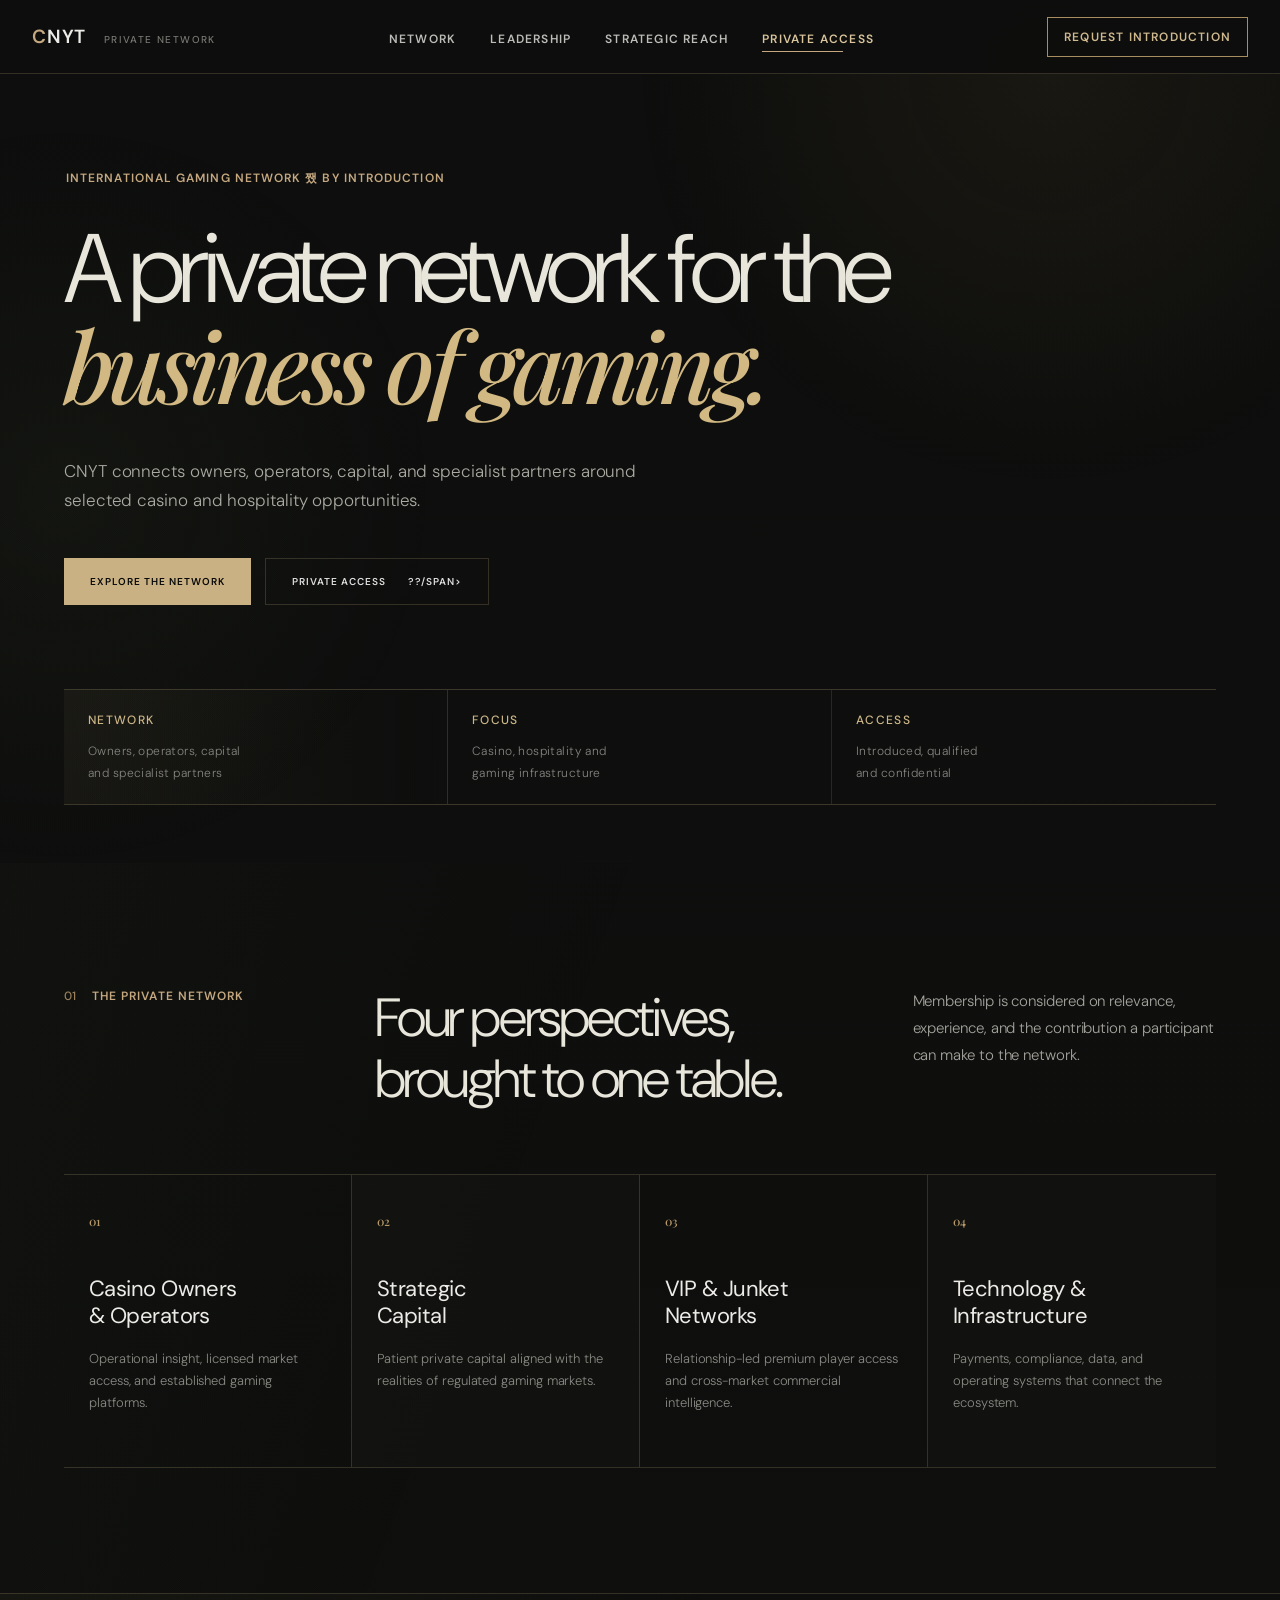
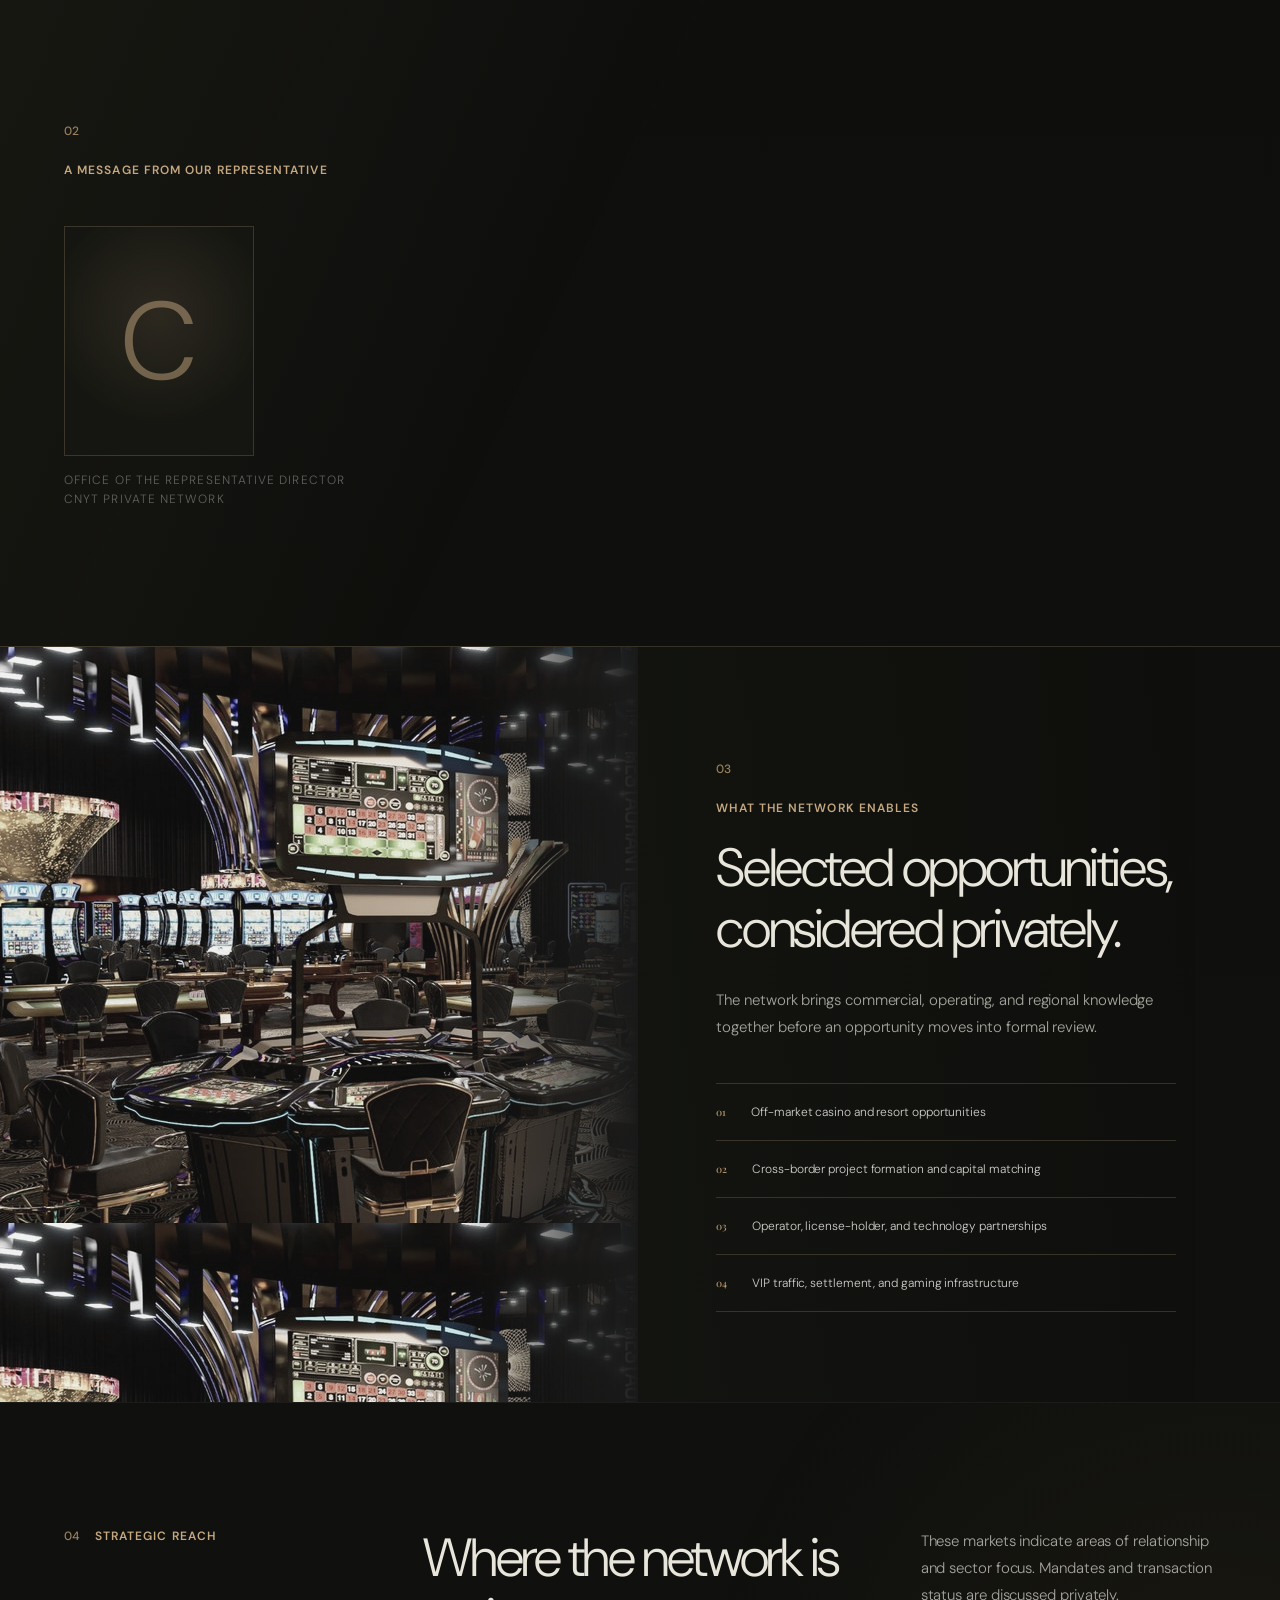
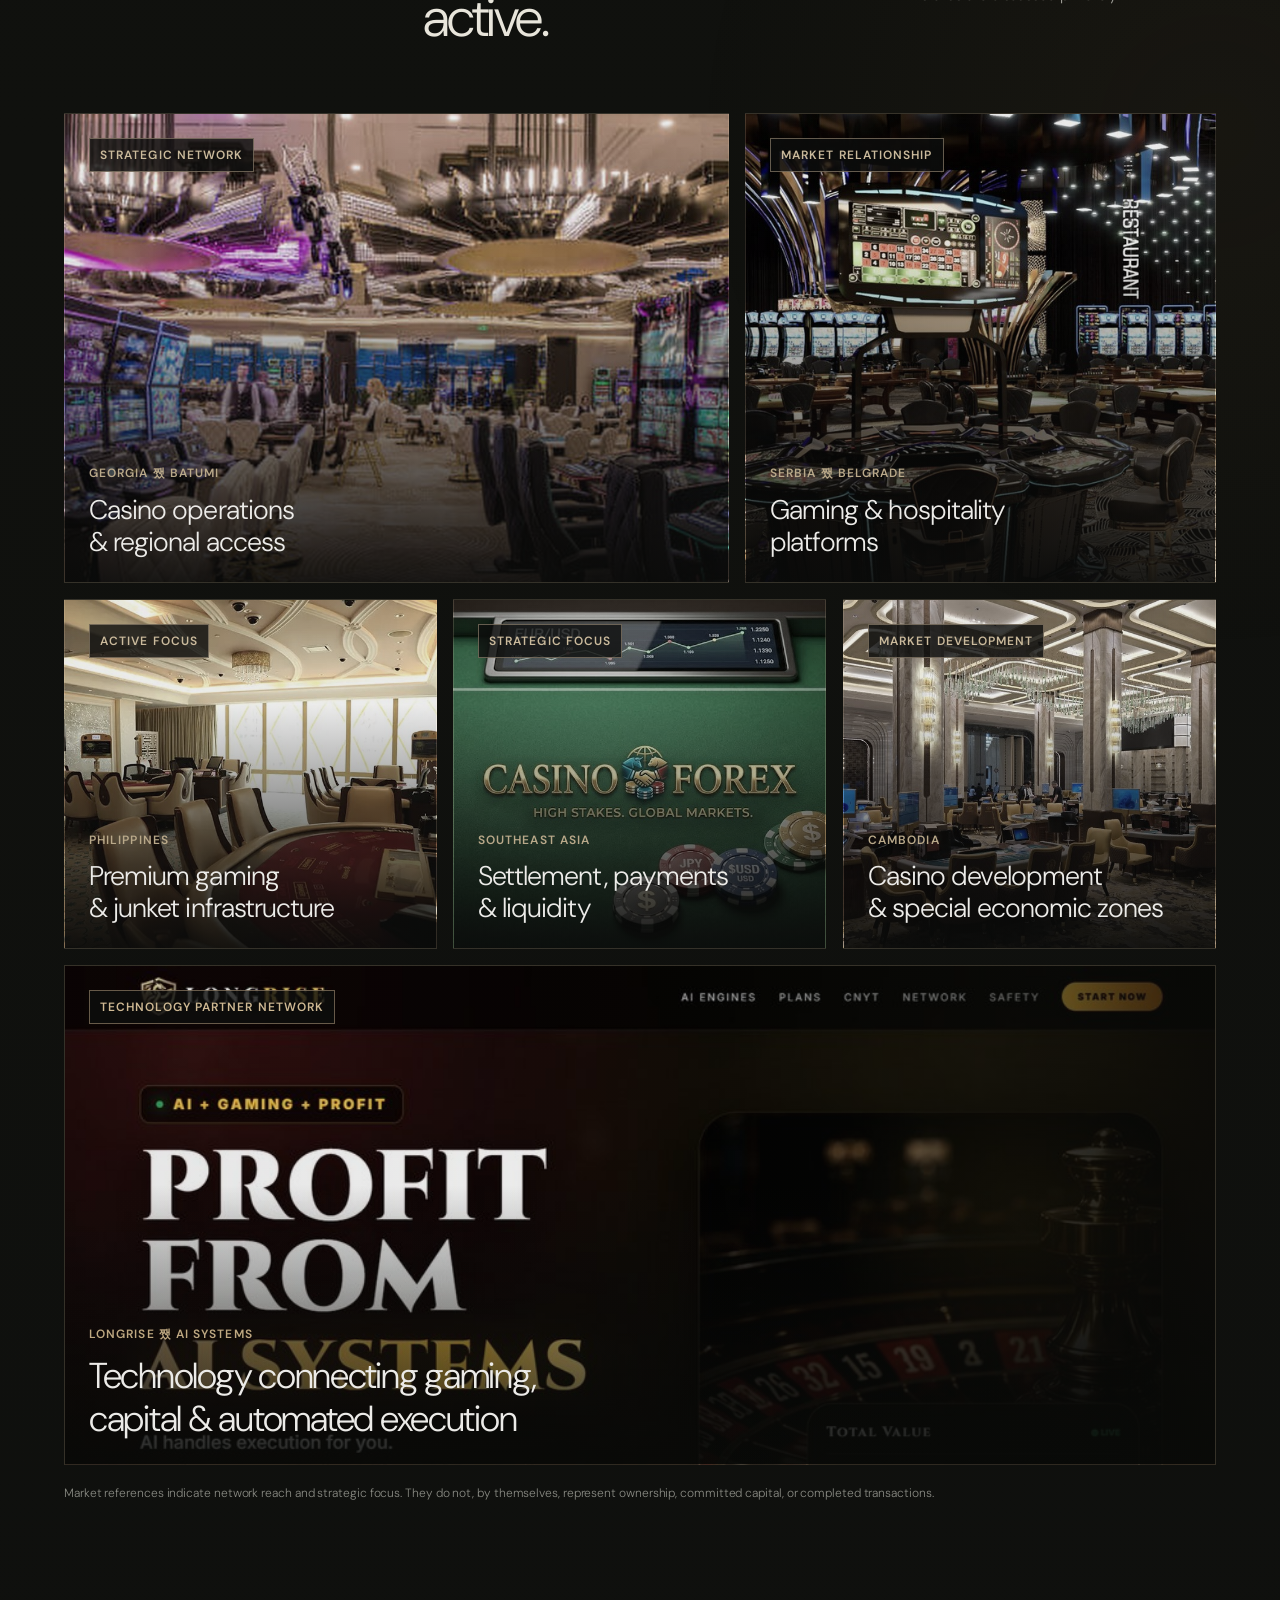
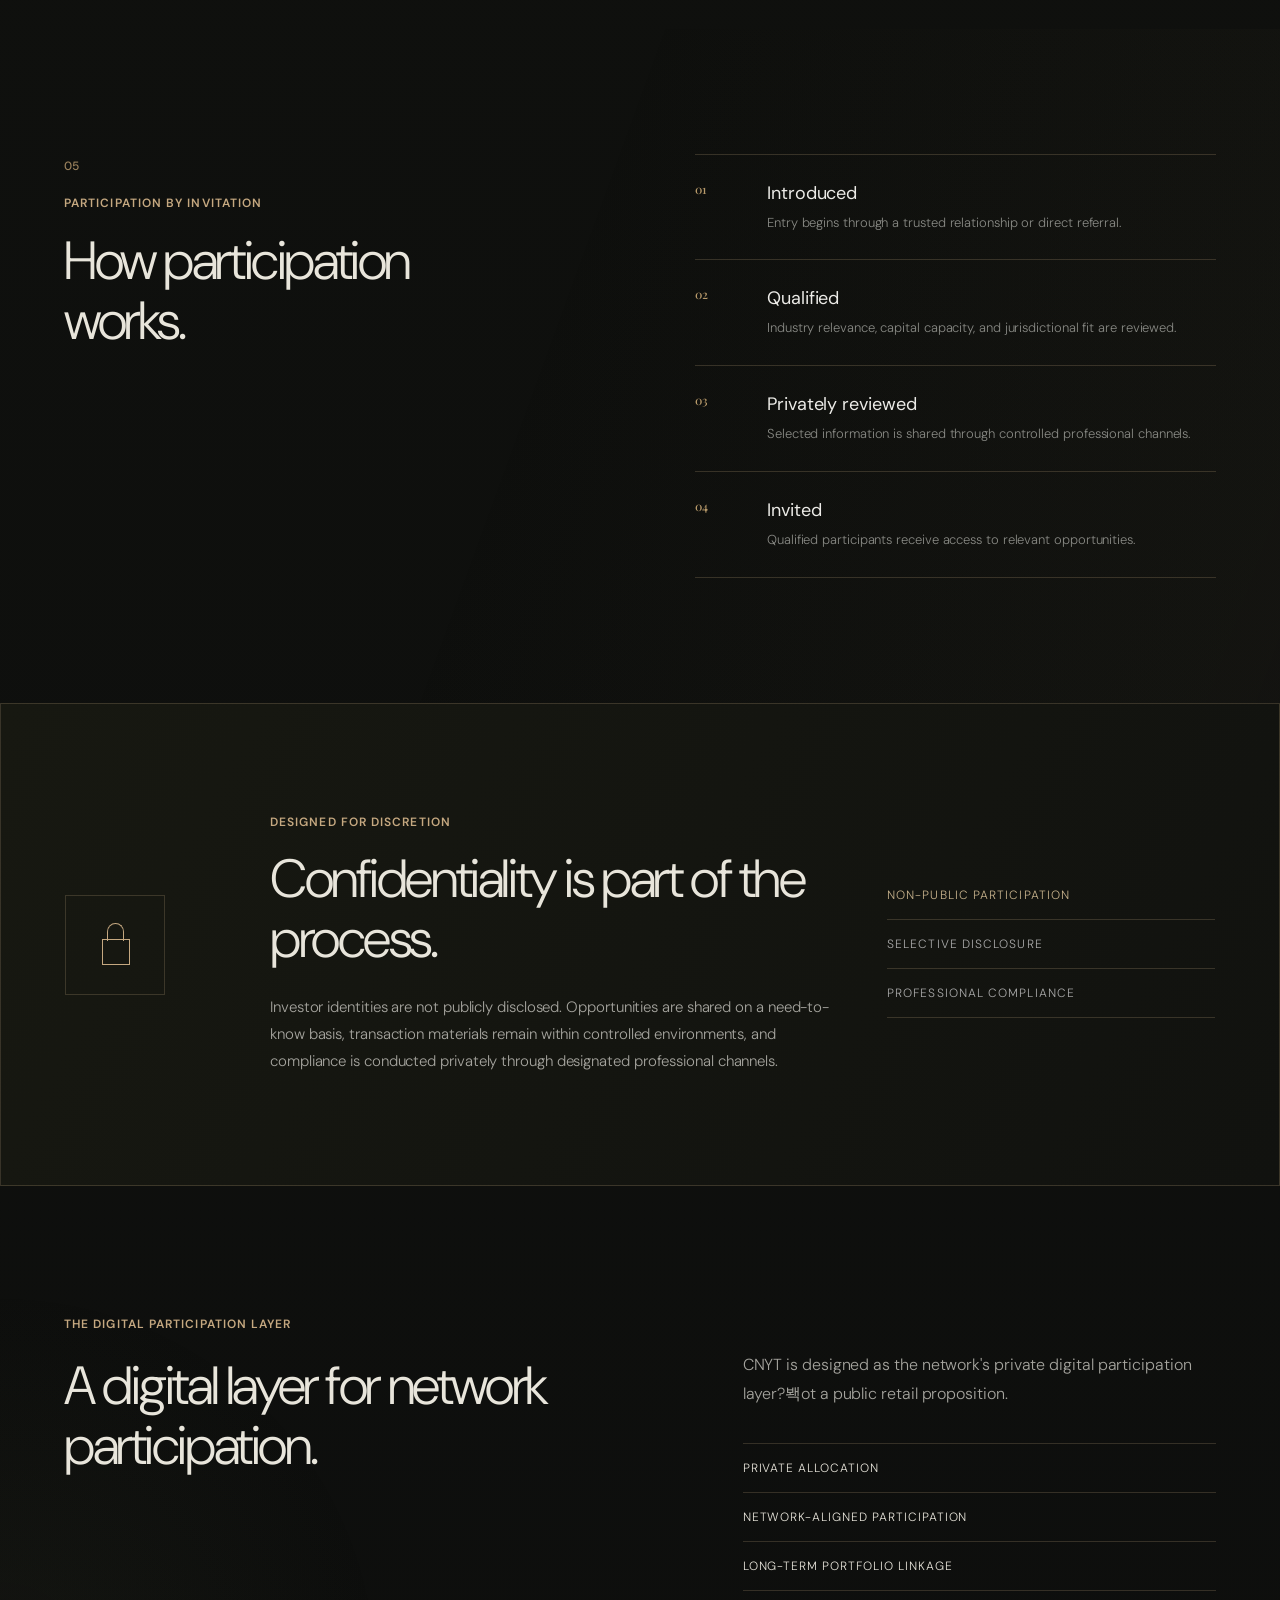
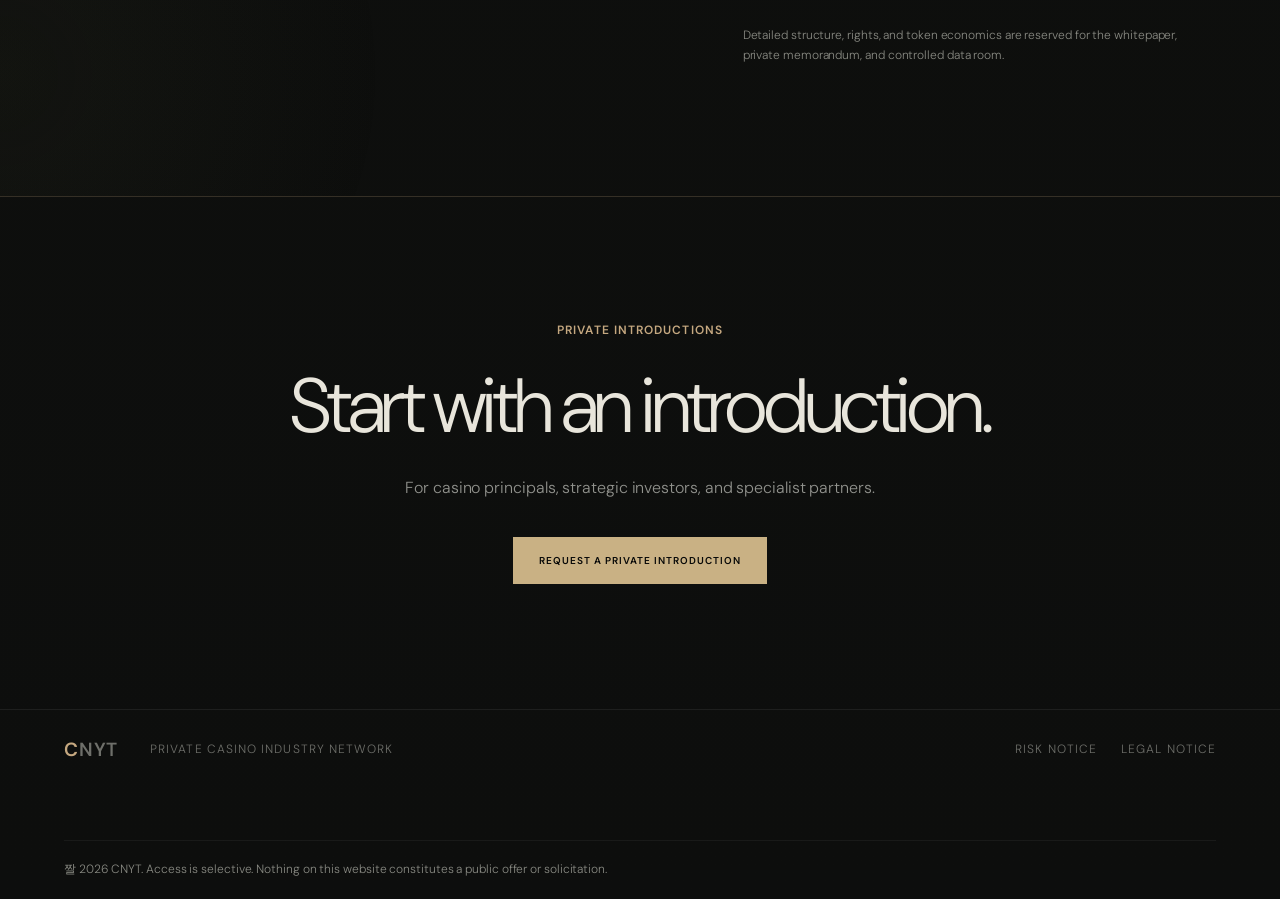
==== index2.html @ 2d45030a "Restore asymmetric partner grid and feature AIHP" ====
<!DOCTYPE html>
<html lang="en" class="scroll-smooth">
<head>
  <meta charset="UTF-8" />
  <meta name="viewport" content="width=device-width, initial-scale=1.0" />
  <title>CNYT | Private Casino Industry Network</title>
  <meta name="description" content="CNYT is a private network connecting casino principals, strategic capital, VIP networks, and gaming infrastructure across selected international markets." />
  <meta name="theme-color" content="#080908" />
  <link rel="preconnect" href="https://fonts.googleapis.com" />
  <link rel="preconnect" href="https://fonts.gstatic.com" crossorigin />
  <link href="https://fonts.googleapis.com/css2?family=DM+Sans:wght@300;400;500;600&family=Playfair+Display:wght@500;600;700&display=swap" rel="stylesheet" />
  <style>
:root{--ink:#080908;--panel:#10110f;--line:rgba(213,186,132,.18);--gold:#cfb079;--pale:#f2eadb;--muted:#a9aaa5;--serif:'Playfair Display',serif;--sans:'DM Sans',sans-serif}
*{box-sizing:border-box}html{background:var(--ink)}body{margin:0;background:var(--ink);color:#ecebe7;font-family:var(--sans);font-weight:300;overflow-x:hidden}a{color:inherit;text-decoration:none}.section-shell{max-width:1360px;margin:auto;padding-left:64px;padding-right:64px}.ambient{position:fixed;inset:0;pointer-events:none;z-index:0;background:radial-gradient(circle at 85% 12%,rgba(207,176,121,.09),transparent 28%),radial-gradient(circle at 12% 45%,rgba(207,176,121,.045),transparent 34%)}.ambient span{position:absolute;width:2px;height:2px;background:var(--gold);border-radius:50%;opacity:.5;box-shadow:0 0 12px var(--gold);animation:float 10s infinite linear}.ambient span:nth-child(1){left:9%;animation-delay:-4s}.ambient span:nth-child(2){left:62%;animation-delay:-8s}.ambient span:nth-child(3){left:91%;animation-delay:-2s}@keyframes float{from{top:105vh;opacity:0}20%{opacity:.45}to{top:-5vh;opacity:0}}
.site-header{height:88px;padding:0 max(32px,calc((100vw - 1360px)/2 + 64px));position:fixed;top:0;left:0;right:0;display:flex;align-items:center;z-index:20;background:rgba(8,9,8,.86);backdrop-filter:blur(18px);border-bottom:1px solid rgba(255,255,255,.07)}.brand{font:600 22px/1 var(--serif);letter-spacing:.12em;white-space:nowrap}.brand i{font-style:normal;color:var(--gold)}.brand small{font:500 8px/1 var(--sans);letter-spacing:.24em;color:#81827e;margin-left:12px}.site-header nav{display:flex;gap:42px;margin:auto}.site-header nav a,.header-cta{font-size:11px;font-weight:600;letter-spacing:.15em;text-transform:uppercase}.site-header nav a{color:#bcbdb8}.site-header nav a:hover{color:var(--gold)}.header-cta{border:1px solid var(--gold);color:var(--gold);padding:13px 18px;transition:.25s}.header-cta:hover,.button.primary:hover{background:#dec18c;color:#080908}.menu-toggle{display:none}
.hero{min-height:100vh;padding-top:190px;padding-bottom:72px;display:flex;flex-direction:column;justify-content:center;position:relative;z-index:1}.eyebrow{color:var(--gold);font-size:11px;font-weight:600;letter-spacing:.25em;text-transform:uppercase}.hero h1{font:500 clamp(58px,7.2vw,108px)/.98 var(--serif);letter-spacing:-.035em;margin:32px 0;color:var(--pale);max-width:1100px}.hero h1 em,.access h2 em{font-weight:500;color:var(--gold)}.hero-copy{max-width:670px;color:#b8b9b5;font-size:18px;line-height:1.75;margin:0}.hero-actions{display:flex;gap:14px;margin-top:42px}.button{display:inline-flex;align-items:center;justify-content:center;min-height:50px;padding:0 26px;font-size:11px;font-weight:600;letter-spacing:.14em;text-transform:uppercase;transition:.25s}.button.primary{background:var(--gold);color:#080908}.button.secondary{border:1px solid rgba(255,255,255,.2);color:#ddd}.button.secondary:hover{border-color:var(--gold);color:var(--gold)}.button span{margin-left:22px}.signal-strip{margin-top:92px;border-top:1px solid var(--line);border-bottom:1px solid var(--line);display:grid;grid-template-columns:repeat(3,1fr)}.signal-strip div{padding:24px 30px;display:flex;gap:22px;align-items:center;border-right:1px solid var(--line)}.signal-strip div:last-child{border:0}.signal-strip b{color:var(--gold);font:500 13px var(--serif)}.signal-strip span{font-size:11px;line-height:1.55;color:#aaa;letter-spacing:.08em;text-transform:uppercase}
section{position:relative;z-index:1}.network,.reach,.access{padding-top:140px;padding-bottom:140px}.section-intro{display:grid;grid-template-columns:1fr 1.25fr .75fr;gap:72px;align-items:start;margin-bottom:76px}.section-intro>div{display:flex;align-items:center;gap:16px}.section-number{font:500 11px var(--serif);color:#6f6250}.section-intro h2,.opportunity h2,.access h2,.confidentiality h2,.digital-layer h2,.closing h2{font:500 clamp(38px,4.2vw,62px)/1.12 var(--serif);letter-spacing:-.025em;margin:0;color:var(--pale)}.section-intro p,.opportunity-copy>p,.confidentiality p,.layer-copy>p{color:var(--muted);line-height:1.8;margin:0;font-size:15px}.principal-grid{display:grid;grid-template-columns:repeat(4,1fr);border-top:1px solid var(--line);border-bottom:1px solid var(--line)}.principal-grid article{padding:42px 32px 48px;border-right:1px solid var(--line);min-height:290px;transition:.3s}.principal-grid article:last-child{border:0}.principal-grid article:hover{background:rgba(207,176,121,.04)}.principal-grid article>span{color:#766b59;font:500 11px var(--serif)}.principal-grid h3{font:500 25px/1.25 var(--serif);margin:54px 0 18px}.principal-grid p{font-size:13px;color:#8e8f8b;line-height:1.7}
.opportunity{display:grid;grid-template-columns:1.05fr .95fr;min-height:760px;padding-left:0}.opportunity-image{background:linear-gradient(90deg,transparent 60%,var(--ink)),linear-gradient(0deg,rgba(8,9,8,.65),transparent 55%),url('./assets/images/grand-casino-beograd-card.jpg') center/cover;filter:saturate(.65)}.opportunity-copy{padding:110px 40px 90px 90px;align-self:center}.opportunity-copy .eyebrow{margin:22px 0}.opportunity-copy>p{margin:28px 0 42px}.opportunity ul{list-style:none;margin:0;padding:0;border-top:1px solid var(--line)}.opportunity li{display:flex;align-items:center;gap:25px;padding:20px 0;border-bottom:1px solid var(--line);font-size:13px;color:#d2d1cd}.opportunity li span{color:var(--gold);font:500 10px var(--serif)}
.leadership{padding-top:140px;padding-bottom:140px;display:grid;grid-template-columns:.7fr 1.3fr;gap:100px;border-top:1px solid var(--line);border-bottom:1px solid var(--line);background:linear-gradient(115deg,rgba(207,176,121,.045),transparent 42%)}.leadership-aside .eyebrow{margin:22px 0 48px}.representative-mark{width:190px;height:230px;border:1px solid var(--line);display:flex;align-items:center;justify-content:center;background:radial-gradient(circle,rgba(207,176,121,.13),#0c0d0b 70%);color:rgba(207,176,121,.38);font:500 110px var(--serif)}.identity-note{font-size:9px;line-height:1.6;text-transform:uppercase;letter-spacing:.13em;color:#62635f;margin-top:15px}.leadership-message{position:relative;padding-left:45px}.quote-mark{position:absolute;left:-20px;top:-55px;color:rgba(207,176,121,.18);font:500 140px/1 var(--serif)}.leadership-message h2{font:500 clamp(36px,3.8vw,56px)/1.2 var(--serif);letter-spacing:-.025em;color:var(--pale);margin:0 0 40px}.leadership-message>p{font-size:15px;line-height:1.85;color:#a4a5a0;max-width:760px;margin:0 0 20px}.signature-block{margin-top:48px;display:grid;grid-template-columns:70px auto;column-gap:18px;align-items:center}.signature-line{height:1px;background:var(--gold);grid-row:1/3}.signature-block strong{font:500 17px var(--serif);color:var(--pale)}.signature-block small{margin-top:5px;font-size:9px;text-transform:uppercase;letter-spacing:.15em;color:#747570}
.section-intro.compact{grid-template-columns:.75fr 1.1fr .75fr}.reach{border-top:1px solid rgba(255,255,255,.05)}.reach-grid{display:grid;grid-template-columns:repeat(2,1fr);gap:16px}.reach-card{min-height:420px;border:1px solid var(--line);padding:28px;display:flex;flex-direction:column;justify-content:space-between;position:relative;overflow:hidden}.reach-card:after{content:"";position:absolute;inset:0;background:linear-gradient(0deg,rgba(5,6,5,.94),rgba(5,6,5,.05) 70%);z-index:0}.reach-card>*{position:relative;z-index:1}.reach-card.georgia{background:url('https://eclipse.casino/wp-content/uploads/2023/03/4N8A0426-scaled.jpg') center/cover}.reach-card.serbia{background:url('./assets/images/grand-casino-beograd-card.jpg') center/cover}.status{align-self:flex-start;border:1px solid rgba(207,176,121,.45);background:rgba(8,9,8,.6);padding:8px 10px;color:var(--gold);font-size:9px;font-weight:600;letter-spacing:.14em;text-transform:uppercase}.reach-card small{display:block;color:var(--gold);font-size:10px;font-weight:600;letter-spacing:.19em;text-transform:uppercase;margin-bottom:12px}.reach-card h3{font:500 31px/1.18 var(--serif);margin:0}.dark-card{background:radial-gradient(circle at 50% 40%,#242118,#10110f 60%)}.dark-card:after{background:linear-gradient(0deg,#090a09,transparent)}.monogram{position:absolute!important;inset:60px 0 auto;text-align:center;color:rgba(207,176,121,.11);font:600 140px var(--serif);letter-spacing:-.08em}.wide-card{grid-column:1/-1;min-height:330px;display:grid;grid-template-columns:1.1fr .9fr;background:#0e0f0d}.wide-card:after{display:none}.wide-card>div:first-child{align-self:end;max-width:650px}.wide-card .status{display:inline-block;margin-bottom:54px}.tech-lines{position:relative}.tech-lines i{position:absolute;width:260px;height:1px;background:linear-gradient(90deg,transparent,var(--gold));transform:rotate(-28deg);opacity:.3}.tech-lines i:nth-child(1){top:80px;left:20px}.tech-lines i:nth-child(2){top:145px;left:80px}.tech-lines i:nth-child(3){top:210px;left:140px}.reach-note{font-size:10px;color:#62635f;margin:18px 0 0;line-height:1.6}
.access{display:grid;grid-template-columns:1fr 1fr;gap:110px;background:linear-gradient(100deg,rgba(207,176,121,.035),transparent)}.access-heading .eyebrow{margin:20px 0}.access-steps{list-style:none;padding:0;margin:0;border-top:1px solid var(--line)}.access-steps li{display:grid;grid-template-columns:52px 1fr;gap:20px;padding:26px 0;border-bottom:1px solid var(--line)}.access-steps b{font:500 11px var(--serif);color:var(--gold)}.access-steps h3{font:500 21px var(--serif);margin:0 0 8px}.access-steps p{font-size:13px;line-height:1.6;color:#888984;margin:0}.confidentiality{padding-top:110px;padding-bottom:110px;border:1px solid var(--line);display:grid;grid-template-columns:150px 1.2fr .7fr;gap:55px;align-items:center;background:#0d0e0c}.confidentiality .eyebrow{margin-bottom:19px}.confidentiality p{margin-top:25px;max-width:720px}.lock-mark{width:100px;height:100px;border:1px solid var(--line);border-radius:50%;position:relative}.lock-mark:before{content:"";position:absolute;width:26px;height:24px;border:1px solid var(--gold);left:36px;top:43px}.lock-mark:after{content:"";position:absolute;width:15px;height:17px;border:1px solid var(--gold);border-bottom:0;border-radius:12px 12px 0 0;left:41px;top:27px}.privacy-points{display:flex;flex-direction:column}.privacy-points span{font-size:11px;text-transform:uppercase;letter-spacing:.12em;color:#aaa;padding:16px 0;border-bottom:1px solid var(--line)}
.digital-layer{padding-top:150px;padding-bottom:150px;display:grid;grid-template-columns:1.1fr .9fr;gap:100px}.digital-layer .eyebrow{margin-bottom:24px}.layer-copy{padding-top:35px}.layer-copy>p{font-size:16px}.layer-copy div{margin:34px 0;border-top:1px solid var(--line)}.layer-copy span{display:block;padding:16px 0;border-bottom:1px solid var(--line);color:var(--pale);font-size:12px;text-transform:uppercase;letter-spacing:.13em}.layer-copy .fine{font-size:11px;color:#666;line-height:1.7}.closing{text-align:center;padding-top:150px;padding-bottom:150px;border-top:1px solid var(--line);background:radial-gradient(circle at center,rgba(207,176,121,.07),transparent 56%)}.closing h2{margin:25px 0}.closing p{color:#92938e;margin:0 auto 36px;max-width:600px;line-height:1.7}
footer{min-height:190px;border-top:1px solid rgba(255,255,255,.07);display:grid;grid-template-columns:auto 1fr auto;gap:32px;align-items:center;color:#6e6f6a}footer p{font-size:10px;text-transform:uppercase;letter-spacing:.15em}footer>div{display:flex;gap:24px;font-size:10px;text-transform:uppercase;letter-spacing:.12em}footer small{grid-column:1/-1;border-top:1px solid rgba(255,255,255,.05);padding-top:18px;font-size:9px}.reveal{opacity:0;transform:translateY(28px);transition:opacity .8s ease,transform .8s ease}.reveal.visible{opacity:1;transform:none}
@media(max-width:900px){.section-shell{padding-left:28px;padding-right:28px}.site-header{padding:0 28px;height:74px}.brand small,.header-cta{display:none}.menu-toggle{display:block;margin-left:auto;border:0;background:none;width:35px;height:35px;padding:7px}.menu-toggle span{display:block;height:1px;background:#ddd;margin:7px 0}.site-header nav{display:none;position:absolute;top:74px;left:0;right:0;padding:24px 28px;background:#0b0c0b;border-bottom:1px solid var(--line);flex-direction:column;gap:22px}.site-header nav.open{display:flex}.hero{padding-top:140px;min-height:auto}.hero h1{font-size:clamp(48px,12vw,74px)}.signal-strip{grid-template-columns:1fr;margin-top:70px}.signal-strip div{border-right:0;border-bottom:1px solid var(--line)}.signal-strip div:last-child{border-bottom:0}.section-intro,.section-intro.compact{grid-template-columns:1fr;gap:28px}.principal-grid{grid-template-columns:1fr 1fr}.principal-grid article:nth-child(2){border-right:0}.principal-grid article:nth-child(-n+2){border-bottom:1px solid var(--line)}.leadership{grid-template-columns:1fr;gap:60px}.representative-mark{width:150px;height:180px}.leadership-message{padding-left:25px}.opportunity{grid-template-columns:1fr;padding:0}.opportunity-image{min-height:430px;background-image:linear-gradient(0deg,var(--ink),transparent 50%),url('./assets/images/grand-casino-beograd-card.jpg')}.opportunity-copy{padding:70px 28px}.access,.digital-layer{grid-template-columns:1fr;gap:60px}.confidentiality{grid-template-columns:100px 1fr}.privacy-points{grid-column:1/-1}.wide-card{grid-template-columns:1fr}.tech-lines{display:none}}
@media(max-width:600px){.section-shell{padding-left:20px;padding-right:20px}.site-header{padding:0 20px}.hero{padding-top:125px;padding-bottom:48px}.hero h1{font-size:45px;line-height:1.04;margin:25px 0}.hero-copy{font-size:15px}.hero-actions{flex-direction:column}.button{width:100%}.signal-strip{margin-top:55px}.network,.reach,.access{padding-top:92px;padding-bottom:92px}.section-intro{margin-bottom:48px}.section-intro h2,.opportunity h2,.access h2,.confidentiality h2,.digital-layer h2,.closing h2{font-size:38px}.principal-grid{grid-template-columns:1fr}.principal-grid article{border-right:0;border-bottom:1px solid var(--line)!important;min-height:auto;padding:30px 20px}.principal-grid h3{margin-top:28px}.leadership{padding-top:90px;padding-bottom:90px;gap:50px}.representative-mark{width:125px;height:150px;font-size:72px}.leadership-message{padding-left:0}.quote-mark{left:-8px;top:-45px}.leadership-message h2{font-size:35px}.opportunity-image{min-height:300px}.reach-grid{grid-template-columns:1fr}.reach-card{min-height:350px}.wide-card{grid-column:auto}.confidentiality{margin:0 20px;padding:55px 25px;grid-template-columns:1fr}.digital-layer{padding-top:95px;padding-bottom:95px}.closing{padding-top:100px;padding-bottom:100px}footer{grid-template-columns:1fr;padding-top:48px;padding-bottom:38px}footer>div,footer small{grid-column:1}.reach-card h3{font-size:27px}}
@media(prefers-reduced-motion:reduce){*{scroll-behavior:auto!important}.ambient{display:none}.reveal{opacity:1;transform:none;transition:none}}

/* Editorial direction ??restrained, continental, and deliberately non-promotional. */
:root{--ink:#0d0e0d;--panel:#131412;--line:rgba(235,231,219,.16);--gold:#b8ad8f;--pale:#e8e5db;--muted:#a5a49e}
body{background:#0d0e0d;font-family:'DM Sans',Arial,sans-serif;letter-spacing:-.005em}.ambient{background:none}.ambient span{display:none}
.site-header{height:74px;background:rgba(13,14,13,.96);backdrop-filter:none;border-color:var(--line)}.brand{font-family:'DM Sans',sans-serif;font-size:19px;font-weight:600;letter-spacing:.04em}.brand i{color:#c5a880}.brand small{color:#777872;font-size:7px}.site-header nav{gap:34px}.site-header nav a,.header-cta{font-size:10px;letter-spacing:.1em}.header-cta{border-color:#c6c3b8;color:#e1ded4;padding:11px 16px}.header-cta:hover,.button.primary:hover{background:#e5e1d5;color:#0d0e0d}
.hero{min-height:93vh;padding-top:170px;padding-bottom:58px}.hero .eyebrow{margin-left:2px}.eyebrow{color:#9d9a8e;font-size:10px;letter-spacing:.16em}.hero h1{max-width:980px;font-family:'DM Sans',sans-serif;font-size:clamp(62px,7.6vw,116px);font-weight:300;line-height:.98;letter-spacing:-.06em;margin:34px 0 38px}.hero h1 em{font-family:var(--serif);font-weight:500;color:var(--pale)}.hero-copy{font-size:17px;max-width:600px;color:#aaa9a2}.button{font-size:10px;letter-spacing:.1em;min-height:47px}.button.primary{background:#e4e0d4}.button.secondary{border-color:var(--line)}.signal-strip{margin-top:84px}.signal-strip div{padding:22px 2px 22px 24px;display:block}.signal-strip b{display:block;color:#e1ded3;font:500 10px 'DM Sans',sans-serif;text-transform:uppercase;letter-spacing:.11em;margin-bottom:11px}.signal-strip span{font-size:10px;letter-spacing:.035em;text-transform:none;color:#858680}
.network,.reach,.access{padding-top:125px;padding-bottom:125px}.section-intro{grid-template-columns:.65fr 1.25fr .8fr;gap:64px;margin-bottom:65px}.section-number{font-family:'DM Sans',sans-serif;color:#71716c}.section-intro h2,.opportunity h2,.access h2,.confidentiality h2,.digital-layer h2,.closing h2{font-family:'DM Sans',sans-serif;font-weight:300;letter-spacing:-.045em}.principal-grid article{padding:35px 25px 40px;min-height:250px}.principal-grid article:hover{background:transparent}.principal-grid h3{font-family:'DM Sans',sans-serif;font-weight:400;font-size:22px;letter-spacing:-.025em;margin-top:44px}.principal-grid p{color:#898a84}
.leadership{padding-top:125px;padding-bottom:125px;background:none;grid-template-columns:.62fr 1.38fr;border-color:var(--line)}.leadership-message{padding-left:0}.quote-mark{display:none}.leadership-message h2{font-family:var(--serif);font-size:clamp(38px,4.2vw,62px);font-weight:500;line-height:1.16;letter-spacing:-.035em}.representative-mark{background:#181916;border-color:var(--line);font-family:'DM Sans',sans-serif;font-weight:300;color:#65655e}.signature-line{background:#8e8b80}
.opportunity{min-height:700px}.opportunity-image{filter:grayscale(.5) contrast(.9);background-image:linear-gradient(90deg,transparent 72%,var(--ink)),url('./assets/images/grand-casino-beograd-card.jpg')}.opportunity-copy{padding-left:78px}.opportunity li{font-size:12px}.reach-card{border-color:var(--line);padding:24px}.reach-card:after{background:linear-gradient(0deg,rgba(10,11,10,.93),rgba(10,11,10,.08) 70%)}.reach-card.georgia,.reach-card.serbia{filter:grayscale(.28) saturate(.65)}.reach-card>*{filter:none}.status{border-color:rgba(235,231,219,.3);background:rgba(13,14,13,.8);color:#d3d0c6}.reach-card h3{font-family:'DM Sans',sans-serif;font-size:27px;font-weight:300;letter-spacing:-.035em}.reach-card small{color:#b4b0a2}.monogram{font-family:'DM Sans',sans-serif;color:rgba(235,231,219,.07)}.wide-card{background:#141513}.tech-lines i{background:linear-gradient(90deg,transparent,#aaa79b)}
.access{background:none}.access-heading h2{max-width:450px}.access-steps h3{font-family:'DM Sans',sans-serif;font-size:18px;font-weight:400}.confidentiality{background:#121311}.lock-mark{border-radius:0}.digital-layer{padding-top:130px;padding-bottom:130px}.layer-copy span{letter-spacing:.08em}.closing{background:none;padding-top:125px;padding-bottom:125px}.closing h2{font-size:clamp(54px,6vw,86px)}
.reveal{transform:translateY(14px);transition-duration:.55s}
@media(max-width:900px){.hero{padding-top:135px}.hero h1{font-size:clamp(55px,11vw,82px)}.section-intro{grid-template-columns:1fr}.leadership{grid-template-columns:1fr}.opportunity-copy{padding-left:28px}}
@media(max-width:600px){.hero h1{font-size:48px;line-height:1.02}.hero-copy{font-size:15px}.signal-strip div{padding-left:0}.leadership-message h2{font-size:38px}.closing h2{font-size:51px}}

/* Brand warmth ??muted gold and mineral tones, used with restraint. */
:root{--gold:#c5a880;--line:rgba(197,168,128,.22);--panel:#151611}
body{background:linear-gradient(180deg,#0d0e0d 0%,#10110e 46%,#0d0e0d 100%)}
.ambient{background:radial-gradient(circle at 82% 8%,rgba(135,107,61,.11),transparent 31%),radial-gradient(circle at 5% 55%,rgba(69,75,51,.12),transparent 28%)}
.eyebrow{color:#c5a880}.section-number{color:#9b825d}.hero h1 em{color:#d2b983}.header-cta{border-color:#a88d61;color:#d0b98f}.header-cta:hover,.button.primary:hover{background:#c5a880}.button.primary{background:#c9b184}.button.secondary:hover{border-color:#b89a69;color:#d0b98f}
.signal-strip{border-color:rgba(197,168,128,.26)}.signal-strip div{border-color:rgba(197,168,128,.16)}.signal-strip b{color:#cdb788}.signal-strip div:first-child{background:linear-gradient(90deg,rgba(197,168,128,.055),transparent)}
.network{background:linear-gradient(110deg,rgba(61,66,43,.07),transparent 42%)}.principal-grid article:nth-child(2),.principal-grid article:nth-child(4){background:rgba(197,168,128,.018)}.principal-grid article>span,.opportunity li span,.access-steps b{color:#b99b6b}
.leadership{background:linear-gradient(115deg,rgba(83,74,50,.13),transparent 45%)}.representative-mark{background:radial-gradient(circle at 50% 38%,rgba(197,168,128,.14),#151611 68%);color:rgba(197,168,128,.5)}.leadership-message h2{color:#eee7d8}.signature-line{background:#b99b6b}
.opportunity-copy{background:linear-gradient(90deg,rgba(75,78,52,.055),transparent)}.reach{background:radial-gradient(circle at 95% 18%,rgba(124,91,51,.08),transparent 27%)}.status{border-color:rgba(197,168,128,.5);color:#d3b98a}.reach-card small{color:#c2a878}.dark-card{background:radial-gradient(circle at 50% 38%,#28251b,#12130f 63%)}.wide-card{background:linear-gradient(105deg,#161711,#11120f)}
.access{background:linear-gradient(110deg,transparent 42%,rgba(91,82,56,.07))}.confidentiality{background:linear-gradient(120deg,#171811,#11120f)}.lock-mark:before,.lock-mark:after{border-color:#c5a880}.privacy-points span:first-child{color:#c7b28c}

/* Considered interaction details. */
.site-header nav a{position:relative;padding:28px 0 24px}.site-header nav a::after{content:'';position:absolute;left:0;bottom:19px;width:72%;height:1px;background:#c5a880;transform:scaleX(0);transform-origin:right;transition:transform .26s cubic-bezier(.22,.61,.36,1)}.site-header nav a:hover::after,.site-header nav a[aria-current="true"]::after{transform:scaleX(1);transform-origin:left}.site-header nav a[aria-current="true"]{color:#d9c49d}
.button,.header-cta{position:relative;transition:background-color .22s ease,color .22s ease,border-color .22s ease,transform .16s ease,box-shadow .22s ease}.button:hover,.header-cta:hover{transform:translateY(-2px);box-shadow:0 8px 24px rgba(0,0,0,.2)}.button:active,.header-cta:active{transform:translateY(1px);box-shadow:none}.button span{display:inline-block;transition:transform .22s ease}.button:hover span{transform:translate(2px,-2px)}.button:focus-visible,.header-cta:focus-visible,.site-header nav a:focus-visible,.reach-card:focus-visible{outline:1px solid #d1b781;outline-offset:4px}
.reach-card{transition:transform .3s cubic-bezier(.22,.61,.36,1),border-color .3s ease,box-shadow .3s ease,filter .3s ease;will-change:transform}.reach-card:hover{transform:translateY(-4px);border-color:rgba(197,168,128,.52);box-shadow:0 18px 42px rgba(0,0,0,.28)}.reach-card.image-card:hover{filter:grayscale(.08) saturate(.82) contrast(1.01)}.reach-card .status{transition:color .22s ease,border-color .22s ease,background-color .22s ease}.reach-card:hover .status{color:#e0c795;border-color:rgba(197,168,128,.7);background:rgba(13,14,13,.9)}.reach-card h3,.reach-card small{transition:transform .3s cubic-bezier(.22,.61,.36,1),color .25s ease}.reach-card:hover h3{transform:translateY(-2px)}.reach-card:hover small{color:#d3bc90}
.js .principal-grid article,.js .reach-grid .reach-card{opacity:0;transform:translateY(12px)}.js .reveal.visible .principal-grid article,.js .reveal.visible .reach-grid .reach-card{opacity:1;transform:none;transition:opacity .48s ease,transform .48s cubic-bezier(.22,.61,.36,1),border-color .3s ease,box-shadow .3s ease,filter .3s ease;transition-delay:var(--stagger,0ms)}.js .reveal.visible .reach-grid .reach-card:hover{transform:translateY(-4px);transition-delay:0ms}
.signature-line{transform:scaleX(0);transform-origin:left;transition:transform .75s cubic-bezier(.22,.61,.36,1) .18s}.leadership.visible .signature-line{transform:scaleX(1)}
@media(max-width:900px){.site-header nav a{padding:0}.site-header nav a::after{bottom:-7px}.reach-card:hover{transform:none}.js .reveal.visible .reach-grid .reach-card:hover{transform:none}}
@media(prefers-reduced-motion:reduce){.site-header nav a::after,.button,.header-cta,.reach-card,.reach-card h3,.reach-card small,.signature-line{transition:none!important}.js .principal-grid article,.js .reach-grid .reach-card{opacity:1;transform:none}.signature-line{transform:none}}

/* Local strategic-reach imagery: stable, consistent 900x576 source assets. */
.reach-card.georgia{background-image:url('./assets/images/vasino-eclipse-card.jpg')}
.reach-card.serbia{background-image:url('./assets/images/grand-casino-beograd-card.jpg')}
.reach-card.vip-card{background-image:url('./assets/images/vip-junket-rooms-card.jpg')}
.reach-card.forex-card{background-image:url('./assets/images/some-casino-forex-card.jpg')}
.reach-card.ocean-card{background-image:url('./assets/images/ocean-star-sez-casino-card.jpg')}
.reach-card.technology-card{background-image:url('./assets/images/longrise-ai-systems-card.jpg')}
.reach-card.image-card{background-position:center;background-size:cover;background-repeat:no-repeat;filter:grayscale(.18) saturate(.78)}
.leadership{align-items:start}.leadership-message{display:block;align-self:start;visibility:visible}.leadership-message>p{max-width:720px}.leadership-aside{align-self:start}

/* Asymmetric partner layout: editorial hierarchy rather than equal tiles. */
.reach-grid{grid-template-columns:repeat(12,minmax(0,1fr));gap:16px}
.reach-card.georgia{grid-column:span 7;min-height:470px}
.reach-card.serbia{grid-column:span 5;min-height:470px}
.reach-card.vip-card,.reach-card.forex-card,.reach-card.ocean-card{grid-column:span 4;min-height:350px}
.reach-card.featured-card{grid-column:1/-1;min-height:500px;background-image:url('./assets/images/longrise-ai-systems-card.jpg');background-position:center top;filter:saturate(.82);text-decoration:none}
.reach-card.featured-card:after{background:linear-gradient(90deg,rgba(9,10,8,.1),rgba(9,10,8,.08) 45%,rgba(9,10,8,.78)),linear-gradient(0deg,rgba(9,10,8,.86),transparent 56%)}
.reach-card.featured-card>div{max-width:560px}.reach-card.featured-card h3{font-size:36px}.reach-card.featured-card:hover{filter:saturate(1)}
@media(max-width:900px){.reach-grid{grid-template-columns:repeat(2,minmax(0,1fr))}.reach-card.georgia,.reach-card.serbia,.reach-card.vip-card,.reach-card.forex-card,.reach-card.ocean-card{grid-column:span 1;min-height:380px}.reach-card.featured-card{grid-column:1/-1;min-height:430px}}
@media(max-width:600px){.reach-grid{grid-template-columns:1fr}.reach-card.georgia,.reach-card.serbia,.reach-card.vip-card,.reach-card.forex-card,.reach-card.ocean-card,.reach-card.featured-card{grid-column:1;min-height:340px}.reach-card.featured-card{background-position:center top}.reach-card.featured-card h3{font-size:28px}}

/* Readability floor: no public-facing copy below a practical reading size. */
.eyebrow,.site-header nav a,.header-cta,.signal-strip b,.signal-strip span,.principal-grid article>span,.section-number,.status,.reach-card small,.reach-note,.identity-note,.signature-block small,.access-steps b,.privacy-points span,.layer-copy .fine,footer p,footer>div,footer small{font-size:12px}
.eyebrow,.status,.reach-card small,.identity-note,.signature-block small,.privacy-points span,footer p,footer>div{letter-spacing:.09em}
.reach-note,.layer-copy .fine,footer small{line-height:1.7;color:#898a83}
.brand small{font-size:10px;letter-spacing:.14em}
@media(max-width:600px){.eyebrow,.signal-strip b,.signal-strip span,.section-number,.status,.reach-card small,.reach-note,.identity-note,.signature-block small,.access-steps b,.privacy-points span,.layer-copy .fine,footer p,footer>div,footer small{font-size:13px}.site-header nav a{font-size:13px}}
.digital-layer{background:radial-gradient(circle at 0% 80%,rgba(76,82,52,.09),transparent 28%)}.layer-copy span:before{content:'??;color:#a98e61;margin-right:13px}.closing{background:radial-gradient(circle at center,rgba(117,91,51,.11),transparent 55%)}.closing .eyebrow{color:#c5a880}

</style>
</head>
<body>
  <div class="ambient" aria-hidden="true"></div>

  <header class="site-header">
    <a class="brand" href="#top" aria-label="CNYT home"><i>C</i>NYT <small>PRIVATE NETWORK</small></a>
    <button class="menu-toggle" aria-expanded="false" aria-controls="site-nav"><span></span><span></span></button>
    <nav id="site-nav" aria-label="Primary navigation">
      <a href="#network">Network</a>
      <a href="#leadership">Leadership</a>
      <a href="#reach">Strategic Reach</a>
      <a href="#access">Private Access</a>
    </nav>
    <a class="header-cta" href="mailto:access@cnyt.network?subject=CNYT%20Private%20Access%20Request">Request Introduction</a>
  </header>

  <main id="top">
    <section class="hero section-shell">
      <div class="eyebrow">International gaming network 쨌 By introduction</div>
      <h1>A private network for the <em>business of gaming.</em></h1>
      <p class="hero-copy">CNYT connects owners, operators, capital, and specialist partners around selected casino and hospitality opportunities.</p>
      <div class="hero-actions">
        <a class="button primary" href="#network">Explore the network</a>
        <a class="button secondary" href="#access">Private access <span>??/span></a>
      </div>
      <div class="signal-strip" aria-label="Network principles">
        <div><b>Network</b><span>Owners, operators, capital<br />and specialist partners</span></div>
        <div><b>Focus</b><span>Casino, hospitality and<br />gaming infrastructure</span></div>
        <div><b>Access</b><span>Introduced, qualified<br />and confidential</span></div>
      </div>
    </section>

    <section id="network" class="network section-shell reveal">
      <div class="section-intro">
        <div><span class="section-number">01</span><span class="eyebrow">The private network</span></div>
        <h2>Four perspectives, brought to one table.</h2>
        <p>Membership is considered on relevance, experience, and the contribution a participant can make to the network.</p>
      </div>
      <div class="principal-grid">
        <article><span>01</span><h3>Casino Owners<br />& Operators</h3><p>Operational insight, licensed market access, and established gaming platforms.</p></article>
        <article><span>02</span><h3>Strategic<br />Capital</h3><p>Patient private capital aligned with the realities of regulated gaming markets.</p></article>
        <article><span>03</span><h3>VIP & Junket<br />Networks</h3><p>Relationship-led premium player access and cross-market commercial intelligence.</p></article>
        <article><span>04</span><h3>Technology &<br />Infrastructure</h3><p>Payments, compliance, data, and operating systems that connect the ecosystem.</p></article>
      </div>
    </section>

    <section id="leadership" class="leadership section-shell reveal">
      <div class="leadership-aside">
        <span class="section-number">02</span>
        <div class="eyebrow">A message from our representative</div>
        <div class="representative-mark" aria-hidden="true">C</div>
        <p class="identity-note">Office of the Representative Director<br />CNYT Private Network</p>
      </div>
      <div class="leadership-message">
        <span class="quote-mark" aria-hidden="true">??/span>
        <h2>?쏧n gaming, trust is earned long before a transaction is signed.??/h2>
        <p>The casino industry has always advanced through people?봮wners, operators, investors, and specialists who understand both the opportunity and the responsibility that come with it.</p>
        <p>We established CNYT to bring those people into a dependable private network. Our purpose is to connect credible industry experience with strategic capital, examine opportunities on their commercial and regulatory merits, and support cooperation across selected markets.</p>
        <p>CNYT is not intended to be a public marketplace. Introductions are selective, information is shared with discretion, and every relationship is approached with a long-term view.</p>
        <p>We look forward to building this network with partners who value trust, sound judgement, and the ability to deliver.</p>
        <div class="signature-block">
          <span class="signature-line"></span>
          <strong>Representative Director</strong>
          <small>CNYT Private Network</small>
        </div>
      </div>
    </section>

    <section class="opportunity section-shell reveal">
      <div class="opportunity-image" role="img" aria-label="Premium casino interior"></div>
      <div class="opportunity-copy">
        <span class="section-number">03</span>
        <div class="eyebrow">What the network enables</div>
        <h2>Selected opportunities, considered privately.</h2>
        <p>The network brings commercial, operating, and regional knowledge together before an opportunity moves into formal review.</p>
        <ul>
          <li><span>01</span>Off-market casino and resort opportunities</li>
          <li><span>02</span>Cross-border project formation and capital matching</li>
          <li><span>03</span>Operator, license-holder, and technology partnerships</li>
          <li><span>04</span>VIP traffic, settlement, and gaming infrastructure</li>
        </ul>
      </div>
    </section>

    <section id="reach" class="reach section-shell reveal">
      <div class="section-intro compact">
        <div><span class="section-number">04</span><span class="eyebrow">Strategic reach</span></div>
        <h2>Where the network is active.</h2>
        <p>These markets indicate areas of relationship and sector focus. Mandates and transaction status are discussed privately.</p>
      </div>
      <div class="reach-grid">
        <article class="reach-card image-card georgia"><span class="status">Strategic network</span><div><small>Georgia 쨌 Batumi</small><h3>Casino operations<br />& regional access</h3></div></article>
        <article class="reach-card image-card serbia"><span class="status">Market relationship</span><div><small>Serbia 쨌 Belgrade</small><h3>Gaming & hospitality<br />platforms</h3></div></article>
        <article class="reach-card image-card vip-card"><span class="status">Active focus</span><div><small>Philippines</small><h3>Premium gaming<br />& junket infrastructure</h3></div></article>
        <article class="reach-card image-card forex-card"><span class="status">Strategic focus</span><div><small>Southeast Asia</small><h3>Settlement, payments<br />& liquidity</h3></div></article>
        <article class="reach-card image-card ocean-card"><span class="status">Market development</span><div><small>Cambodia</small><h3>Casino development<br />& special economic zones</h3></div></article>
        <a href="https://kenwac74-svg.github.io/AIHP/" target="_blank" rel="noopener noreferrer" class="reach-card image-card technology-card featured-card" aria-label="Visit LONGRISE AI Systems website"><span class="status">Technology partner network</span><div><small>LONGRISE 쨌 AI Systems</small><h3>Technology connecting gaming,<br />capital & automated execution</h3></div></a>
      </div>
      <p class="reach-note">Market references indicate network reach and strategic focus. They do not, by themselves, represent ownership, committed capital, or completed transactions.</p>
    </section>

    <section id="access" class="access section-shell reveal">
      <div class="access-heading">
        <span class="section-number">05</span>
        <div class="eyebrow">Participation by invitation</div>
        <h2>How participation works.</h2>
      </div>
      <ol class="access-steps">
        <li><b>01</b><div><h3>Introduced</h3><p>Entry begins through a trusted relationship or direct referral.</p></div></li>
        <li><b>02</b><div><h3>Qualified</h3><p>Industry relevance, capital capacity, and jurisdictional fit are reviewed.</p></div></li>
        <li><b>03</b><div><h3>Privately reviewed</h3><p>Selected information is shared through controlled professional channels.</p></div></li>
        <li><b>04</b><div><h3>Invited</h3><p>Qualified participants receive access to relevant opportunities.</p></div></li>
      </ol>
    </section>

    <section class="confidentiality section-shell reveal">
      <div class="lock-mark" aria-hidden="true"><span></span></div>
      <div>
        <div class="eyebrow">Designed for discretion</div>
        <h2>Confidentiality is part of the process.</h2>
        <p>Investor identities are not publicly disclosed. Opportunities are shared on a need-to-know basis, transaction materials remain within controlled environments, and compliance is conducted privately through designated professional channels.</p>
      </div>
      <div class="privacy-points"><span>Non-public participation</span><span>Selective disclosure</span><span>Professional compliance</span></div>
    </section>

    <section class="digital-layer section-shell reveal">
      <div>
        <div class="eyebrow">The digital participation layer</div>
        <h2>A digital layer for network participation.</h2>
      </div>
      <div class="layer-copy">
        <p>CNYT is designed as the network's private digital participation layer?봭ot a public retail proposition.</p>
        <div><span>Private allocation</span><span>Network-aligned participation</span><span>Long-term portfolio linkage</span></div>
        <p class="fine">Detailed structure, rights, and token economics are reserved for the whitepaper, private memorandum, and controlled data room.</p>
      </div>
    </section>

    <section class="closing section-shell reveal">
      <div class="eyebrow">Private introductions</div>
      <h2>Start with an introduction.</h2>
      <p>For casino principals, strategic investors, and specialist partners.</p>
      <a class="button primary" href="mailto:access@cnyt.network?subject=CNYT%20Private%20Access%20Request">Request a private introduction</a>
    </section>
  </main>

  <footer class="section-shell">
    <a class="brand" href="#top"><i>C</i>NYT</a>
    <p>Private Casino Industry Network</p>
    <div><a href="./assets/docs/risk-notice.html">Risk Notice</a><a href="./assets/docs/legal-notice.html">Legal Notice</a></div>
    <small>짤 2026 CNYT. Access is selective. Nothing on this website constitutes a public offer or solicitation.</small>
  </footer>
  <script>
(function(){
  document.documentElement.classList.add('js');
  var toggle=document.querySelector('.menu-toggle');
  var nav=document.getElementById('site-nav');
  if(toggle&&nav){
    toggle.addEventListener('click',function(){var open=nav.classList.toggle('open');toggle.setAttribute('aria-expanded',String(open));});
    nav.querySelectorAll('a').forEach(function(link){link.addEventListener('click',function(){nav.classList.remove('open');toggle.setAttribute('aria-expanded','false');});});
  }
  document.querySelectorAll('.principal-grid article').forEach(function(item,index){item.style.setProperty('--stagger',index*55+'ms');});
  document.querySelectorAll('.reach-grid .reach-card').forEach(function(item,index){item.style.setProperty('--stagger',index*55+'ms');});
  var navLinks=Array.prototype.slice.call(document.querySelectorAll('#site-nav a[href^="#"]'));
  var trackedSections=navLinks.map(function(link){return document.querySelector(link.getAttribute('href'));}).filter(Boolean);
  if('IntersectionObserver' in window){
    var navObserver=new IntersectionObserver(function(entries){entries.forEach(function(entry){if(!entry.isIntersecting)return;navLinks.forEach(function(link){var active=link.getAttribute('href')==='#'+entry.target.id;if(active)link.setAttribute('aria-current','true');else link.removeAttribute('aria-current');});});},{rootMargin:'-24% 0px -62% 0px',threshold:0});
    trackedSections.forEach(function(section){navObserver.observe(section);});
  }
  var items=document.querySelectorAll('.reveal');
  if(!('IntersectionObserver' in window)){items.forEach(function(item){item.classList.add('visible');});return;}
  var observer=new IntersectionObserver(function(entries){entries.forEach(function(entry){if(entry.isIntersecting){entry.target.classList.add('visible');observer.unobserve(entry.target);}});},{threshold:.08});
  items.forEach(function(item){observer.observe(item);});
})();

</script>
</body>
</html>
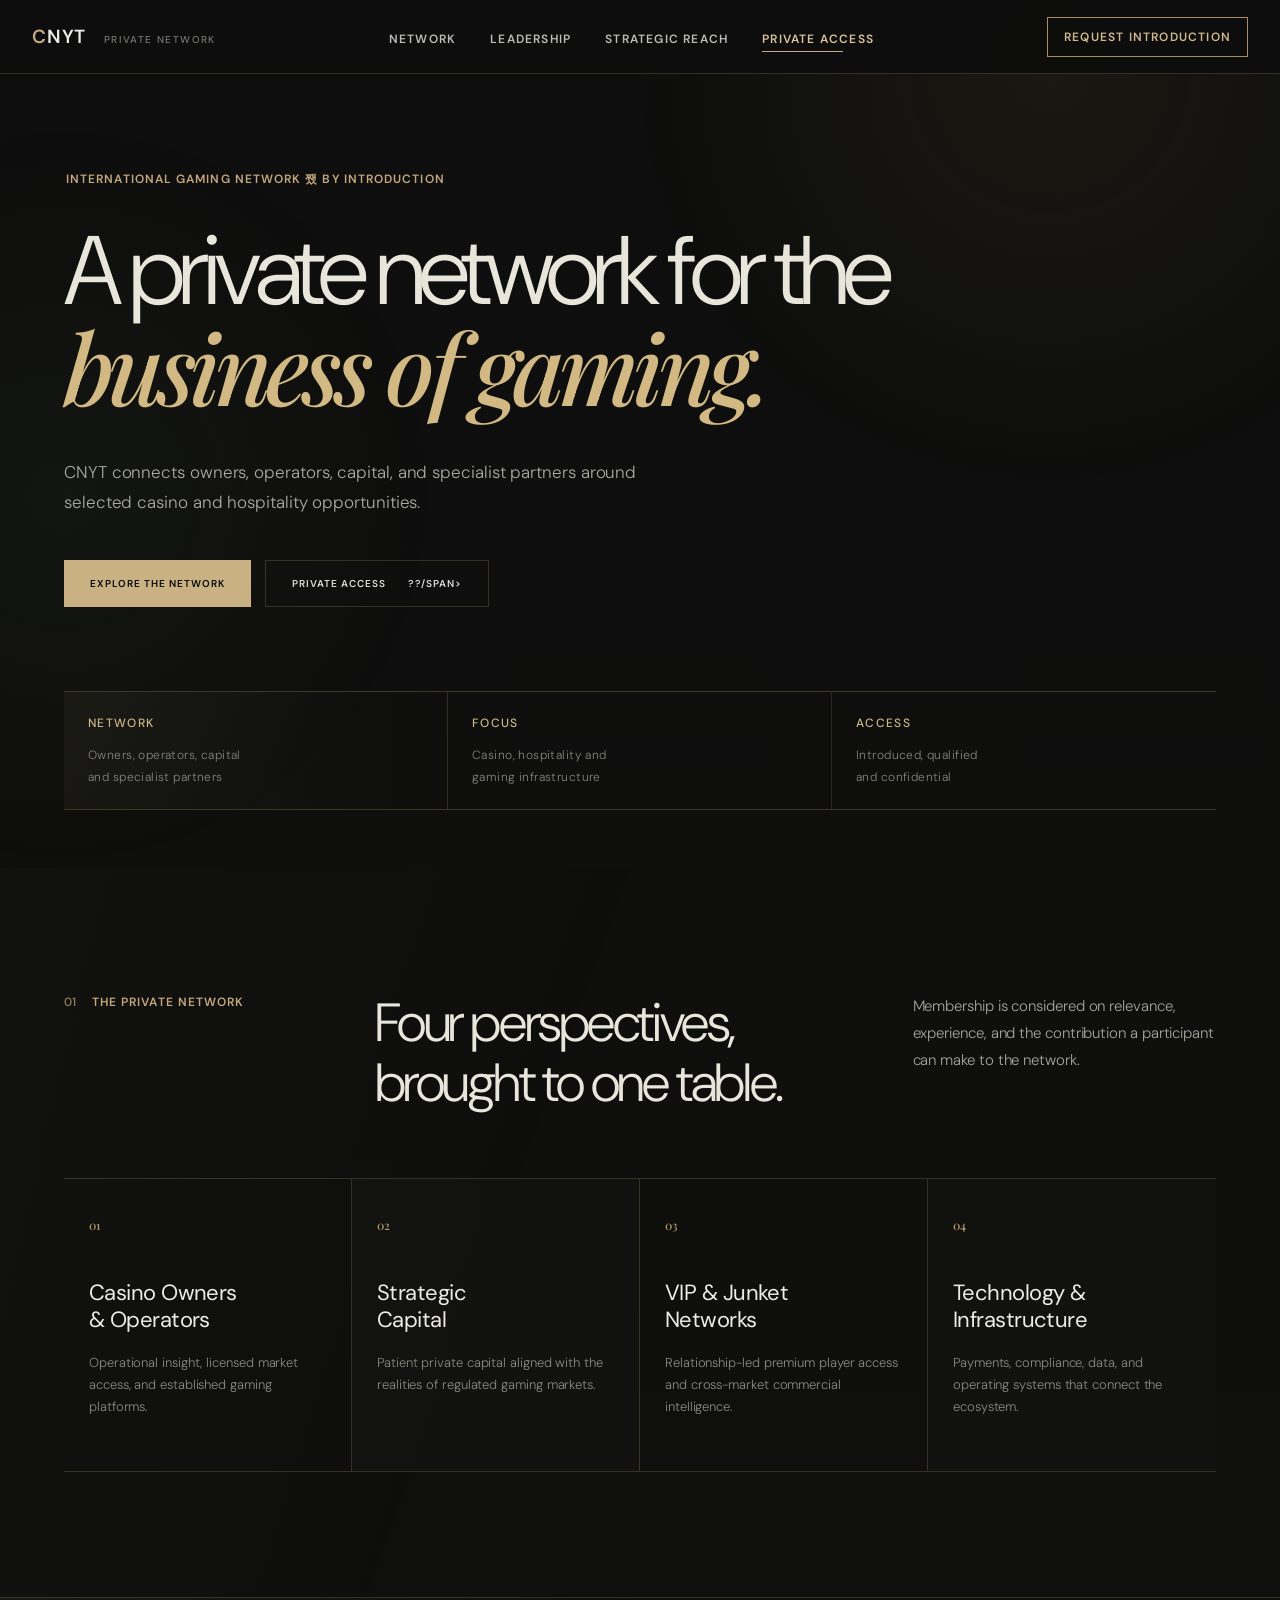
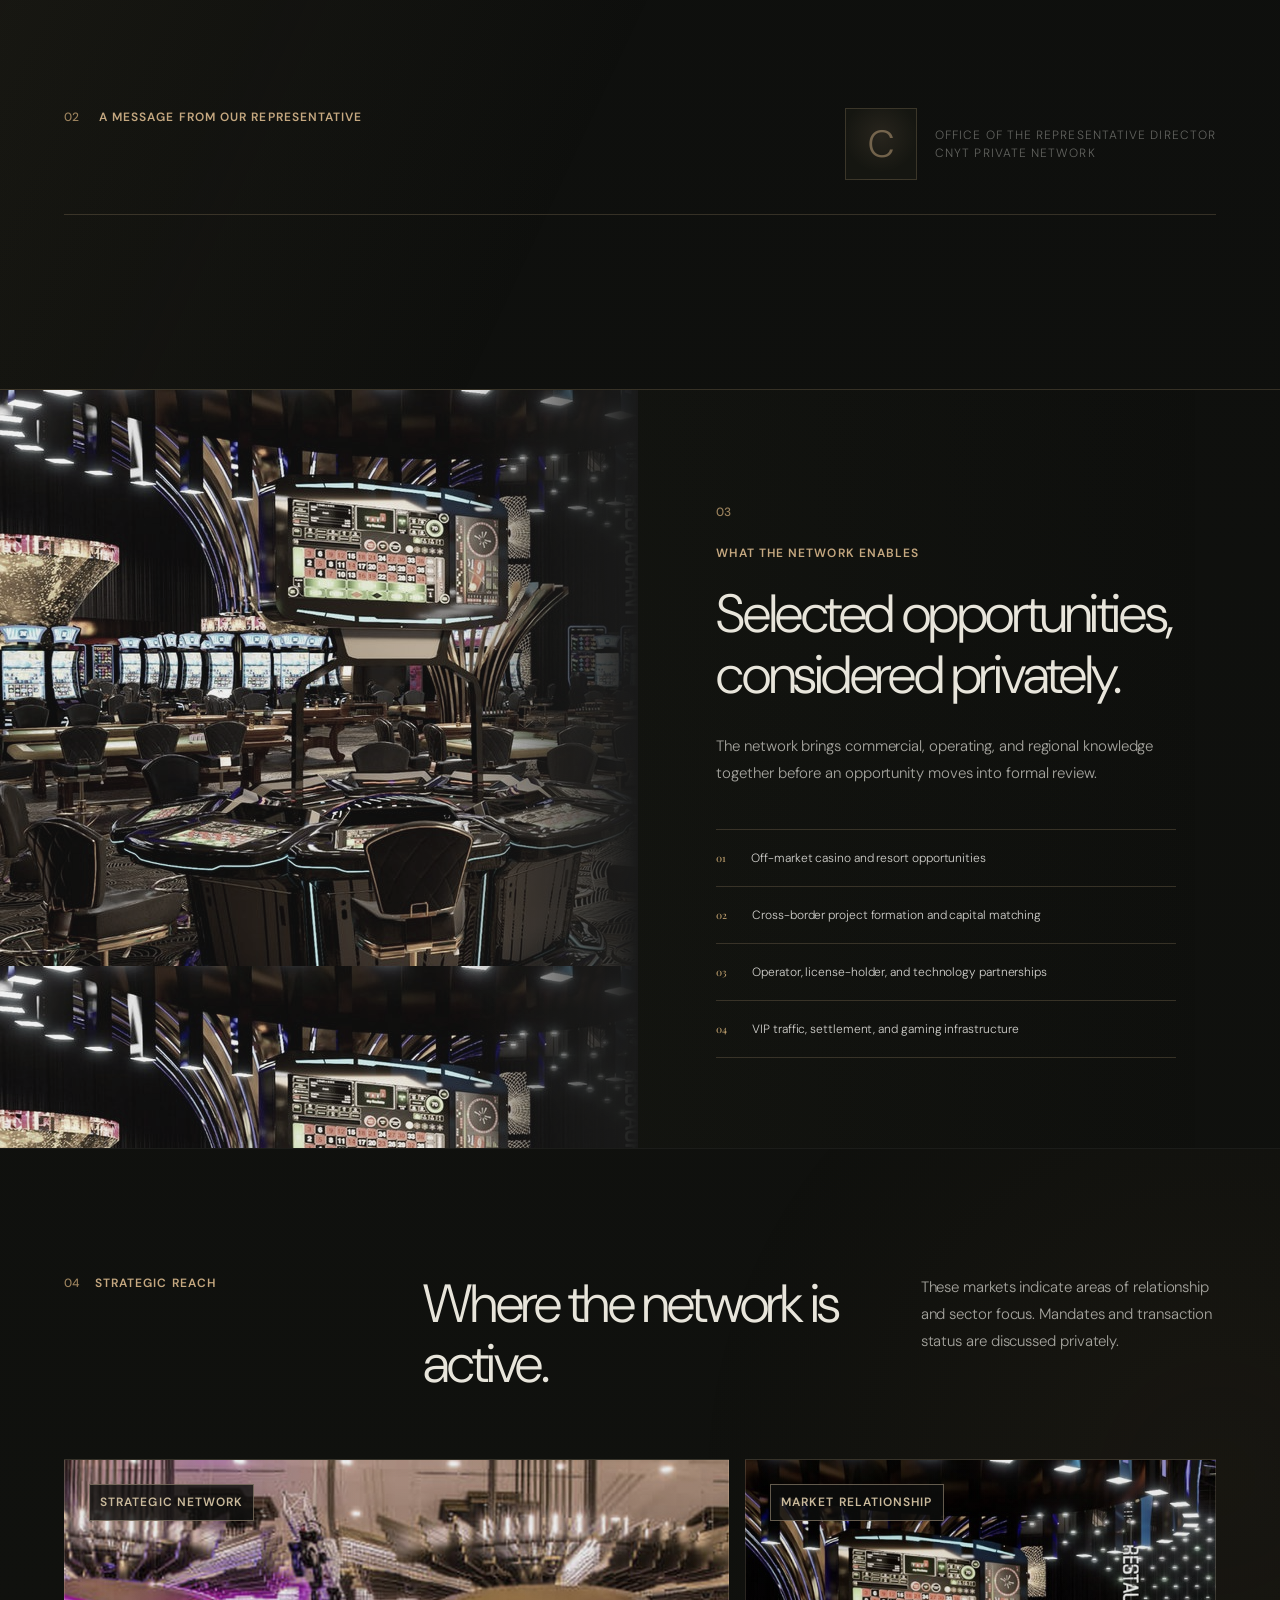
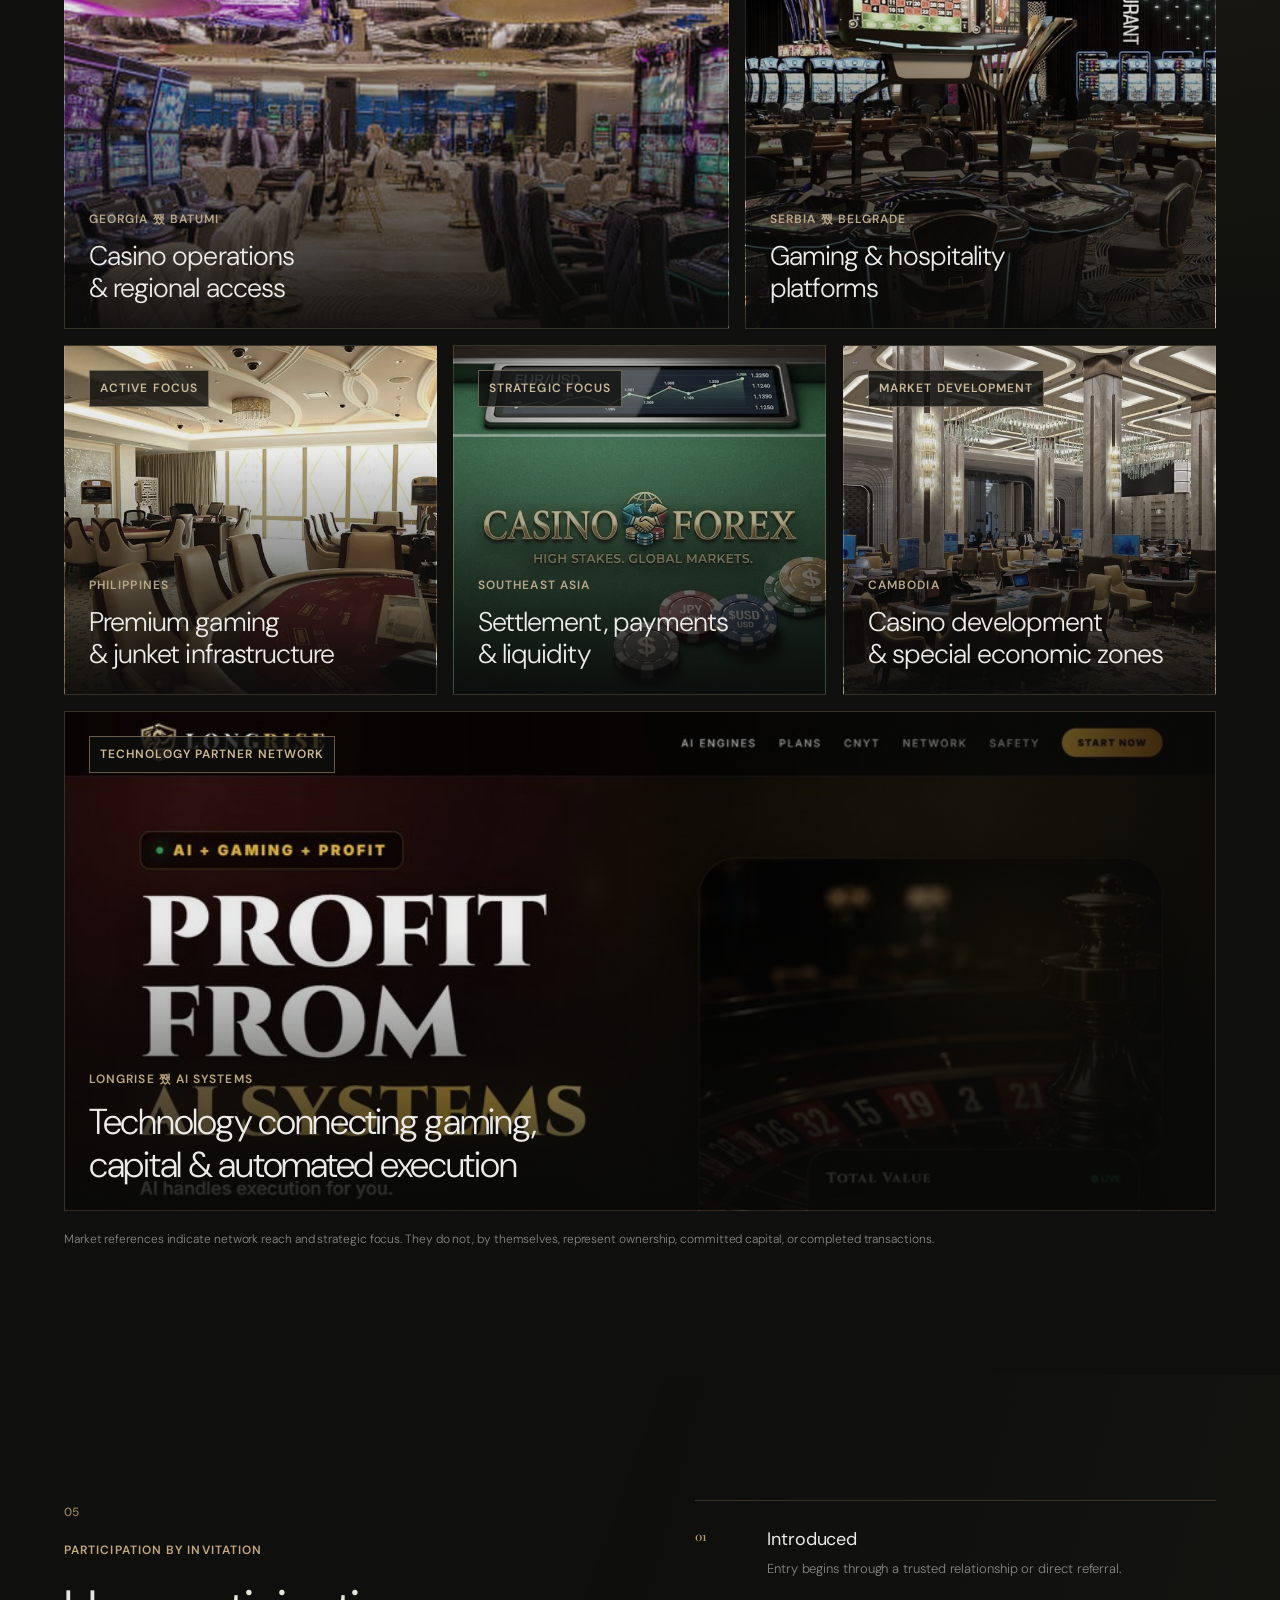
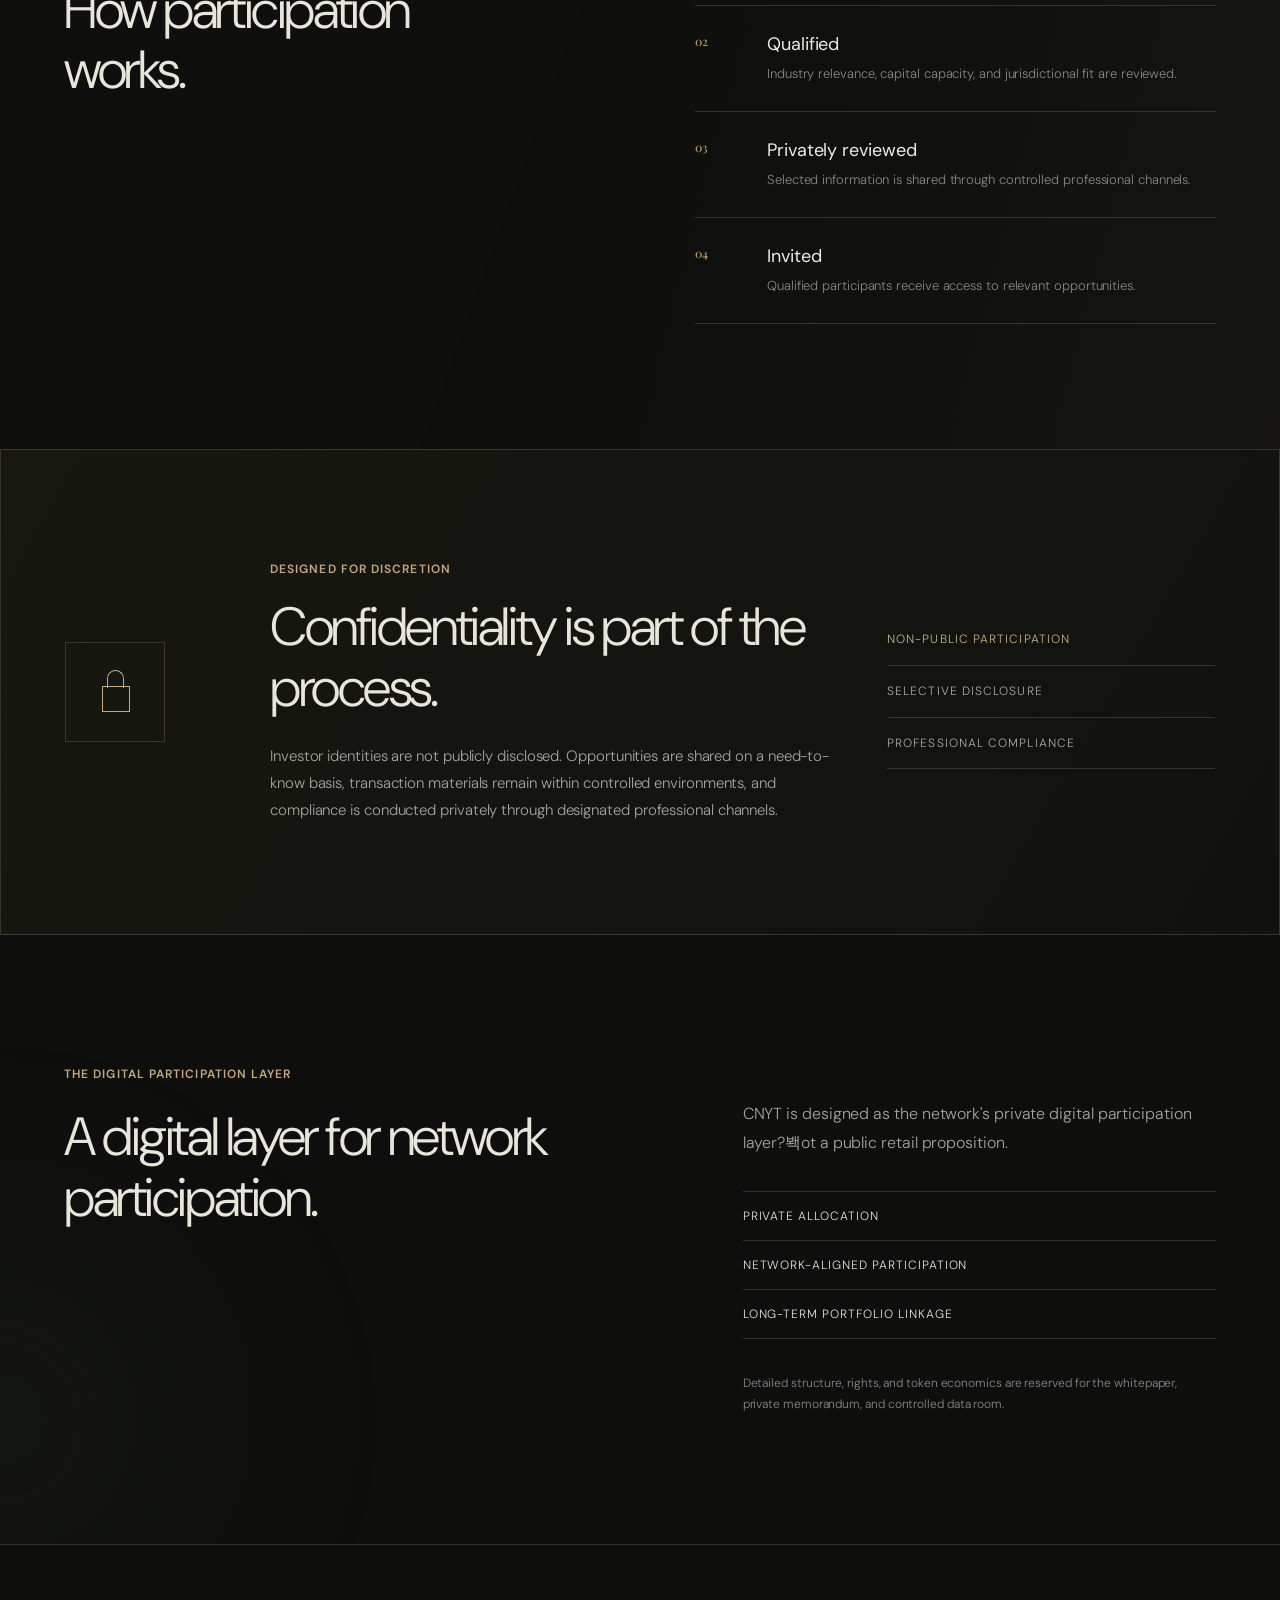
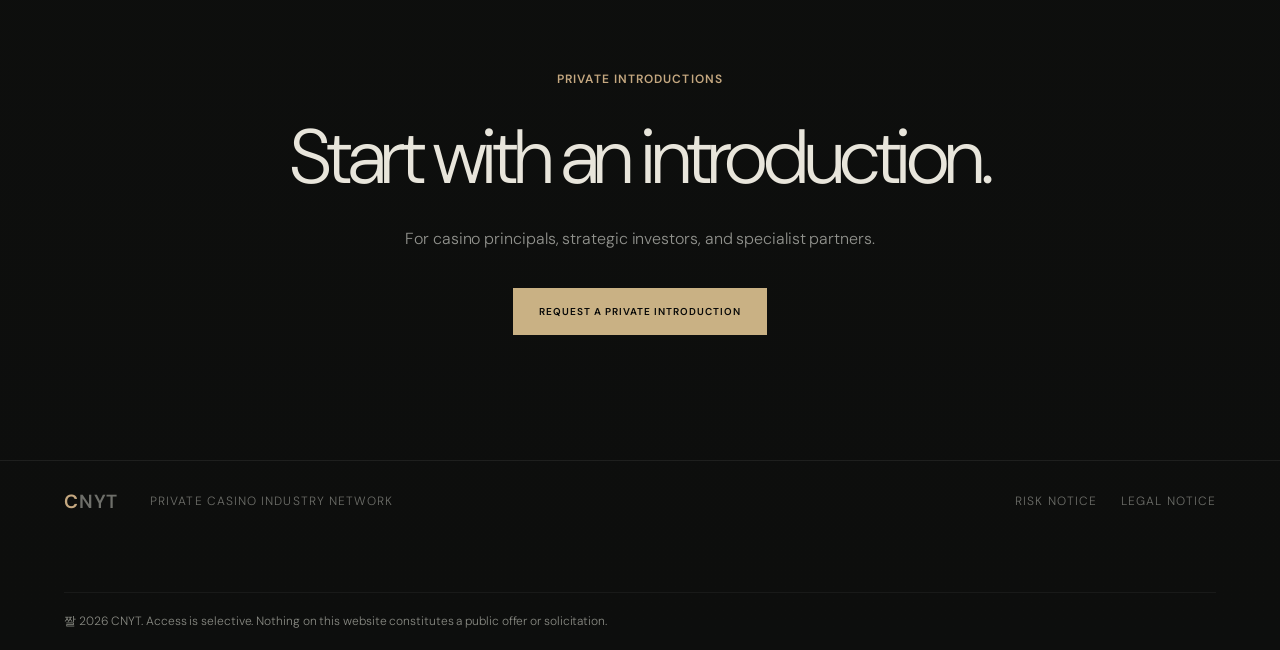
==== commit 7c50e26c: "Make representative message prominent and increase type size" ====
--- a/index2.html
+++ b/index2.html
@@ -79,6 +79,14 @@
 @media(max-width:900px){.reach-grid{grid-template-columns:repeat(2,minmax(0,1fr))}.reach-card.georgia,.reach-card.serbia,.reach-card.vip-card,.reach-card.forex-card,.reach-card.ocean-card{grid-column:span 1;min-height:380px}.reach-card.featured-card{grid-column:1/-1;min-height:430px}}
 @media(max-width:600px){.reach-grid{grid-template-columns:1fr}.reach-card.georgia,.reach-card.serbia,.reach-card.vip-card,.reach-card.forex-card,.reach-card.ocean-card,.reach-card.featured-card{grid-column:1;min-height:340px}.reach-card.featured-card{background-position:center top}.reach-card.featured-card h3{font-size:28px}}
 
+/* Leadership reads as a complete statement even before a portrait is supplied. */
+.leadership{display:block;padding-top:110px;padding-bottom:110px}.leadership-header{display:grid;grid-template-columns:1fr auto;gap:60px;align-items:start;margin-bottom:64px;padding-bottom:34px;border-bottom:1px solid var(--line)}.leadership-header>div:first-child{display:flex;align-items:center;gap:20px}.leadership-header .eyebrow{margin:0}.representative-meta{display:flex;align-items:center;gap:18px}.representative-mark{width:72px;height:72px;font-size:38px;flex:0 0 auto}.identity-note{margin:0;min-width:240px}.leadership-message{max-width:1040px;margin-left:auto;padding:0}.leadership-message h2{max-width:950px}.leadership-message>p{max-width:820px;font-size:17px;line-height:1.85}.signature-block{max-width:440px}
+@media(max-width:700px){.leadership-header{grid-template-columns:1fr;gap:28px;margin-bottom:44px}.leadership-header>div:first-child{align-items:flex-start;flex-direction:column;gap:12px}.representative-mark{width:58px;height:58px;font-size:30px}.identity-note{min-width:0}.leadership-message>p{font-size:16px}}
+
+/* Final typography floor for high-density desktop displays. */
+.eyebrow,.signal-strip b,.signal-strip span,.principal-grid article>span,.section-number,.status,.reach-card small,.reach-note,.identity-note,.signature-block small,.access-steps b,.privacy-points span,.layer-copy .fine,footer p,footer>div{font-size:14px;line-height:1.55}.site-header nav a,.header-cta{font-size:13px}.brand small{font-size:11px}.reach-note,.layer-copy .fine,footer small{font-size:12px;line-height:1.75}
+@media(max-width:600px){.eyebrow,.signal-strip b,.signal-strip span,.principal-grid article>span,.section-number,.status,.reach-card small,.reach-note,.identity-note,.signature-block small,.access-steps b,.privacy-points span,.layer-copy .fine,footer p,footer>div,footer small{font-size:14px}}
+
 /* Readability floor: no public-facing copy below a practical reading size. */
 .eyebrow,.site-header nav a,.header-cta,.signal-strip b,.signal-strip span,.principal-grid article>span,.section-number,.status,.reach-card small,.reach-note,.identity-note,.signature-block small,.access-steps b,.privacy-points span,.layer-copy .fine,footer p,footer>div,footer small{font-size:12px}
 .eyebrow,.status,.reach-card small,.identity-note,.signature-block small,.privacy-points span,footer p,footer>div{letter-spacing:.09em}
@@ -135,11 +143,15 @@
     </section>
 
     <section id="leadership" class="leadership section-shell reveal">
-      <div class="leadership-aside">
-        <span class="section-number">02</span>
-        <div class="eyebrow">A message from our representative</div>
-        <div class="representative-mark" aria-hidden="true">C</div>
-        <p class="identity-note">Office of the Representative Director<br />CNYT Private Network</p>
+      <div class="leadership-header">
+        <div>
+          <span class="section-number">02</span>
+          <div class="eyebrow">A message from our representative</div>
+        </div>
+        <div class="representative-meta">
+          <div class="representative-mark" aria-hidden="true">C</div>
+          <p class="identity-note">Office of the Representative Director<br />CNYT Private Network</p>
+        </div>
       </div>
       <div class="leadership-message">
         <span class="quote-mark" aria-hidden="true">??/span>
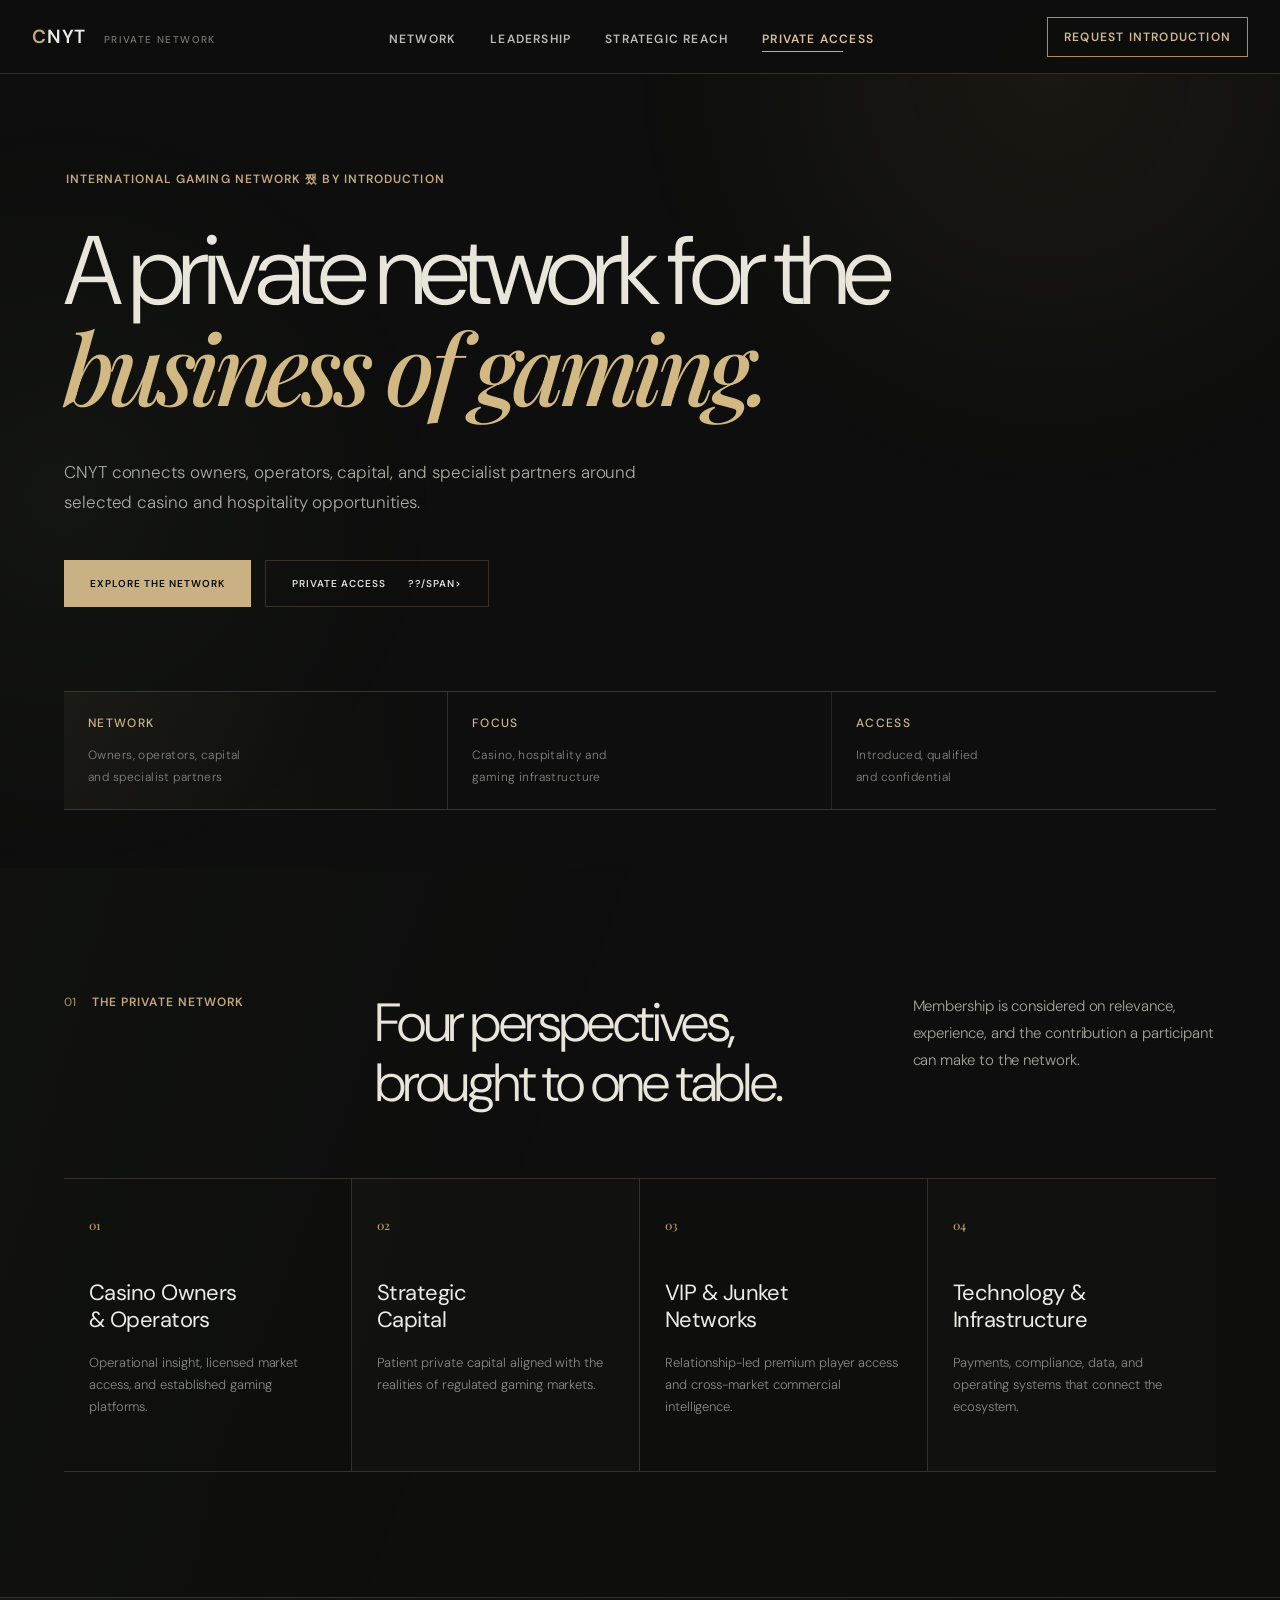
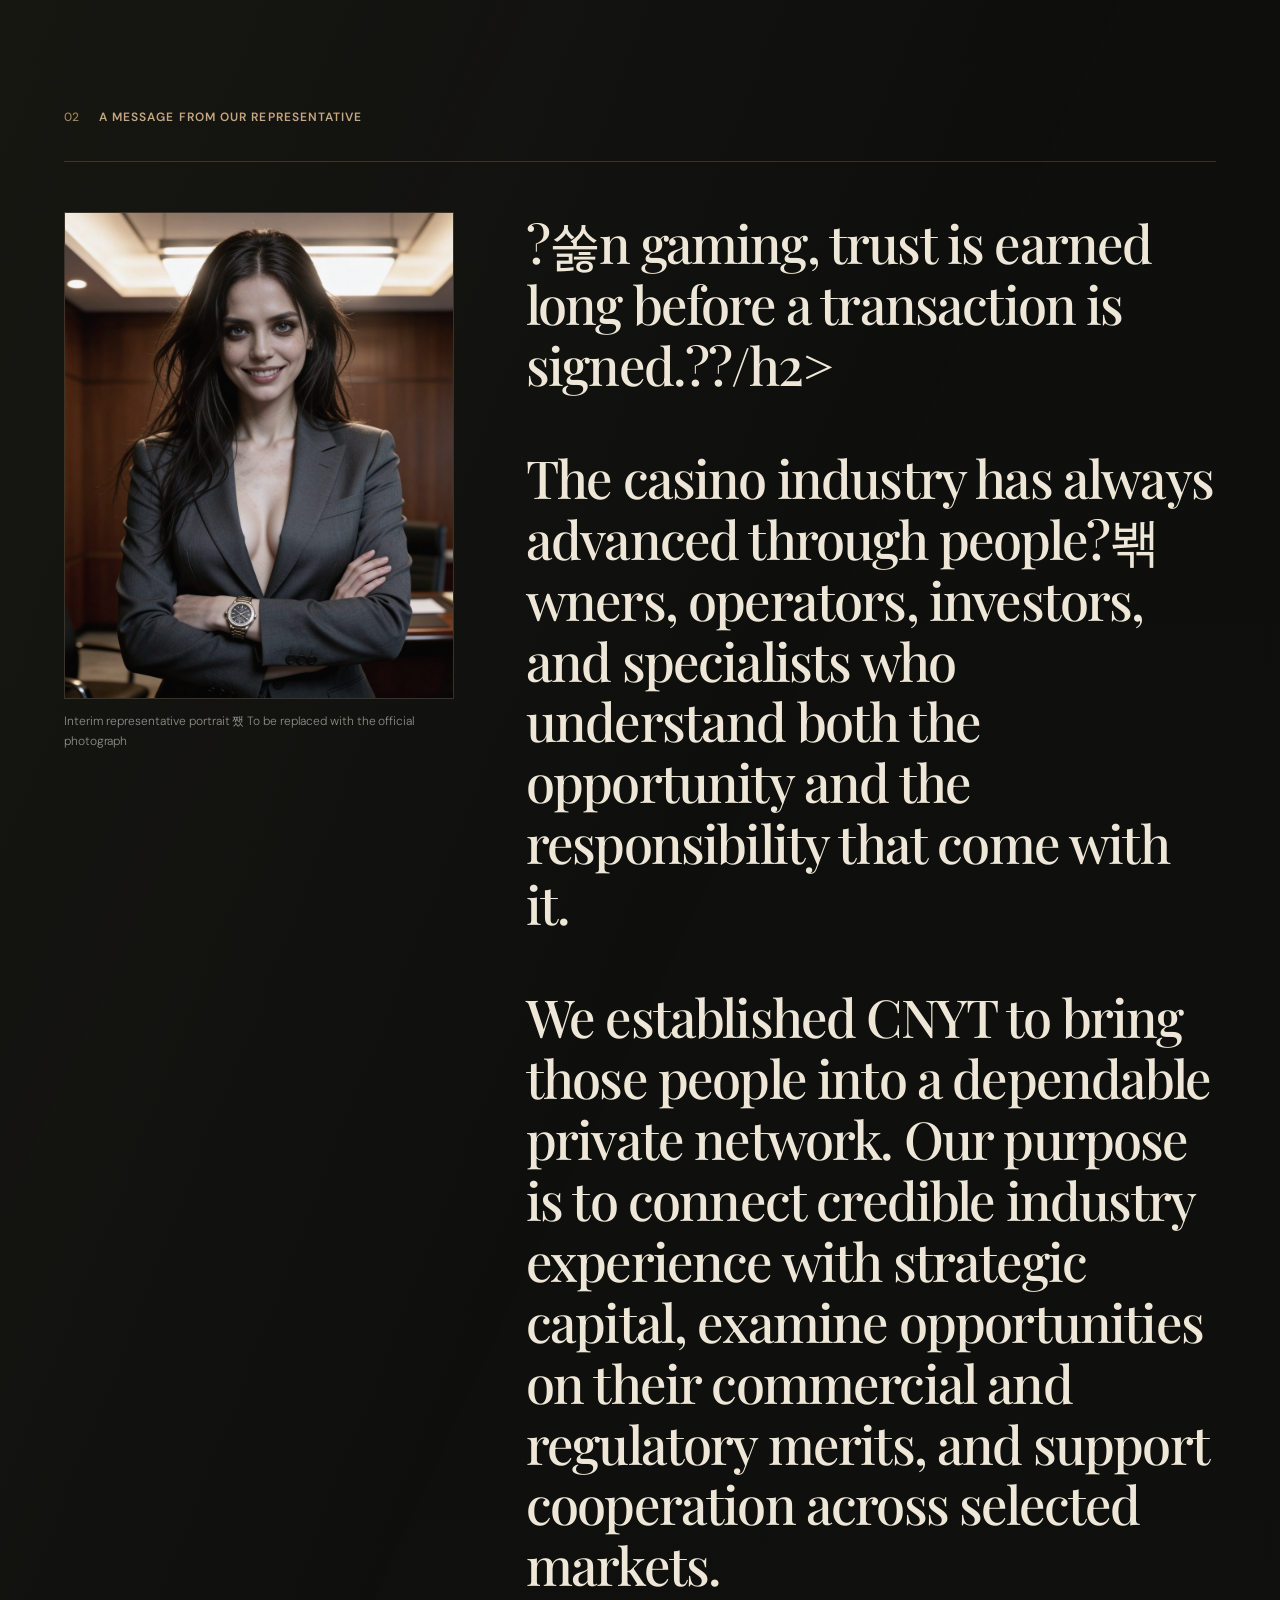
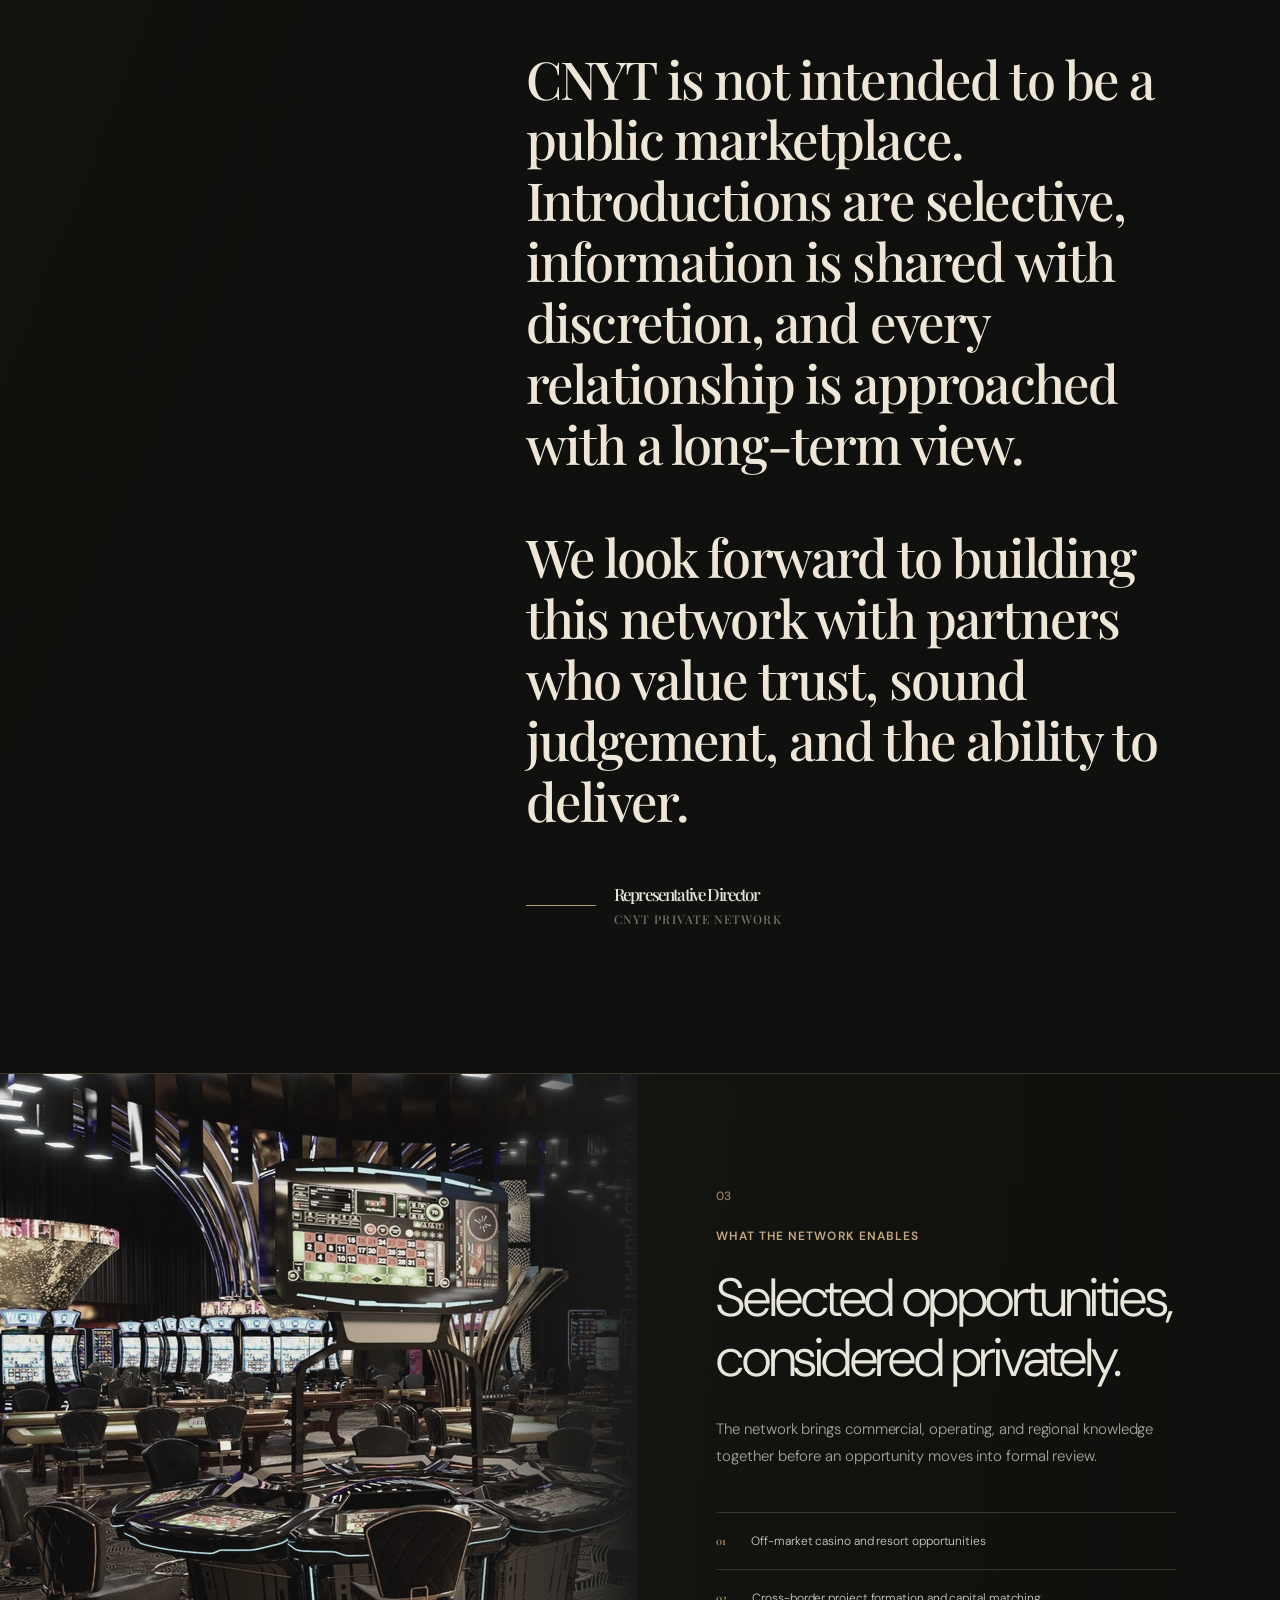
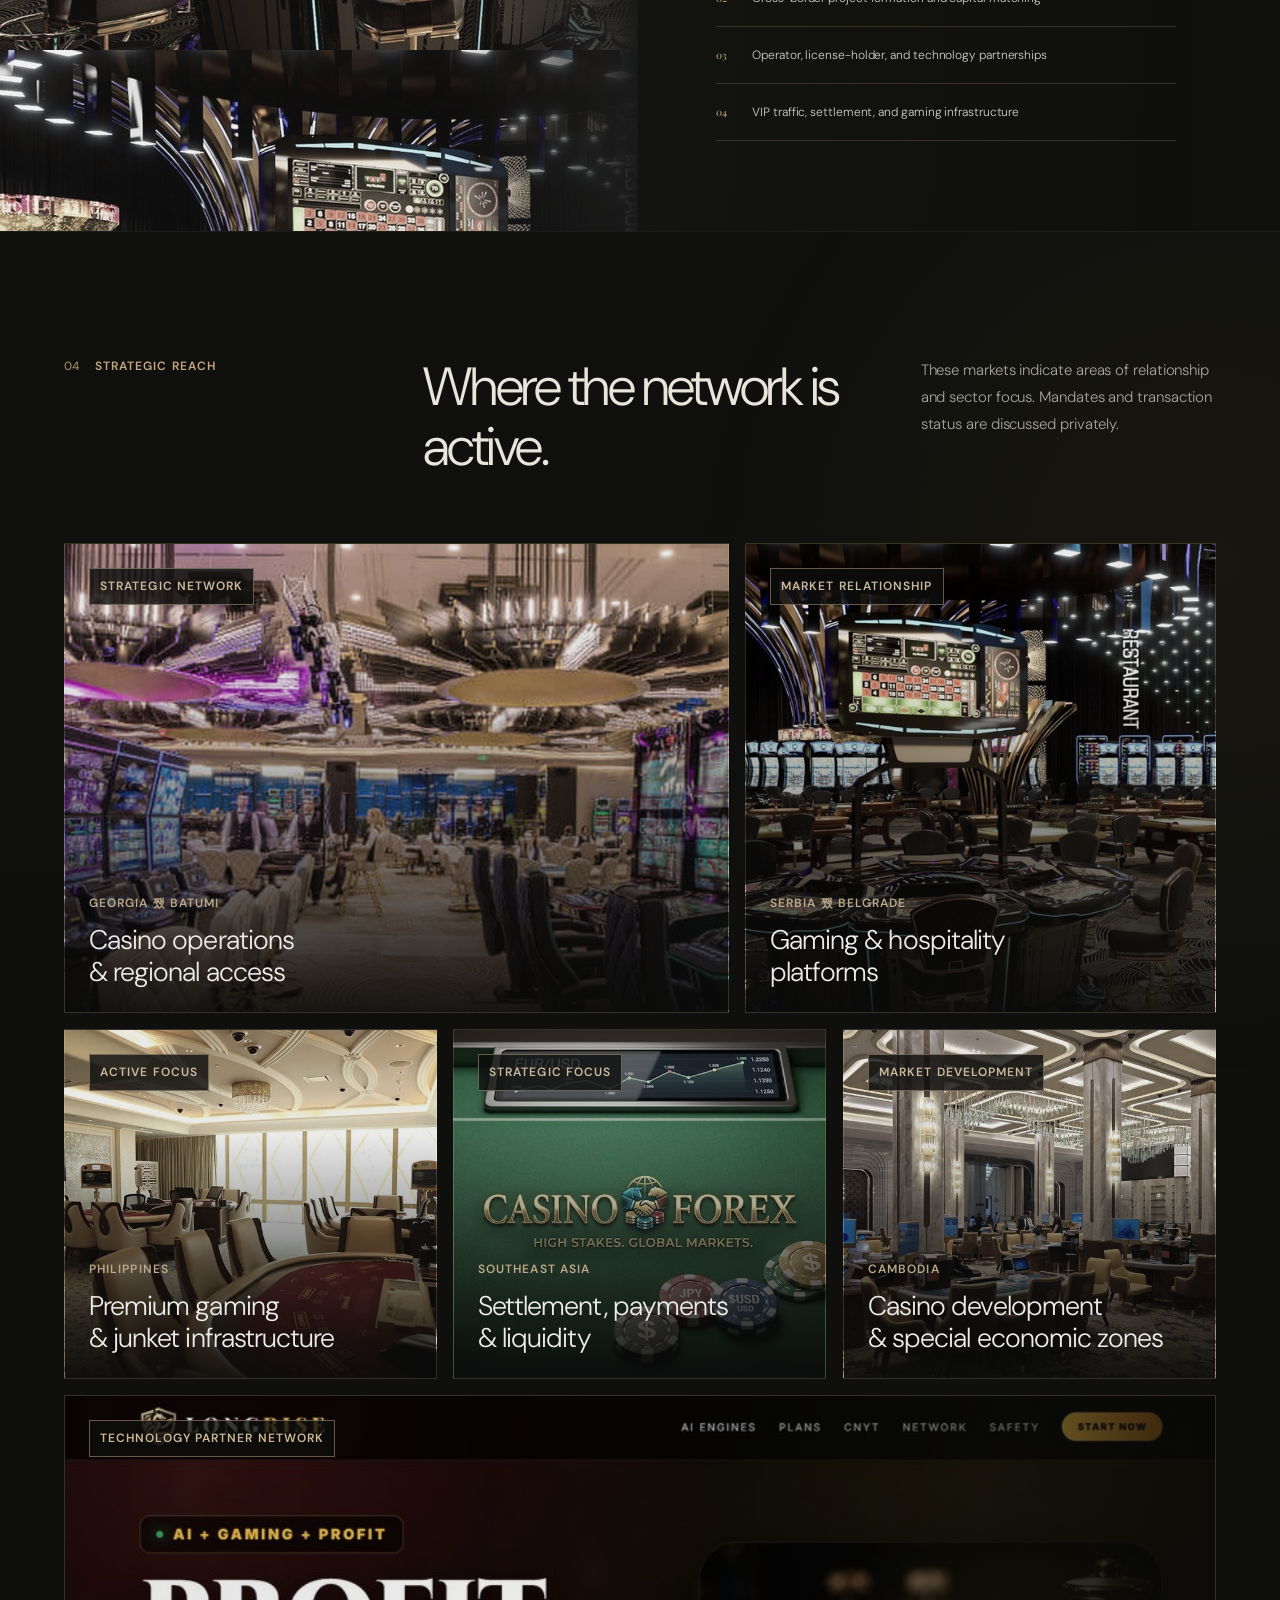
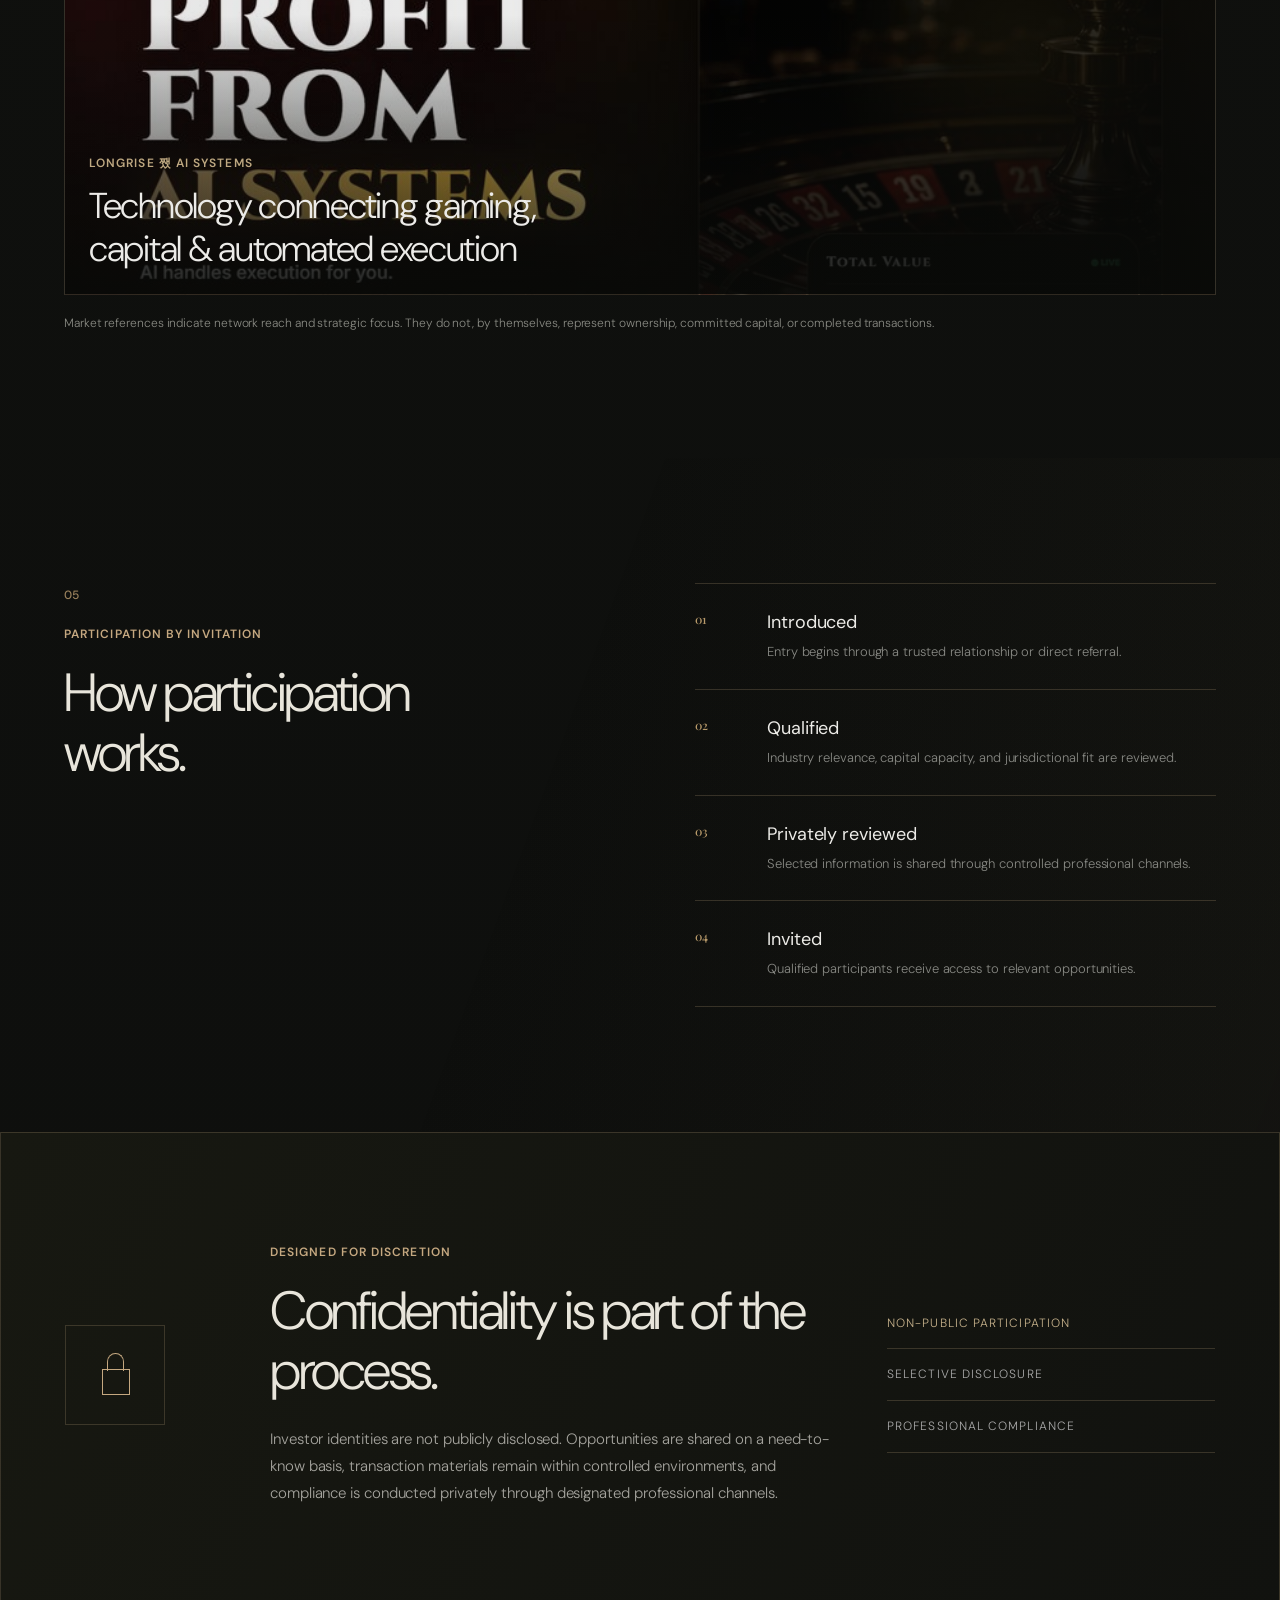
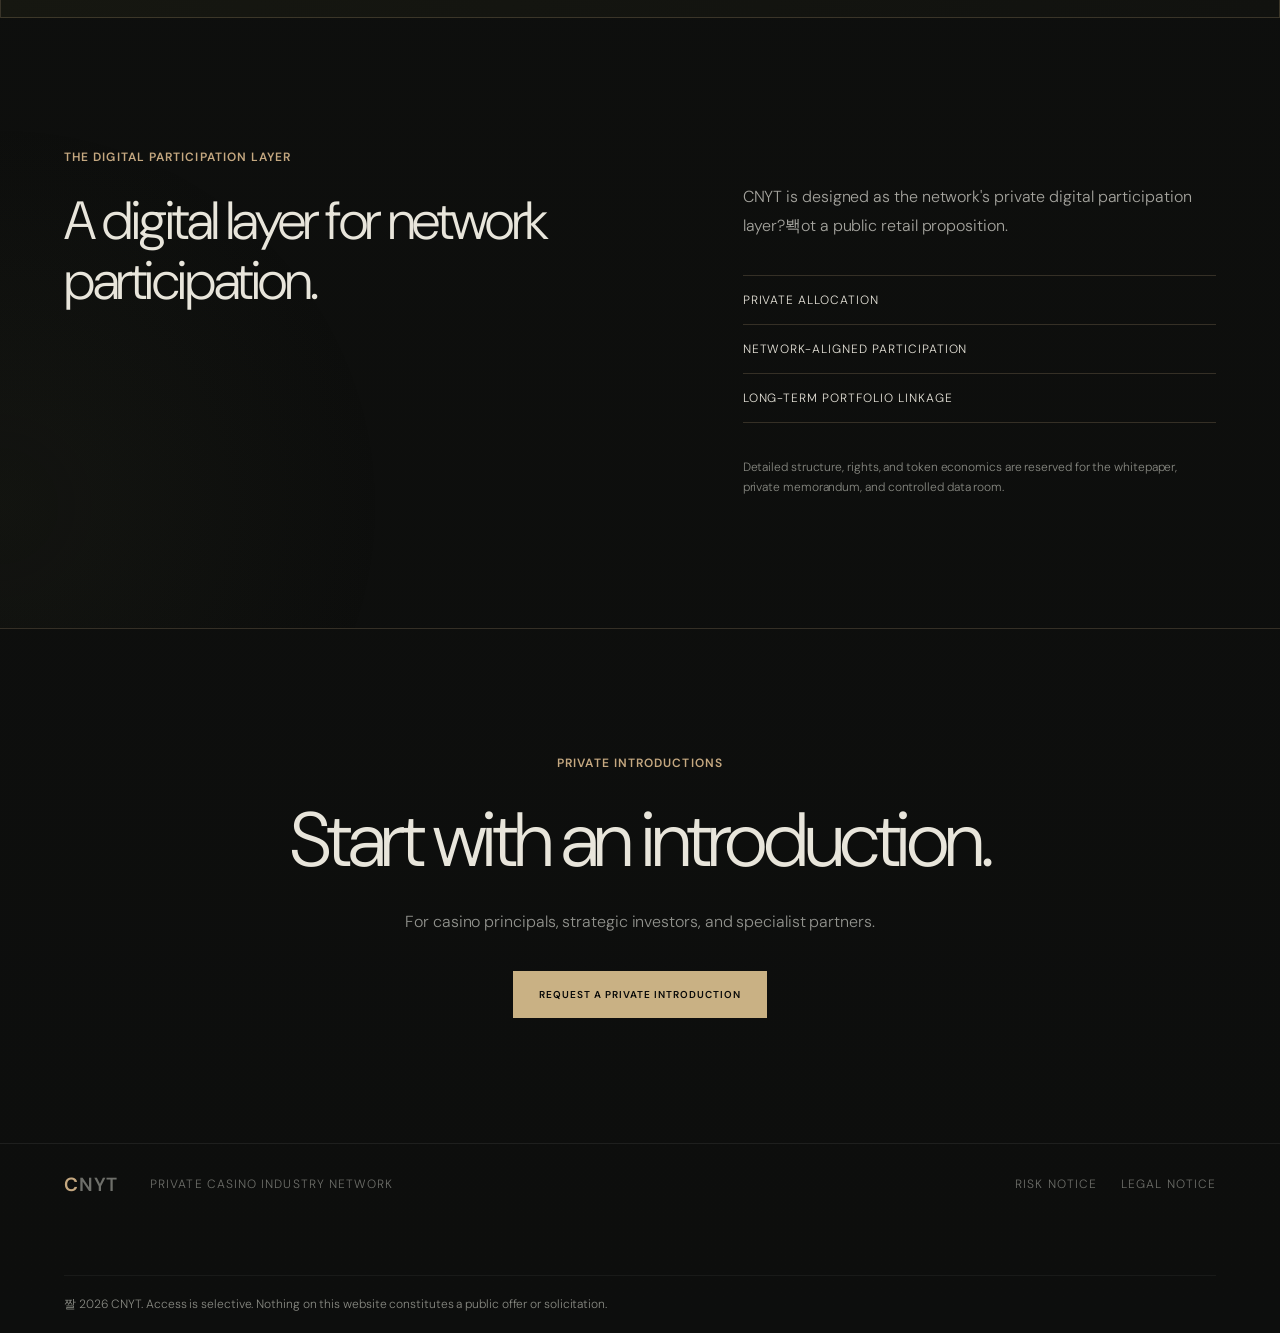
==== commit 89640498: "Add representative portrait and improve mobile typography" ====
--- a/index2.html
+++ b/index2.html
@@ -87,6 +87,12 @@
 .eyebrow,.signal-strip b,.signal-strip span,.principal-grid article>span,.section-number,.status,.reach-card small,.reach-note,.identity-note,.signature-block small,.access-steps b,.privacy-points span,.layer-copy .fine,footer p,footer>div{font-size:14px;line-height:1.55}.site-header nav a,.header-cta{font-size:13px}.brand small{font-size:11px}.reach-note,.layer-copy .fine,footer small{font-size:12px;line-height:1.75}
 @media(max-width:600px){.eyebrow,.signal-strip b,.signal-strip span,.principal-grid article>span,.section-number,.status,.reach-card small,.reach-note,.identity-note,.signature-block small,.access-steps b,.privacy-points span,.layer-copy .fine,footer p,footer>div,footer small{font-size:14px}}
 
+/* Definitive representative layout: visible portrait and message in one flow. */
+.leadership-header{grid-template-columns:1fr;margin-bottom:50px}.leadership-body{display:grid;grid-template-columns:minmax(280px,390px) minmax(0,1fr);gap:72px;align-items:start}.representative-portrait{margin:0;position:relative}.representative-portrait img{display:block;width:100%;aspect-ratio:4/5;object-fit:cover;object-position:center 20%;filter:saturate(.78) contrast(.96);border:1px solid var(--line)}.representative-portrait figcaption{font-size:12px;line-height:1.6;color:#8f9089;margin-top:13px}.leadership-message{max-width:none;margin:0}.leadership-message h2{font-size:clamp(40px,4.1vw,62px);margin-bottom:34px}.leadership-message>p{font-size:17px;line-height:1.8;color:#b0b1aa}.leadership.visible .leadership-message{opacity:1;visibility:visible}
+
+/* Mobile typography is sized for reading, not merely fitting. */
+@media(max-width:700px){body{font-size:16px}.section-shell{padding-left:22px;padding-right:22px}.hero{padding-top:120px}.hero h1{font-size:clamp(42px,12vw,56px);line-height:1.03}.hero-copy{font-size:17px;line-height:1.65}.button{min-height:52px;font-size:14px}.signal-strip span{font-size:15px}.section-intro h2,.opportunity h2,.access h2,.confidentiality h2,.digital-layer h2{font-size:36px;line-height:1.12}.section-intro p,.opportunity-copy>p,.confidentiality p,.layer-copy>p{font-size:16px;line-height:1.72}.principal-grid h3{font-size:24px}.principal-grid p{font-size:16px;line-height:1.68}.leadership{padding-top:82px;padding-bottom:82px}.leadership-body{grid-template-columns:1fr;gap:42px}.representative-portrait{max-width:430px}.representative-portrait figcaption{font-size:13px}.leadership-message h2{font-size:36px;line-height:1.16}.leadership-message>p{font-size:17px;line-height:1.78}.opportunity li{font-size:15px;line-height:1.55}.reach-card h3{font-size:27px}.reach-card small,.status{font-size:13px}.access-steps h3{font-size:21px}.access-steps p{font-size:16px;line-height:1.65}.privacy-points span,.layer-copy span{font-size:14px}.closing h2{font-size:46px}.closing p{font-size:16px;line-height:1.65}footer p,footer>div,footer small{font-size:13px}.site-header nav a{font-size:15px}}
+
 /* Readability floor: no public-facing copy below a practical reading size. */
 .eyebrow,.site-header nav a,.header-cta,.signal-strip b,.signal-strip span,.principal-grid article>span,.section-number,.status,.reach-card small,.reach-note,.identity-note,.signature-block small,.access-steps b,.privacy-points span,.layer-copy .fine,footer p,footer>div,footer small{font-size:12px}
 .eyebrow,.status,.reach-card small,.identity-note,.signature-block small,.privacy-points span,footer p,footer>div{letter-spacing:.09em}
@@ -148,22 +154,23 @@
           <span class="section-number">02</span>
           <div class="eyebrow">A message from our representative</div>
         </div>
-        <div class="representative-meta">
-          <div class="representative-mark" aria-hidden="true">C</div>
-          <p class="identity-note">Office of the Representative Director<br />CNYT Private Network</p>
-        </div>
-      </div>
-      <div class="leadership-message">
-        <span class="quote-mark" aria-hidden="true">??/span>
-        <h2>?쏧n gaming, trust is earned long before a transaction is signed.??/h2>
-        <p>The casino industry has always advanced through people?봮wners, operators, investors, and specialists who understand both the opportunity and the responsibility that come with it.</p>
-        <p>We established CNYT to bring those people into a dependable private network. Our purpose is to connect credible industry experience with strategic capital, examine opportunities on their commercial and regulatory merits, and support cooperation across selected markets.</p>
-        <p>CNYT is not intended to be a public marketplace. Introductions are selective, information is shared with discretion, and every relationship is approached with a long-term view.</p>
-        <p>We look forward to building this network with partners who value trust, sound judgement, and the ability to deliver.</p>
-        <div class="signature-block">
-          <span class="signature-line"></span>
-          <strong>Representative Director</strong>
-          <small>CNYT Private Network</small>
+      </div>
+      <div class="leadership-body">
+        <figure class="representative-portrait">
+          <img src="[data-uri]" alt="Interim portrait for the CNYT Representative Director" />
+          <figcaption>Interim representative portrait 쨌 To be replaced with the official photograph</figcaption>
+        </figure>
+        <div class="leadership-message">
+          <h2>?쏧n gaming, trust is earned long before a transaction is signed.??/h2>
+          <p>The casino industry has always advanced through people?봮wners, operators, investors, and specialists who understand both the opportunity and the responsibility that come with it.</p>
+          <p>We established CNYT to bring those people into a dependable private network. Our purpose is to connect credible industry experience with strategic capital, examine opportunities on their commercial and regulatory merits, and support cooperation across selected markets.</p>
+          <p>CNYT is not intended to be a public marketplace. Introductions are selective, information is shared with discretion, and every relationship is approached with a long-term view.</p>
+          <p>We look forward to building this network with partners who value trust, sound judgement, and the ability to deliver.</p>
+          <div class="signature-block">
+            <span class="signature-line"></span>
+            <strong>Representative Director</strong>
+            <small>CNYT Private Network</small>
+          </div>
         </div>
       </div>
     </section>
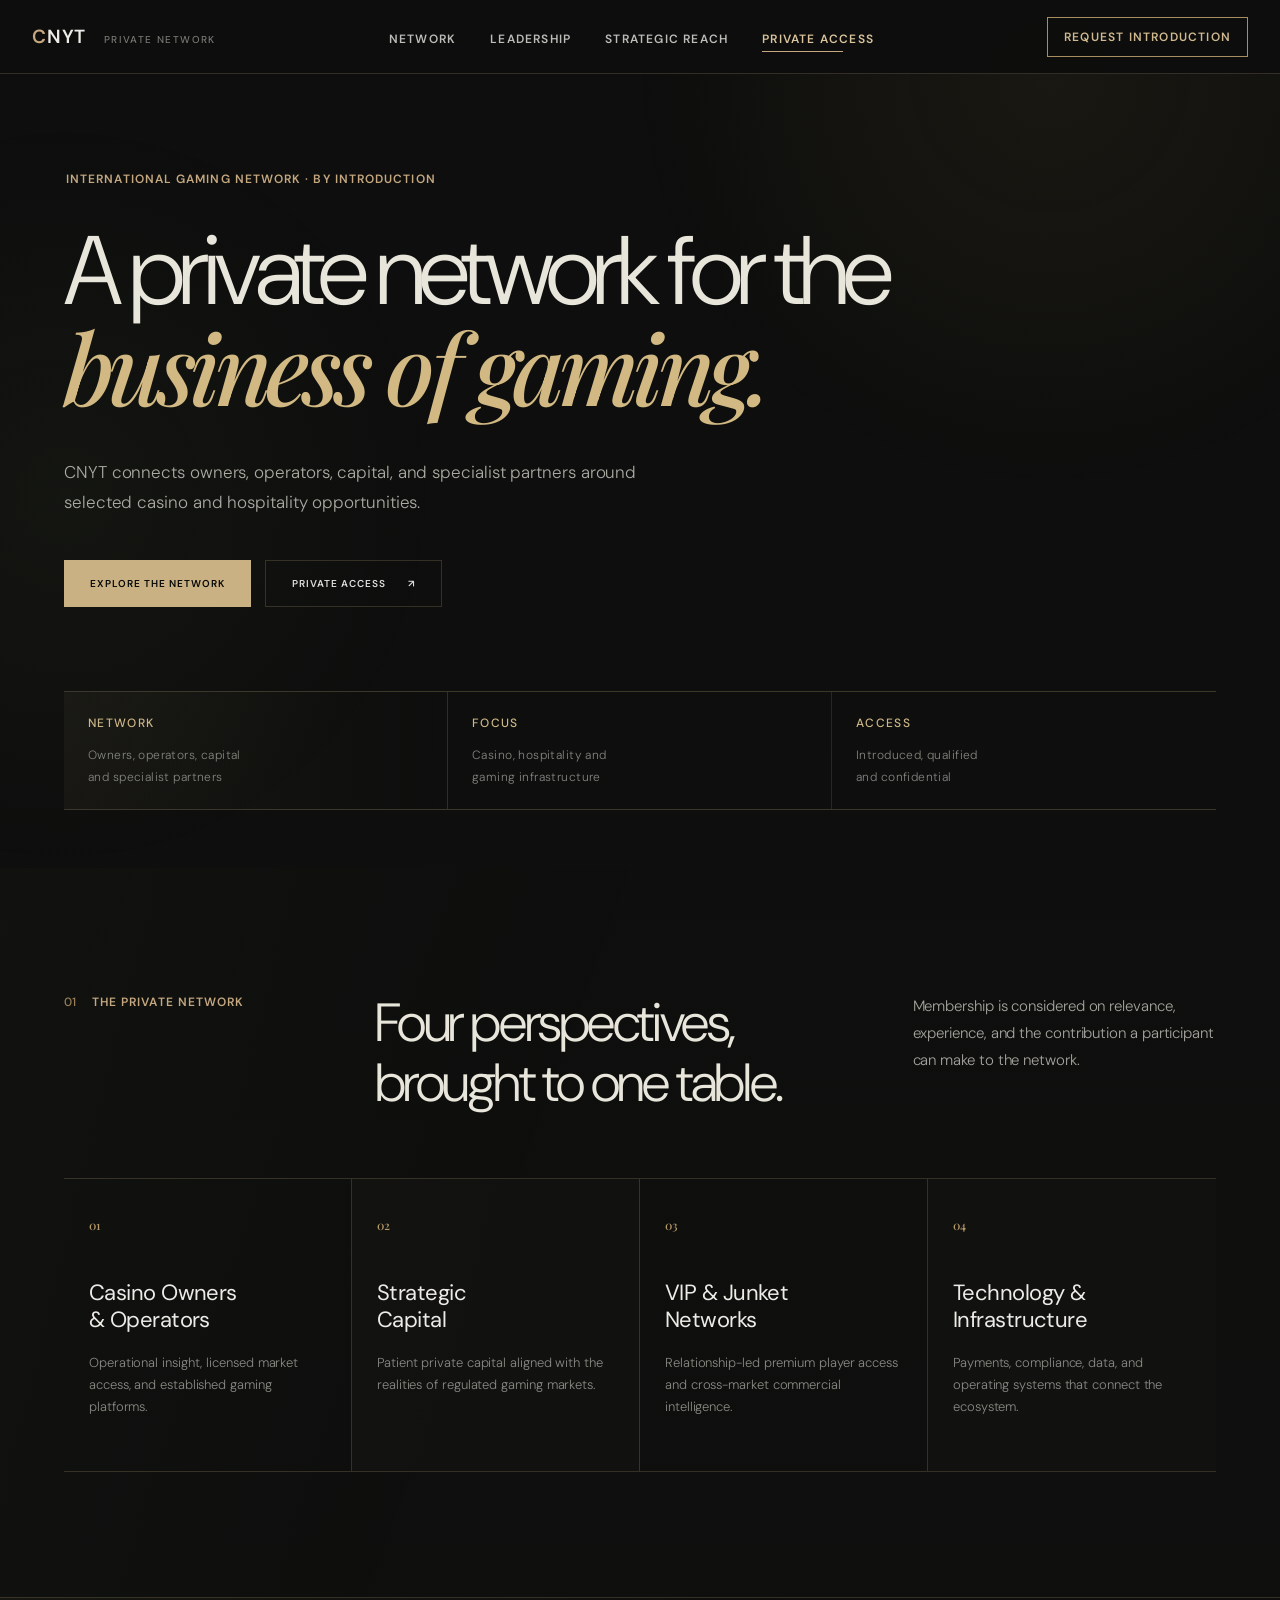
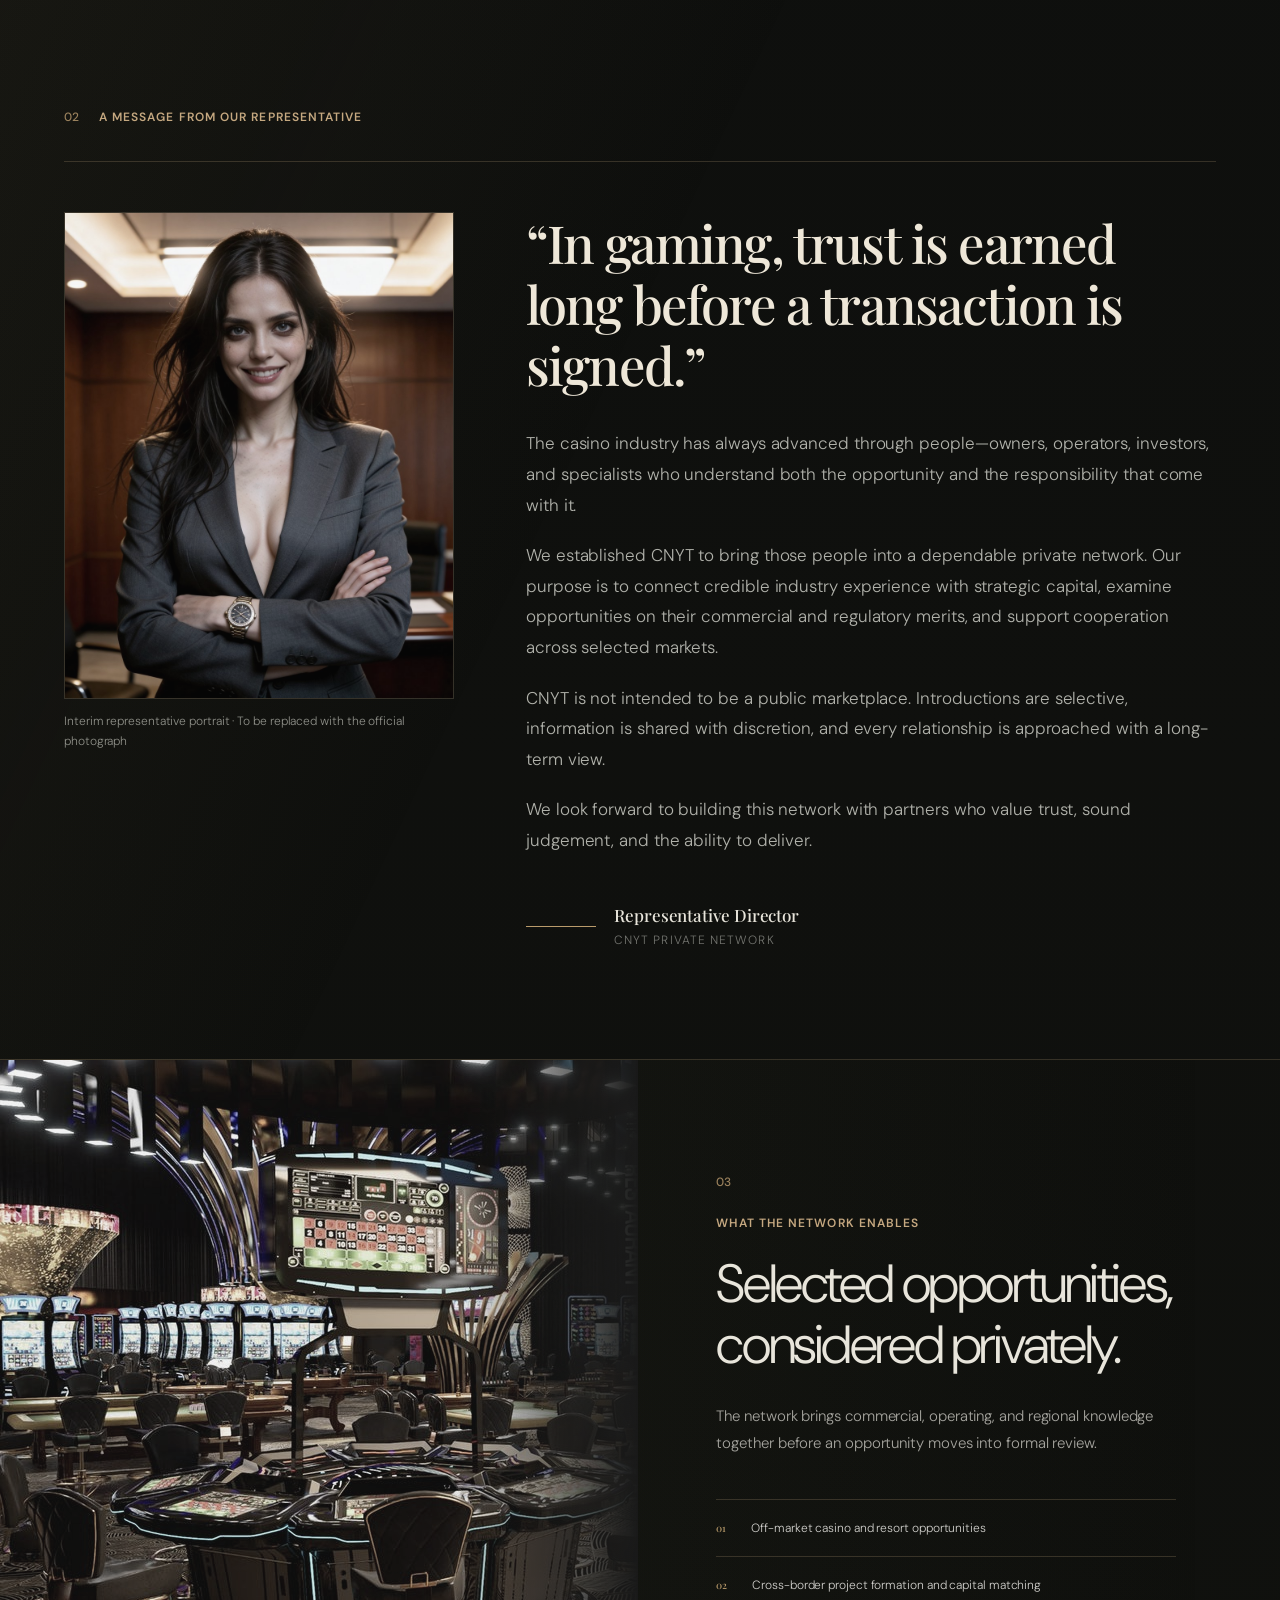
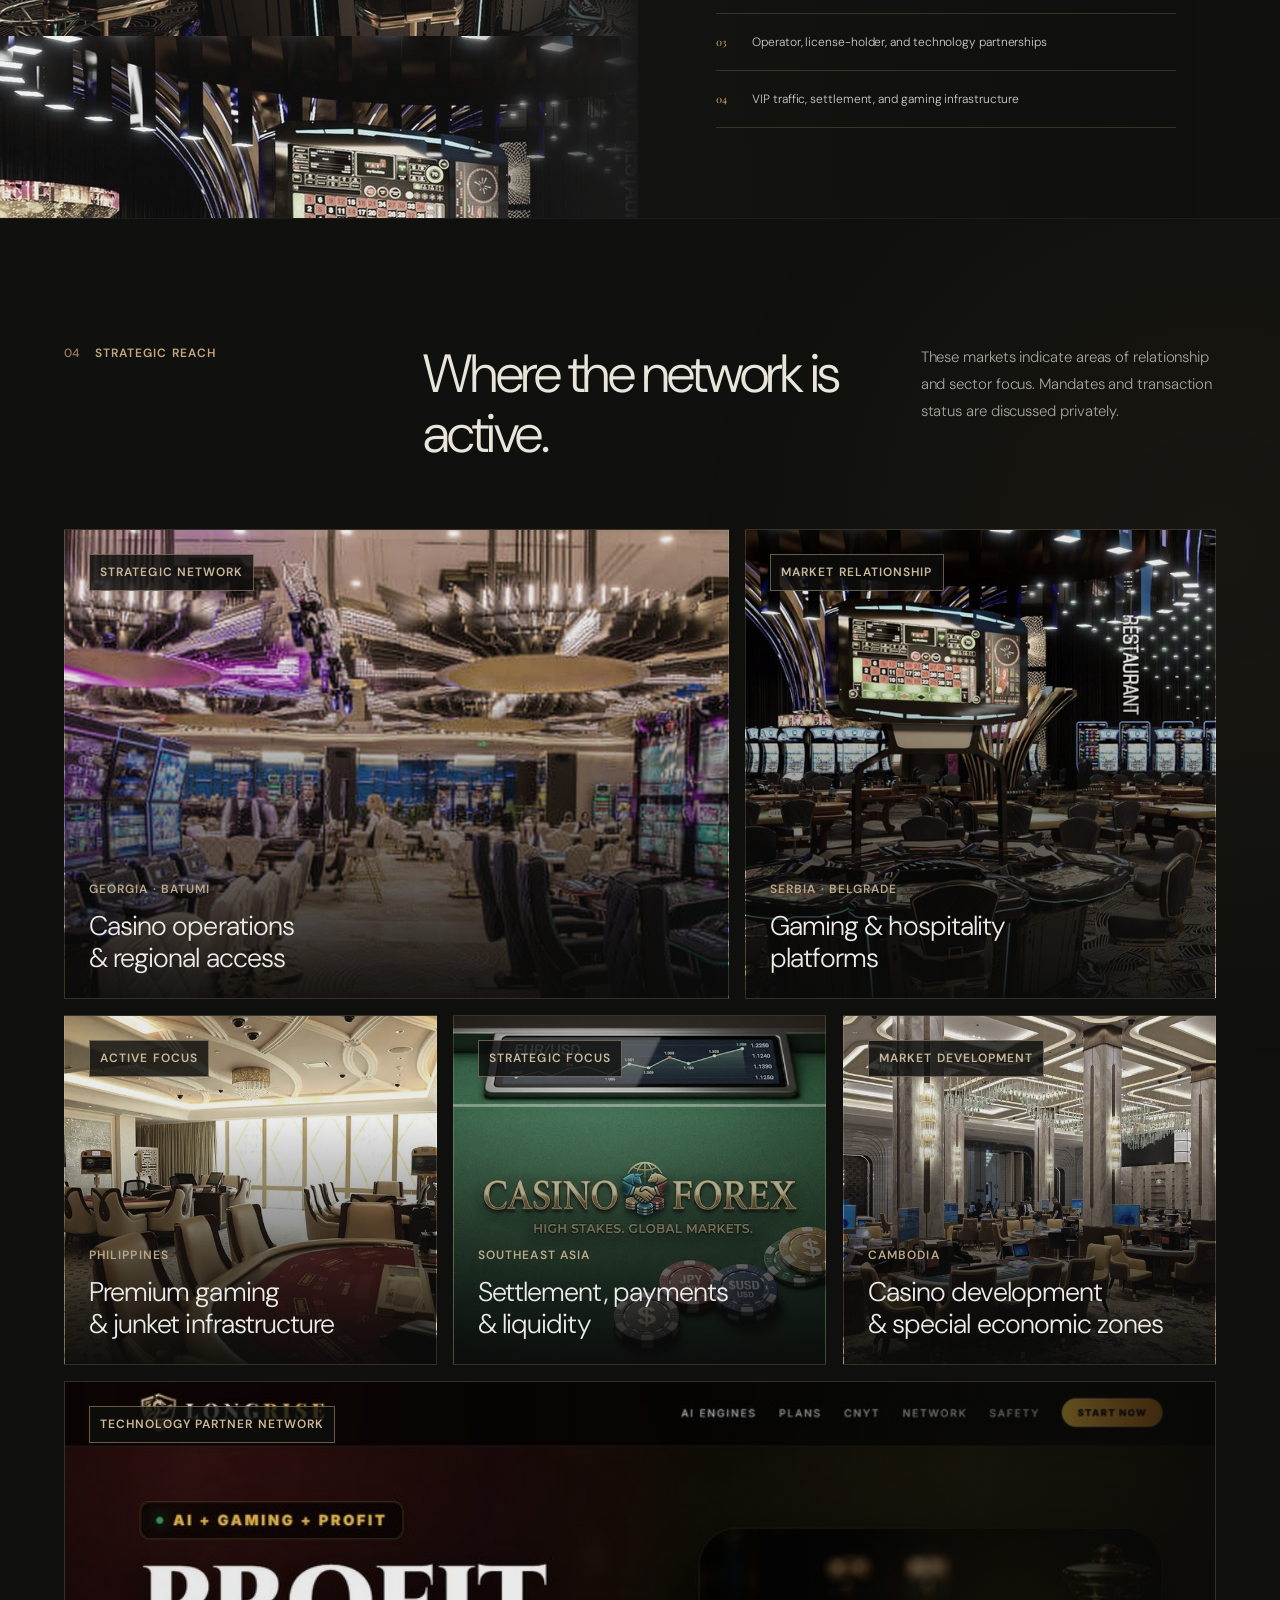
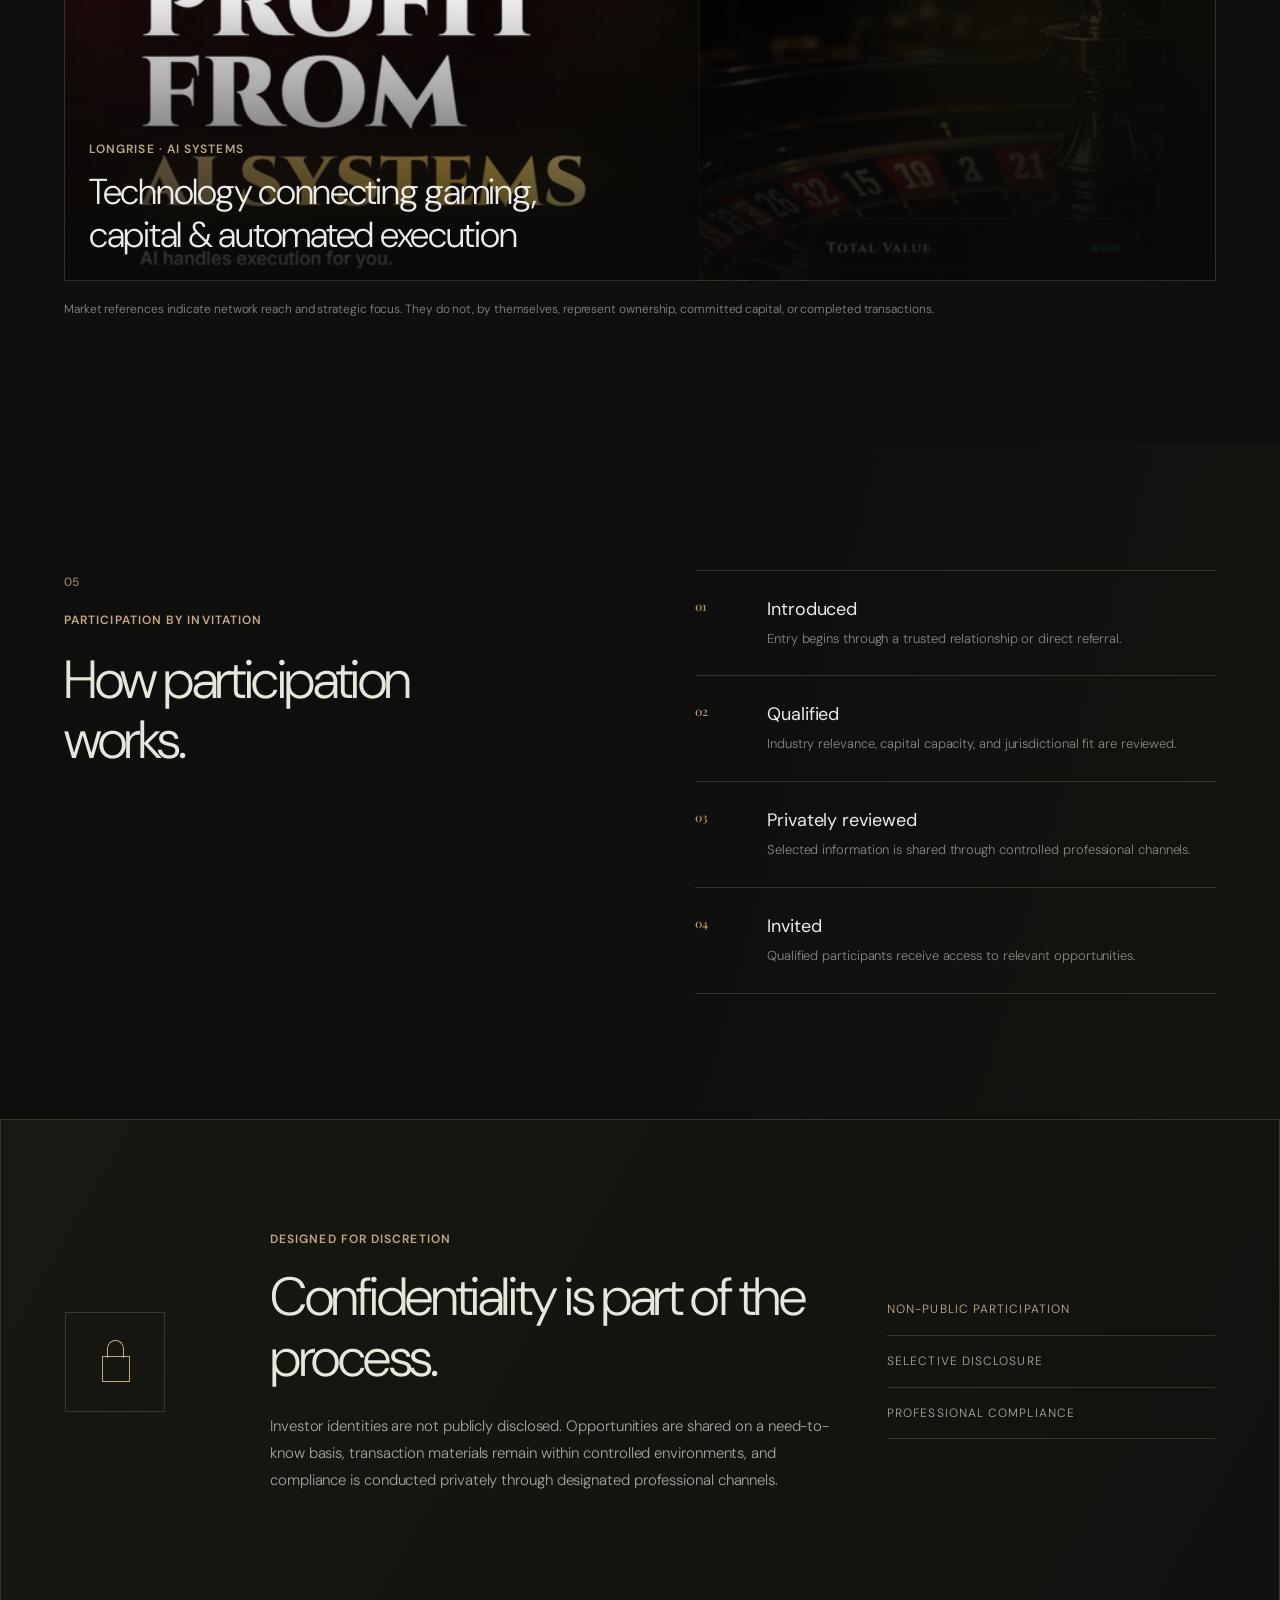
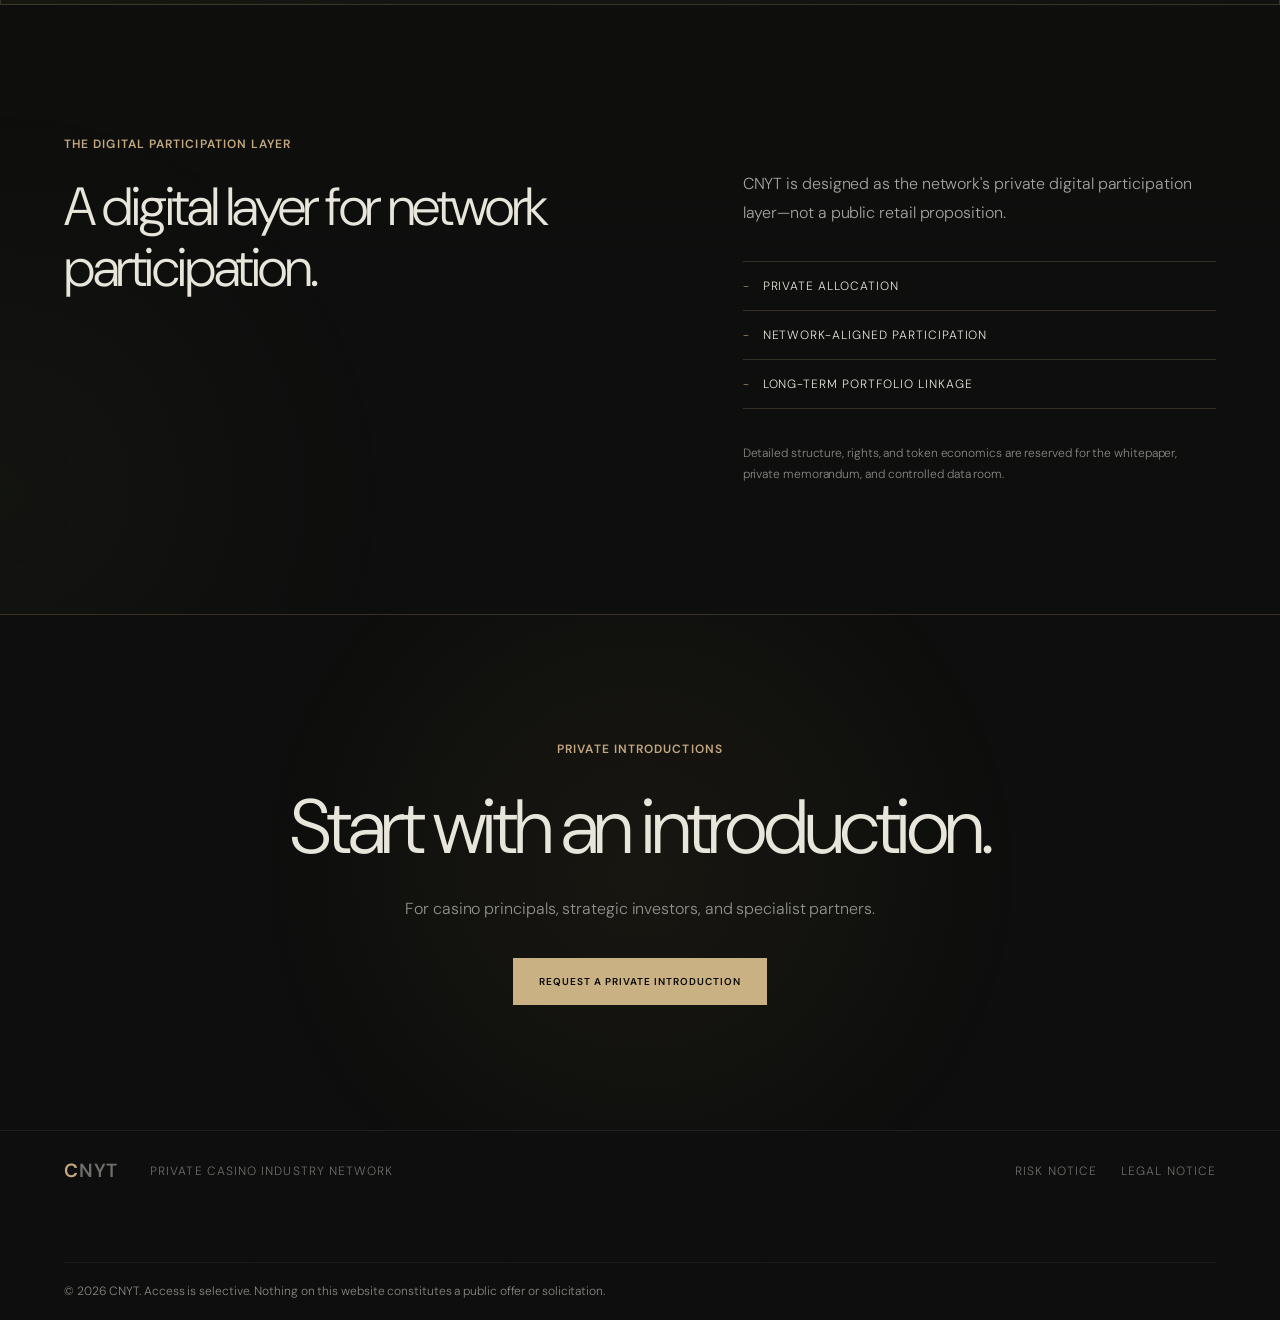
==== commit 9fd0d369: "Fix preview encoding and validate responsive layout" ====
--- a/index2.html
+++ b/index2.html
@@ -9,7 +9,7 @@
   <link rel="preconnect" href="https://fonts.googleapis.com" />
   <link rel="preconnect" href="https://fonts.gstatic.com" crossorigin />
   <link href="https://fonts.googleapis.com/css2?family=DM+Sans:wght@300;400;500;600&family=Playfair+Display:wght@500;600;700&display=swap" rel="stylesheet" />
-  <style>
+  <style>
 :root{--ink:#080908;--panel:#10110f;--line:rgba(213,186,132,.18);--gold:#cfb079;--pale:#f2eadb;--muted:#a9aaa5;--serif:'Playfair Display',serif;--sans:'DM Sans',sans-serif}
 *{box-sizing:border-box}html{background:var(--ink)}body{margin:0;background:var(--ink);color:#ecebe7;font-family:var(--sans);font-weight:300;overflow-x:hidden}a{color:inherit;text-decoration:none}.section-shell{max-width:1360px;margin:auto;padding-left:64px;padding-right:64px}.ambient{position:fixed;inset:0;pointer-events:none;z-index:0;background:radial-gradient(circle at 85% 12%,rgba(207,176,121,.09),transparent 28%),radial-gradient(circle at 12% 45%,rgba(207,176,121,.045),transparent 34%)}.ambient span{position:absolute;width:2px;height:2px;background:var(--gold);border-radius:50%;opacity:.5;box-shadow:0 0 12px var(--gold);animation:float 10s infinite linear}.ambient span:nth-child(1){left:9%;animation-delay:-4s}.ambient span:nth-child(2){left:62%;animation-delay:-8s}.ambient span:nth-child(3){left:91%;animation-delay:-2s}@keyframes float{from{top:105vh;opacity:0}20%{opacity:.45}to{top:-5vh;opacity:0}}
 .site-header{height:88px;padding:0 max(32px,calc((100vw - 1360px)/2 + 64px));position:fixed;top:0;left:0;right:0;display:flex;align-items:center;z-index:20;background:rgba(8,9,8,.86);backdrop-filter:blur(18px);border-bottom:1px solid rgba(255,255,255,.07)}.brand{font:600 22px/1 var(--serif);letter-spacing:.12em;white-space:nowrap}.brand i{font-style:normal;color:var(--gold)}.brand small{font:500 8px/1 var(--sans);letter-spacing:.24em;color:#81827e;margin-left:12px}.site-header nav{display:flex;gap:42px;margin:auto}.site-header nav a,.header-cta{font-size:11px;font-weight:600;letter-spacing:.15em;text-transform:uppercase}.site-header nav a{color:#bcbdb8}.site-header nav a:hover{color:var(--gold)}.header-cta{border:1px solid var(--gold);color:var(--gold);padding:13px 18px;transition:.25s}.header-cta:hover,.button.primary:hover{background:#dec18c;color:#080908}.menu-toggle{display:none}
@@ -25,7 +25,7 @@
 @media(max-width:600px){.section-shell{padding-left:20px;padding-right:20px}.site-header{padding:0 20px}.hero{padding-top:125px;padding-bottom:48px}.hero h1{font-size:45px;line-height:1.04;margin:25px 0}.hero-copy{font-size:15px}.hero-actions{flex-direction:column}.button{width:100%}.signal-strip{margin-top:55px}.network,.reach,.access{padding-top:92px;padding-bottom:92px}.section-intro{margin-bottom:48px}.section-intro h2,.opportunity h2,.access h2,.confidentiality h2,.digital-layer h2,.closing h2{font-size:38px}.principal-grid{grid-template-columns:1fr}.principal-grid article{border-right:0;border-bottom:1px solid var(--line)!important;min-height:auto;padding:30px 20px}.principal-grid h3{margin-top:28px}.leadership{padding-top:90px;padding-bottom:90px;gap:50px}.representative-mark{width:125px;height:150px;font-size:72px}.leadership-message{padding-left:0}.quote-mark{left:-8px;top:-45px}.leadership-message h2{font-size:35px}.opportunity-image{min-height:300px}.reach-grid{grid-template-columns:1fr}.reach-card{min-height:350px}.wide-card{grid-column:auto}.confidentiality{margin:0 20px;padding:55px 25px;grid-template-columns:1fr}.digital-layer{padding-top:95px;padding-bottom:95px}.closing{padding-top:100px;padding-bottom:100px}footer{grid-template-columns:1fr;padding-top:48px;padding-bottom:38px}footer>div,footer small{grid-column:1}.reach-card h3{font-size:27px}}
 @media(prefers-reduced-motion:reduce){*{scroll-behavior:auto!important}.ambient{display:none}.reveal{opacity:1;transform:none;transition:none}}
 
-/* Editorial direction ??restrained, continental, and deliberately non-promotional. */
+/* Editorial direction - restrained, continental, and deliberately non-promotional. */
 :root{--ink:#0d0e0d;--panel:#131412;--line:rgba(235,231,219,.16);--gold:#b8ad8f;--pale:#e8e5db;--muted:#a5a49e}
 body{background:#0d0e0d;font-family:'DM Sans',Arial,sans-serif;letter-spacing:-.005em}.ambient{background:none}.ambient span{display:none}
 .site-header{height:74px;background:rgba(13,14,13,.96);backdrop-filter:none;border-color:var(--line)}.brand{font-family:'DM Sans',sans-serif;font-size:19px;font-weight:600;letter-spacing:.04em}.brand i{color:#c5a880}.brand small{color:#777872;font-size:7px}.site-header nav{gap:34px}.site-header nav a,.header-cta{font-size:10px;letter-spacing:.1em}.header-cta{border-color:#c6c3b8;color:#e1ded4;padding:11px 16px}.header-cta:hover,.button.primary:hover{background:#e5e1d5;color:#0d0e0d}
@@ -38,7 +38,7 @@
 @media(max-width:900px){.hero{padding-top:135px}.hero h1{font-size:clamp(55px,11vw,82px)}.section-intro{grid-template-columns:1fr}.leadership{grid-template-columns:1fr}.opportunity-copy{padding-left:28px}}
 @media(max-width:600px){.hero h1{font-size:48px;line-height:1.02}.hero-copy{font-size:15px}.signal-strip div{padding-left:0}.leadership-message h2{font-size:38px}.closing h2{font-size:51px}}
 
-/* Brand warmth ??muted gold and mineral tones, used with restraint. */
+/* Brand warmth - muted gold and mineral tones, used with restraint. */
 :root{--gold:#c5a880;--line:rgba(197,168,128,.22);--panel:#151611}
 body{background:linear-gradient(180deg,#0d0e0d 0%,#10110e 46%,#0d0e0d 100%)}
 .ambient{background:radial-gradient(circle at 82% 8%,rgba(135,107,61,.11),transparent 31%),radial-gradient(circle at 5% 55%,rgba(69,75,51,.12),transparent 28%)}
@@ -99,8 +99,8 @@
 .reach-note,.layer-copy .fine,footer small{line-height:1.7;color:#898a83}
 .brand small{font-size:10px;letter-spacing:.14em}
 @media(max-width:600px){.eyebrow,.signal-strip b,.signal-strip span,.section-number,.status,.reach-card small,.reach-note,.identity-note,.signature-block small,.access-steps b,.privacy-points span,.layer-copy .fine,footer p,footer>div,footer small{font-size:13px}.site-header nav a{font-size:13px}}
-.digital-layer{background:radial-gradient(circle at 0% 80%,rgba(76,82,52,.09),transparent 28%)}.layer-copy span:before{content:'??;color:#a98e61;margin-right:13px}.closing{background:radial-gradient(circle at center,rgba(117,91,51,.11),transparent 55%)}.closing .eyebrow{color:#c5a880}
-
+.digital-layer{background:radial-gradient(circle at 0% 80%,rgba(76,82,52,.09),transparent 28%)}.layer-copy span:before{content:'-';color:#a98e61;margin-right:13px}.closing{background:radial-gradient(circle at center,rgba(117,91,51,.11),transparent 55%)}.closing .eyebrow{color:#c5a880}
+
 </style>
 </head>
 <body>
@@ -120,12 +120,12 @@
 
   <main id="top">
     <section class="hero section-shell">
-      <div class="eyebrow">International gaming network 쨌 By introduction</div>
+      <div class="eyebrow">International gaming network &middot; By introduction</div>
       <h1>A private network for the <em>business of gaming.</em></h1>
       <p class="hero-copy">CNYT connects owners, operators, capital, and specialist partners around selected casino and hospitality opportunities.</p>
       <div class="hero-actions">
         <a class="button primary" href="#network">Explore the network</a>
-        <a class="button secondary" href="#access">Private access <span>??/span></a>
+        <a class="button secondary" href="#access">Private access <span>&nearr;</span></a>
       </div>
       <div class="signal-strip" aria-label="Network principles">
         <div><b>Network</b><span>Owners, operators, capital<br />and specialist partners</span></div>
@@ -158,11 +158,11 @@
       <div class="leadership-body">
         <figure class="representative-portrait">
           <img src="[data-uri]" alt="Interim portrait for the CNYT Representative Director" />
-          <figcaption>Interim representative portrait 쨌 To be replaced with the official photograph</figcaption>
+          <figcaption>Interim representative portrait &middot; To be replaced with the official photograph</figcaption>
         </figure>
         <div class="leadership-message">
-          <h2>?쏧n gaming, trust is earned long before a transaction is signed.??/h2>
-          <p>The casino industry has always advanced through people?봮wners, operators, investors, and specialists who understand both the opportunity and the responsibility that come with it.</p>
+          <h2>&ldquo;In gaming, trust is earned long before a transaction is signed.&rdquo;</h2>
+          <p>The casino industry has always advanced through people&mdash;owners, operators, investors, and specialists who understand both the opportunity and the responsibility that come with it.</p>
           <p>We established CNYT to bring those people into a dependable private network. Our purpose is to connect credible industry experience with strategic capital, examine opportunities on their commercial and regulatory merits, and support cooperation across selected markets.</p>
           <p>CNYT is not intended to be a public marketplace. Introductions are selective, information is shared with discretion, and every relationship is approached with a long-term view.</p>
           <p>We look forward to building this network with partners who value trust, sound judgement, and the ability to deliver.</p>
@@ -198,12 +198,12 @@
         <p>These markets indicate areas of relationship and sector focus. Mandates and transaction status are discussed privately.</p>
       </div>
       <div class="reach-grid">
-        <article class="reach-card image-card georgia"><span class="status">Strategic network</span><div><small>Georgia 쨌 Batumi</small><h3>Casino operations<br />& regional access</h3></div></article>
-        <article class="reach-card image-card serbia"><span class="status">Market relationship</span><div><small>Serbia 쨌 Belgrade</small><h3>Gaming & hospitality<br />platforms</h3></div></article>
+        <article class="reach-card image-card georgia"><span class="status">Strategic network</span><div><small>Georgia &middot; Batumi</small><h3>Casino operations<br />& regional access</h3></div></article>
+        <article class="reach-card image-card serbia"><span class="status">Market relationship</span><div><small>Serbia &middot; Belgrade</small><h3>Gaming & hospitality<br />platforms</h3></div></article>
         <article class="reach-card image-card vip-card"><span class="status">Active focus</span><div><small>Philippines</small><h3>Premium gaming<br />& junket infrastructure</h3></div></article>
         <article class="reach-card image-card forex-card"><span class="status">Strategic focus</span><div><small>Southeast Asia</small><h3>Settlement, payments<br />& liquidity</h3></div></article>
         <article class="reach-card image-card ocean-card"><span class="status">Market development</span><div><small>Cambodia</small><h3>Casino development<br />& special economic zones</h3></div></article>
-        <a href="https://kenwac74-svg.github.io/AIHP/" target="_blank" rel="noopener noreferrer" class="reach-card image-card technology-card featured-card" aria-label="Visit LONGRISE AI Systems website"><span class="status">Technology partner network</span><div><small>LONGRISE 쨌 AI Systems</small><h3>Technology connecting gaming,<br />capital & automated execution</h3></div></a>
+        <a href="https://kenwac74-svg.github.io/AIHP/" target="_blank" rel="noopener noreferrer" class="reach-card image-card technology-card featured-card" aria-label="Visit LONGRISE AI Systems website"><span class="status">Technology partner network</span><div><small>LONGRISE &middot; AI Systems</small><h3>Technology connecting gaming,<br />capital & automated execution</h3></div></a>
       </div>
       <p class="reach-note">Market references indicate network reach and strategic focus. They do not, by themselves, represent ownership, committed capital, or completed transactions.</p>
     </section>
@@ -238,7 +238,7 @@
         <h2>A digital layer for network participation.</h2>
       </div>
       <div class="layer-copy">
-        <p>CNYT is designed as the network's private digital participation layer?봭ot a public retail proposition.</p>
+        <p>CNYT is designed as the network's private digital participation layer&mdash;not a public retail proposition.</p>
         <div><span>Private allocation</span><span>Network-aligned participation</span><span>Long-term portfolio linkage</span></div>
         <p class="fine">Detailed structure, rights, and token economics are reserved for the whitepaper, private memorandum, and controlled data room.</p>
       </div>
@@ -256,9 +256,9 @@
     <a class="brand" href="#top"><i>C</i>NYT</a>
     <p>Private Casino Industry Network</p>
     <div><a href="./assets/docs/risk-notice.html">Risk Notice</a><a href="./assets/docs/legal-notice.html">Legal Notice</a></div>
-    <small>짤 2026 CNYT. Access is selective. Nothing on this website constitutes a public offer or solicitation.</small>
+    <small>&copy; 2026 CNYT. Access is selective. Nothing on this website constitutes a public offer or solicitation.</small>
   </footer>
-  <script>
+  <script>
 (function(){
   document.documentElement.classList.add('js');
   var toggle=document.querySelector('.menu-toggle');
@@ -280,9 +280,8 @@
   var observer=new IntersectionObserver(function(entries){entries.forEach(function(entry){if(entry.isIntersecting){entry.target.classList.add('visible');observer.unobserve(entry.target);}});},{threshold:.08});
   items.forEach(function(item){observer.observe(item);});
 })();
-
+
 </script>
 </body>
 </html>
 
-
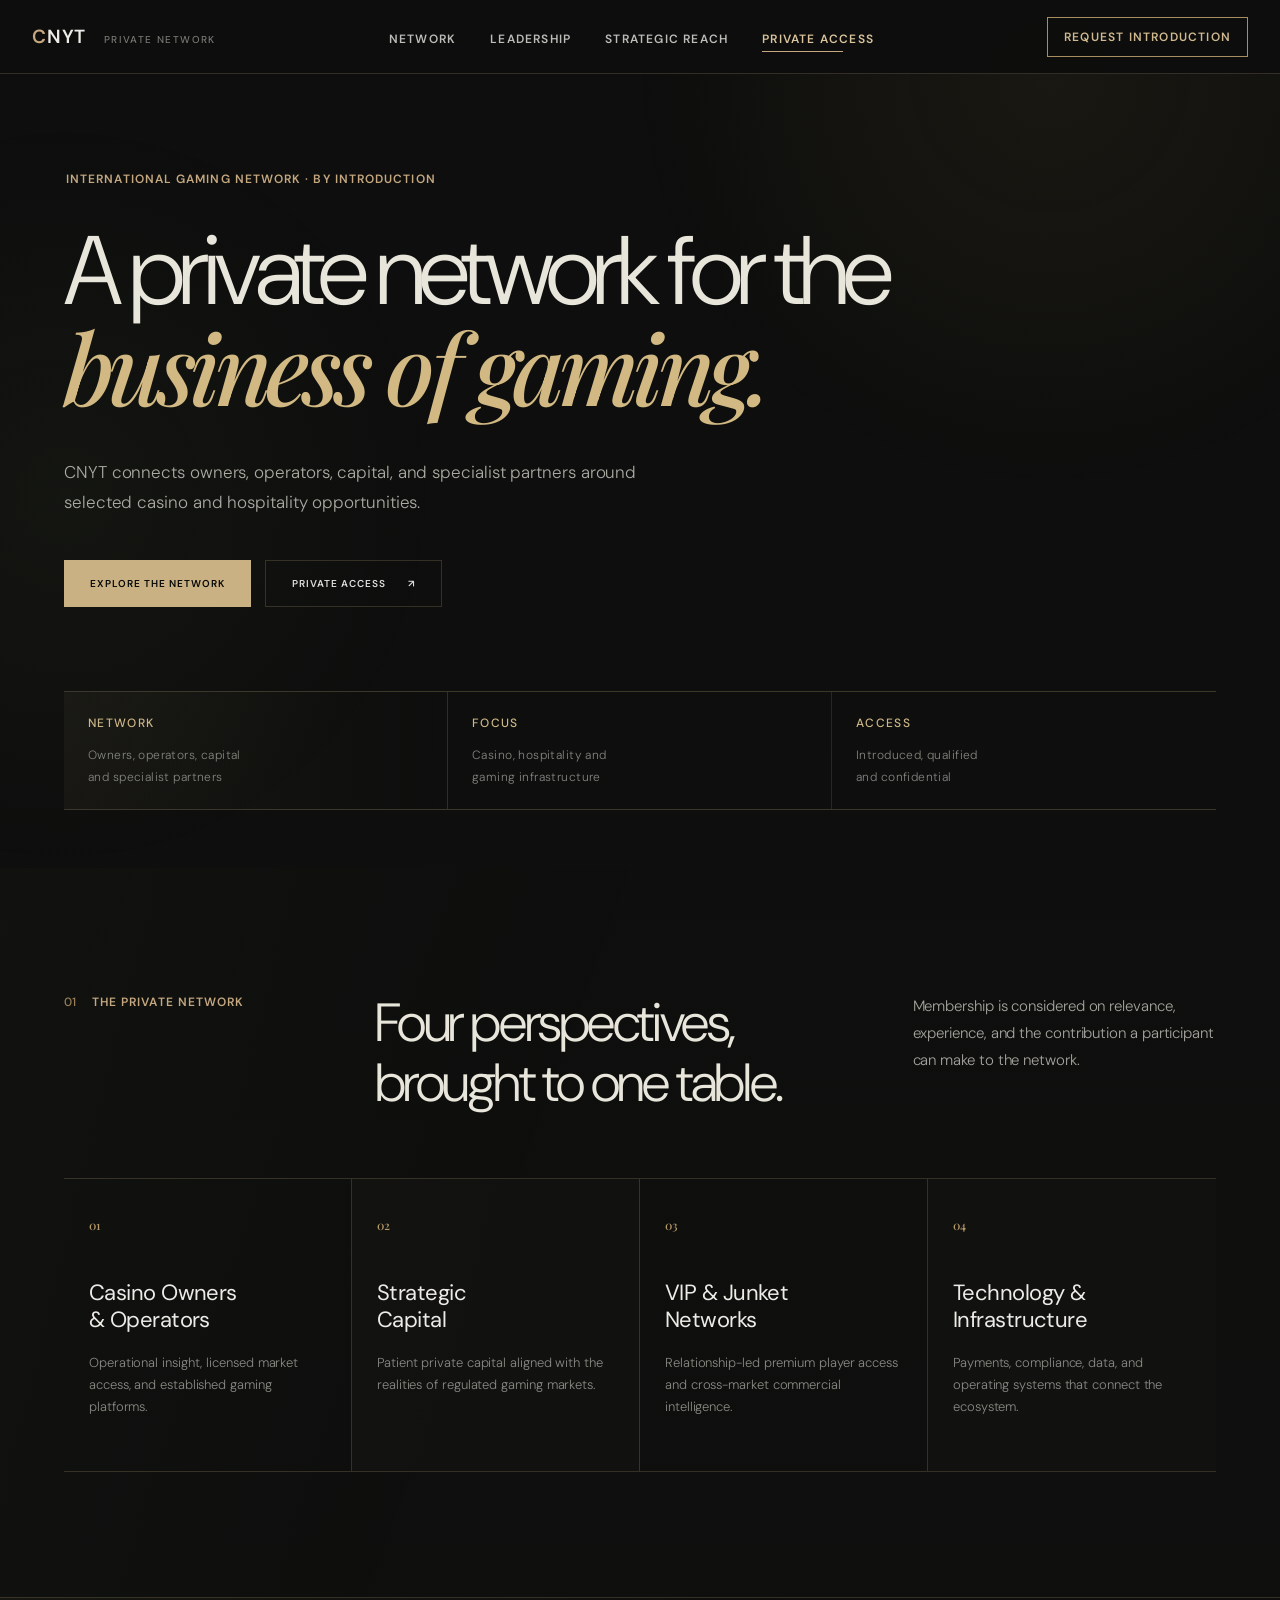
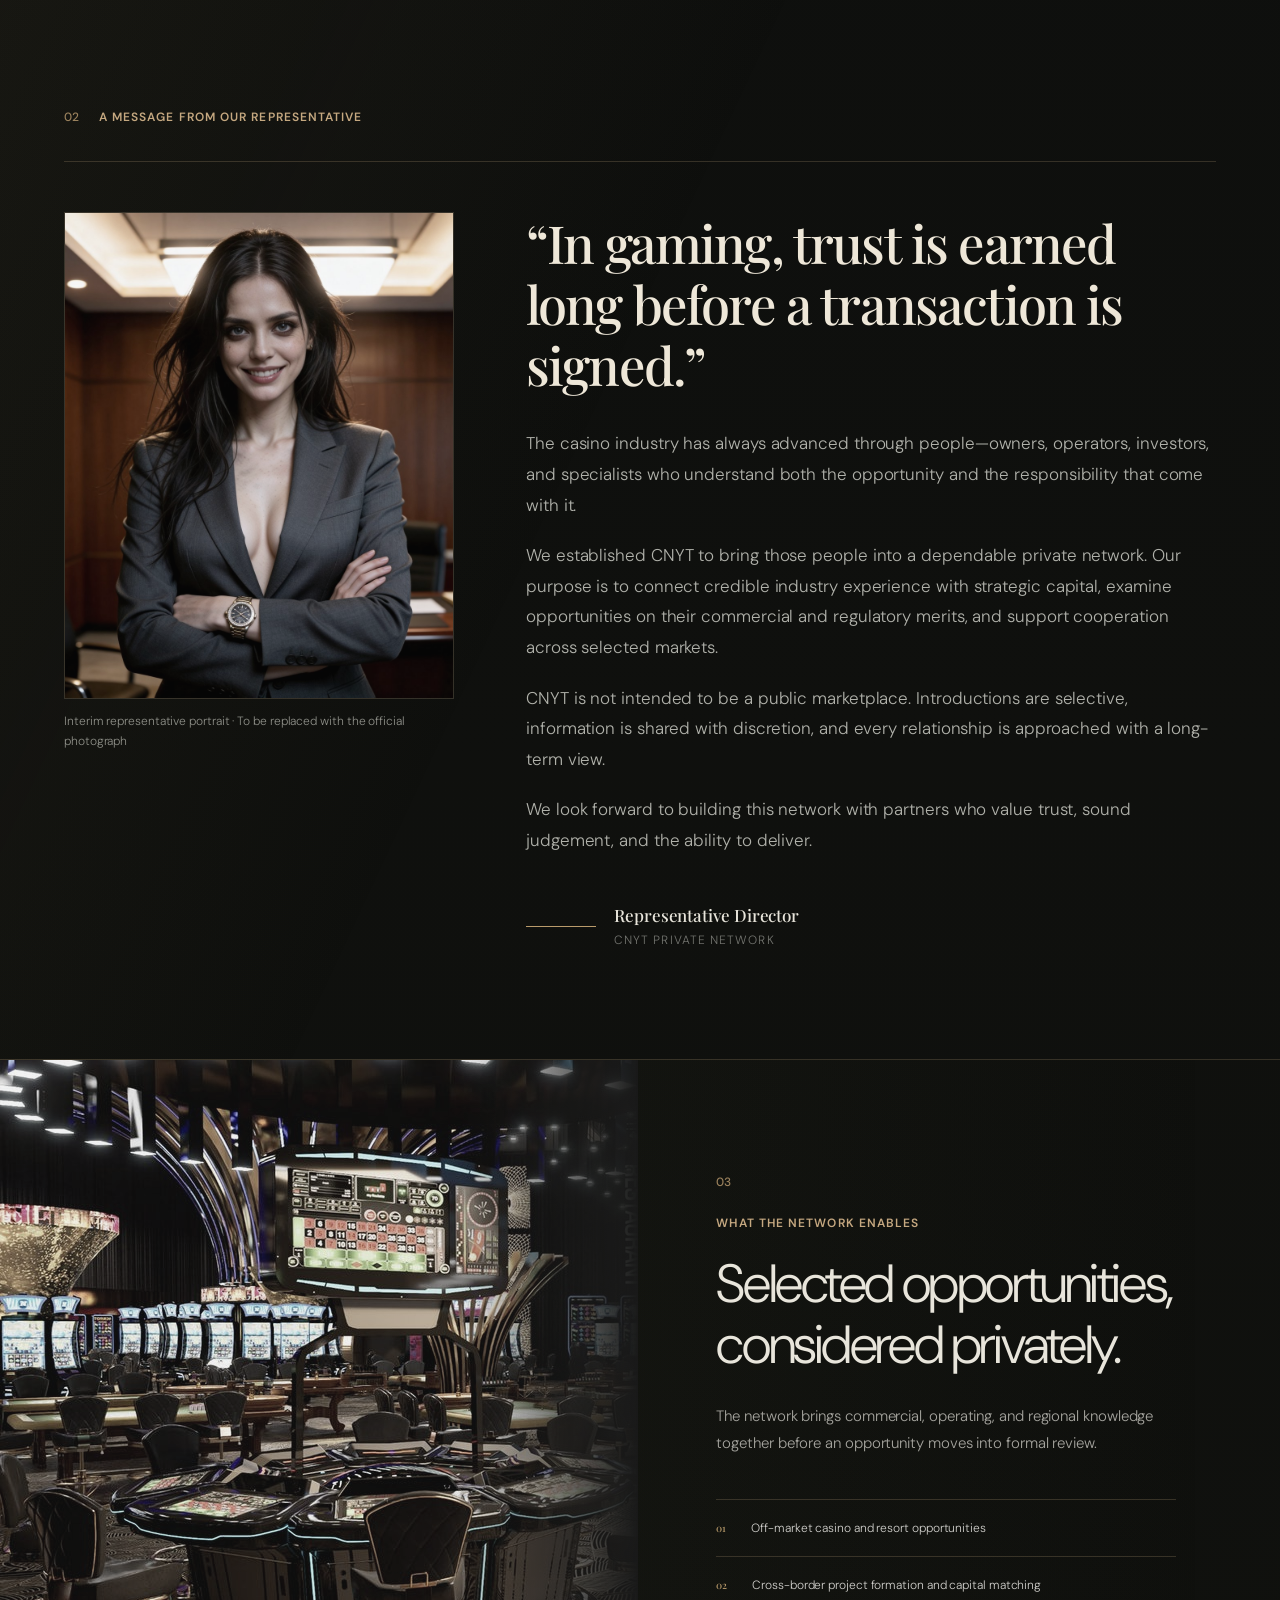
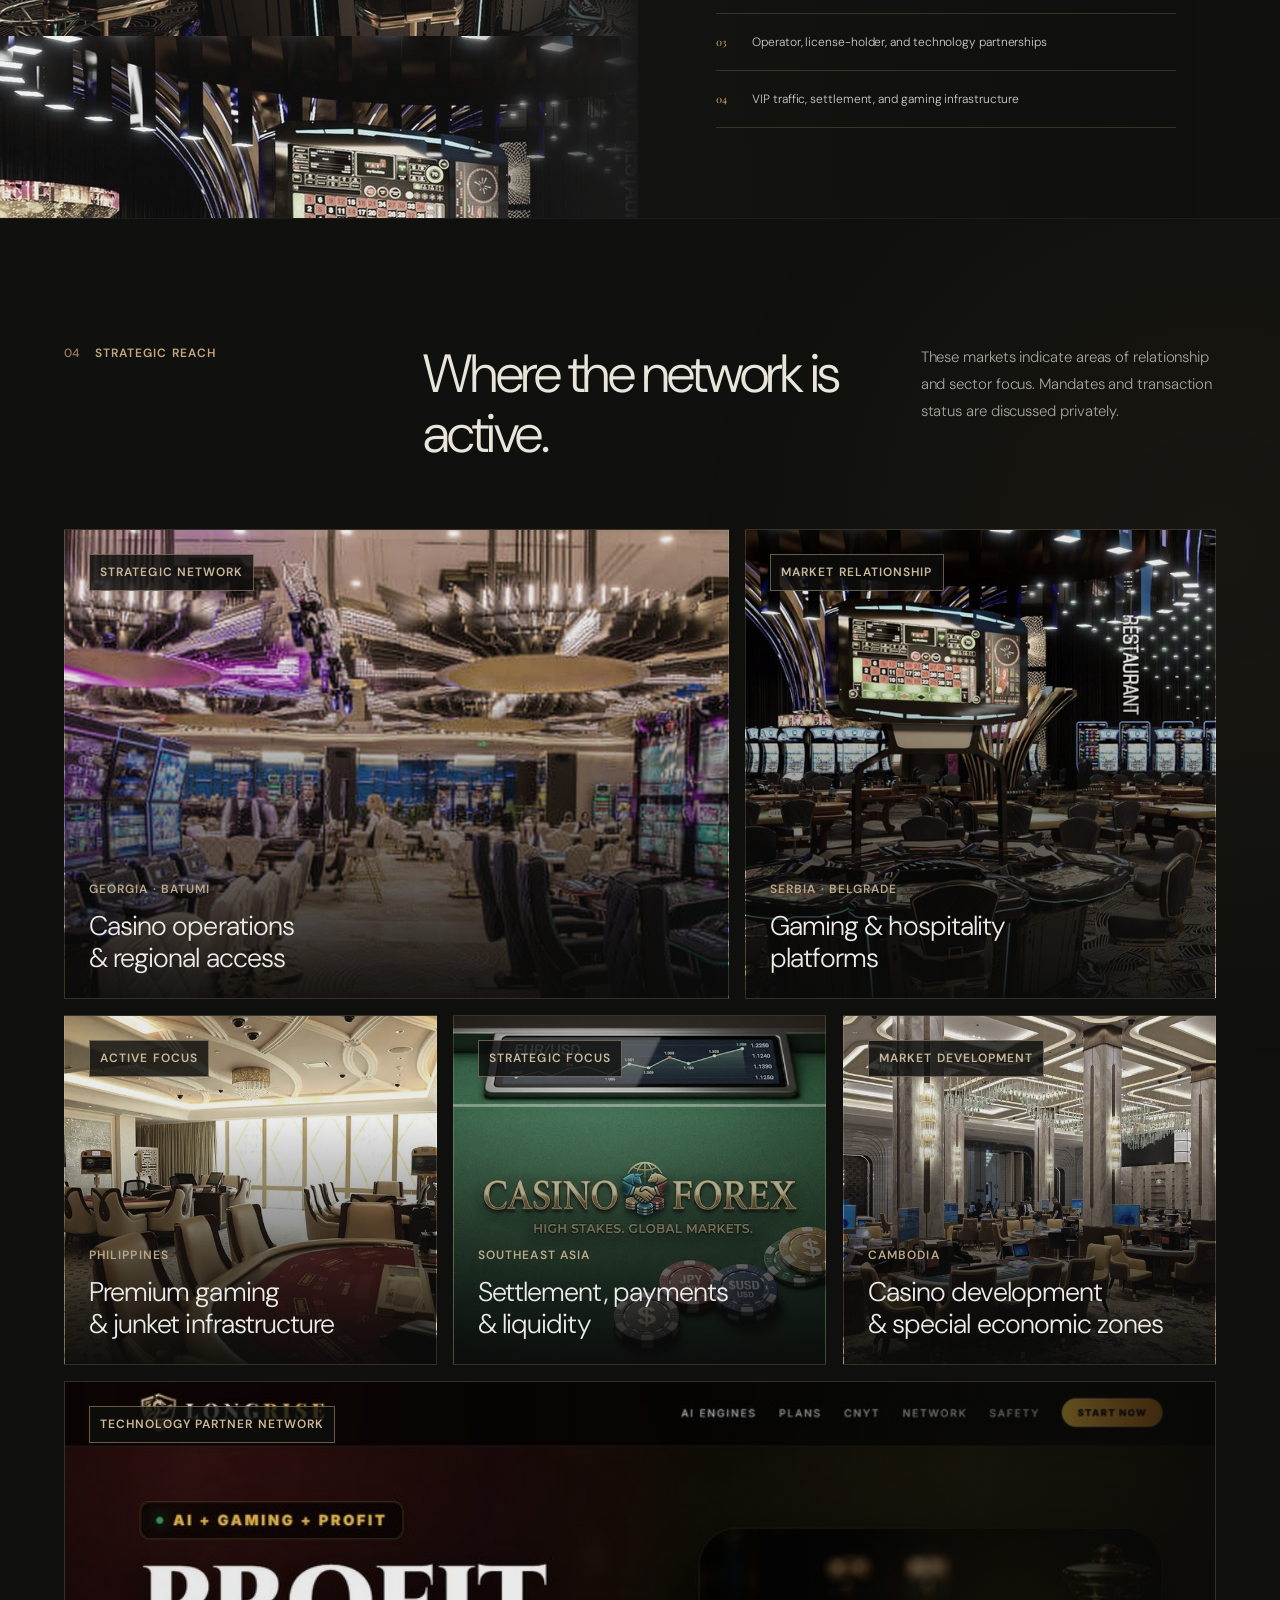
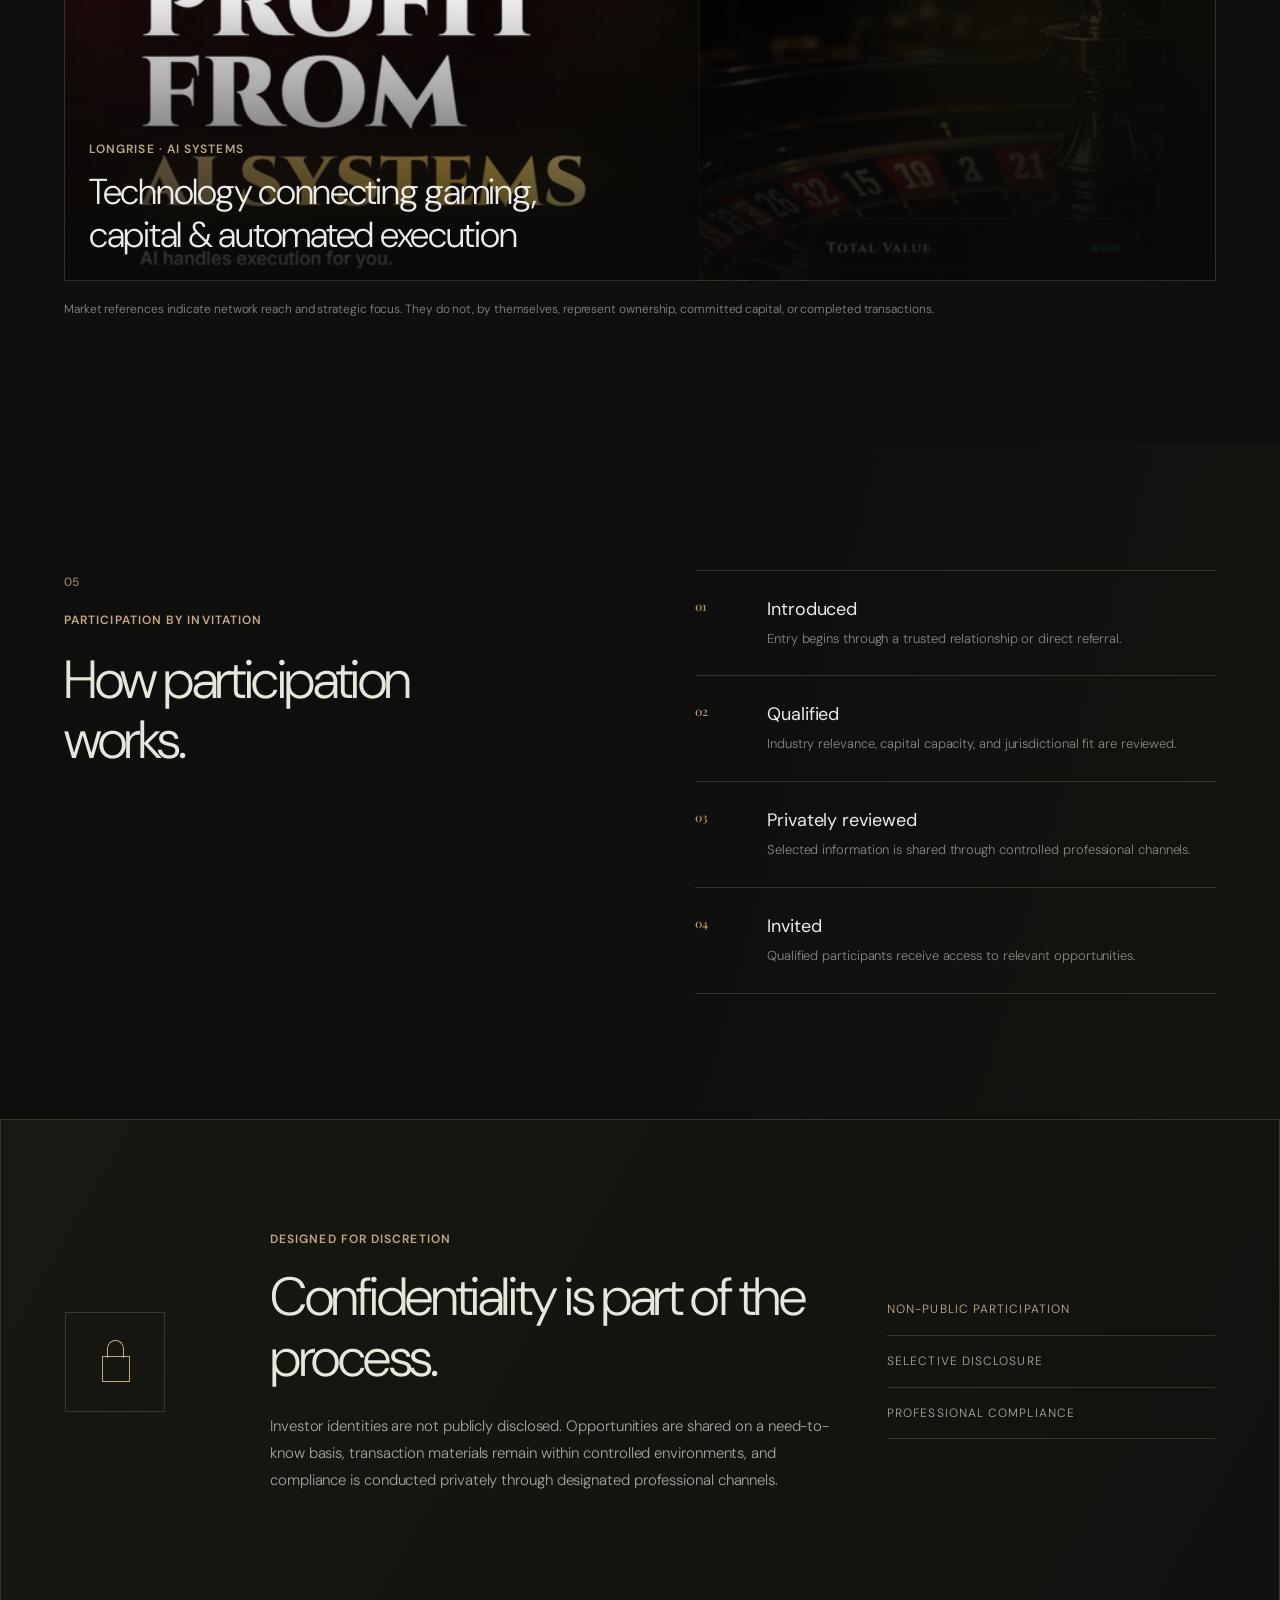
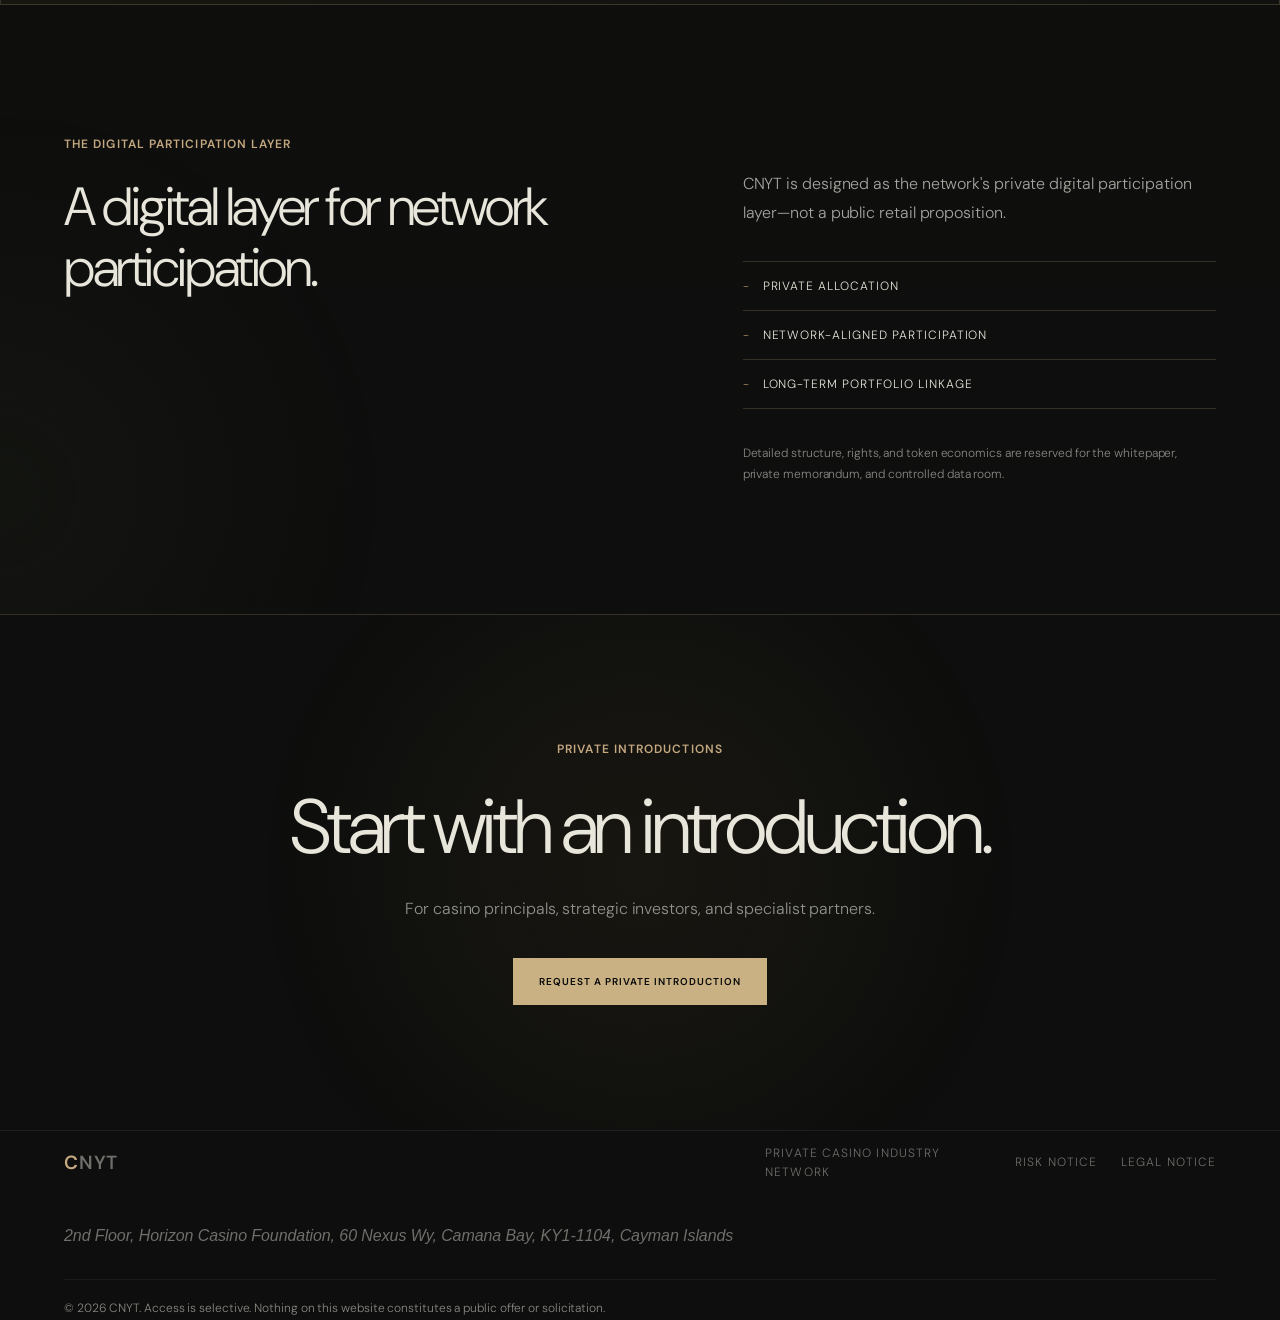
==== commit 75c05345: "Add Cayman Islands foundation address" ====
--- a/index2.html
+++ b/index2.html
@@ -256,6 +256,7 @@
     <a class="brand" href="#top"><i>C</i>NYT</a>
     <p>Private Casino Industry Network</p>
     <div><a href="./assets/docs/risk-notice.html">Risk Notice</a><a href="./assets/docs/legal-notice.html">Legal Notice</a></div>
+    <address>2nd Floor, Horizon Casino Foundation, 60 Nexus Wy, Camana Bay, KY1-1104, Cayman Islands</address>
     <small>&copy; 2026 CNYT. Access is selective. Nothing on this website constitutes a public offer or solicitation.</small>
   </footer>
   <script>
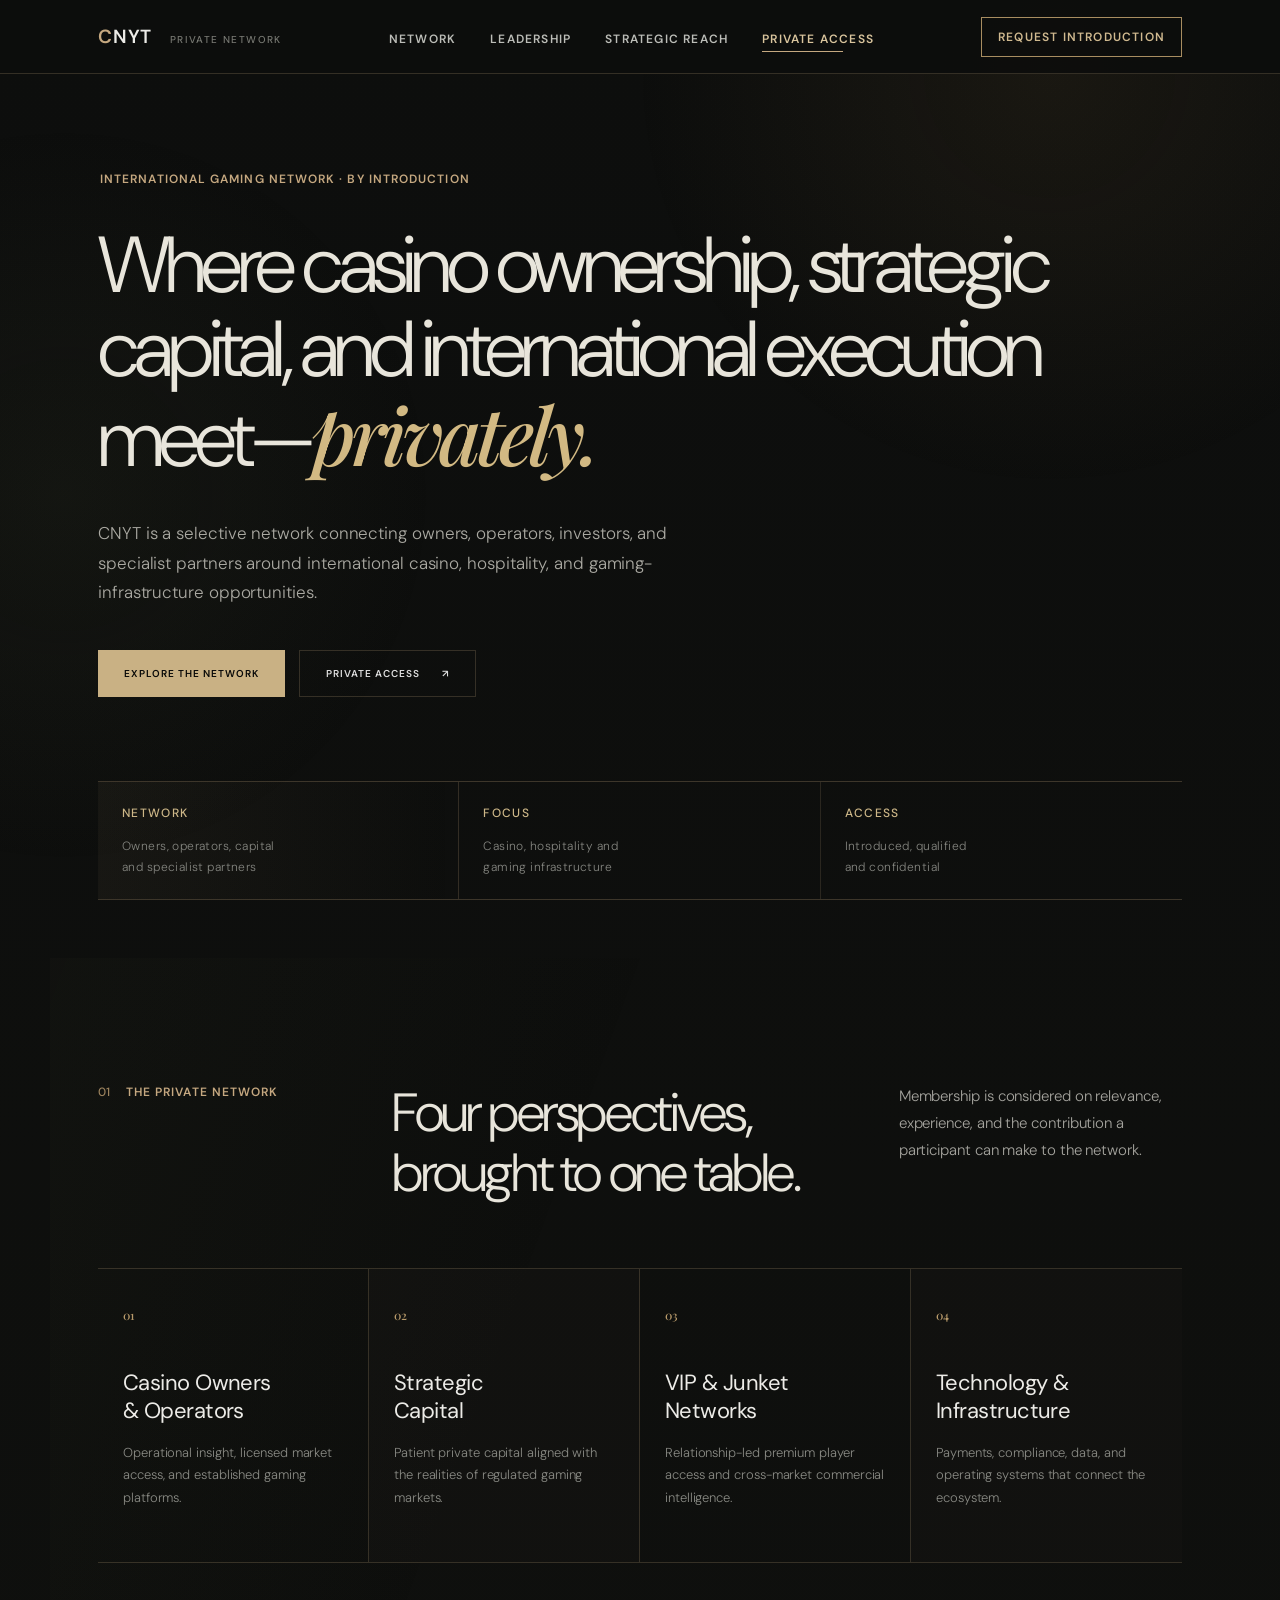
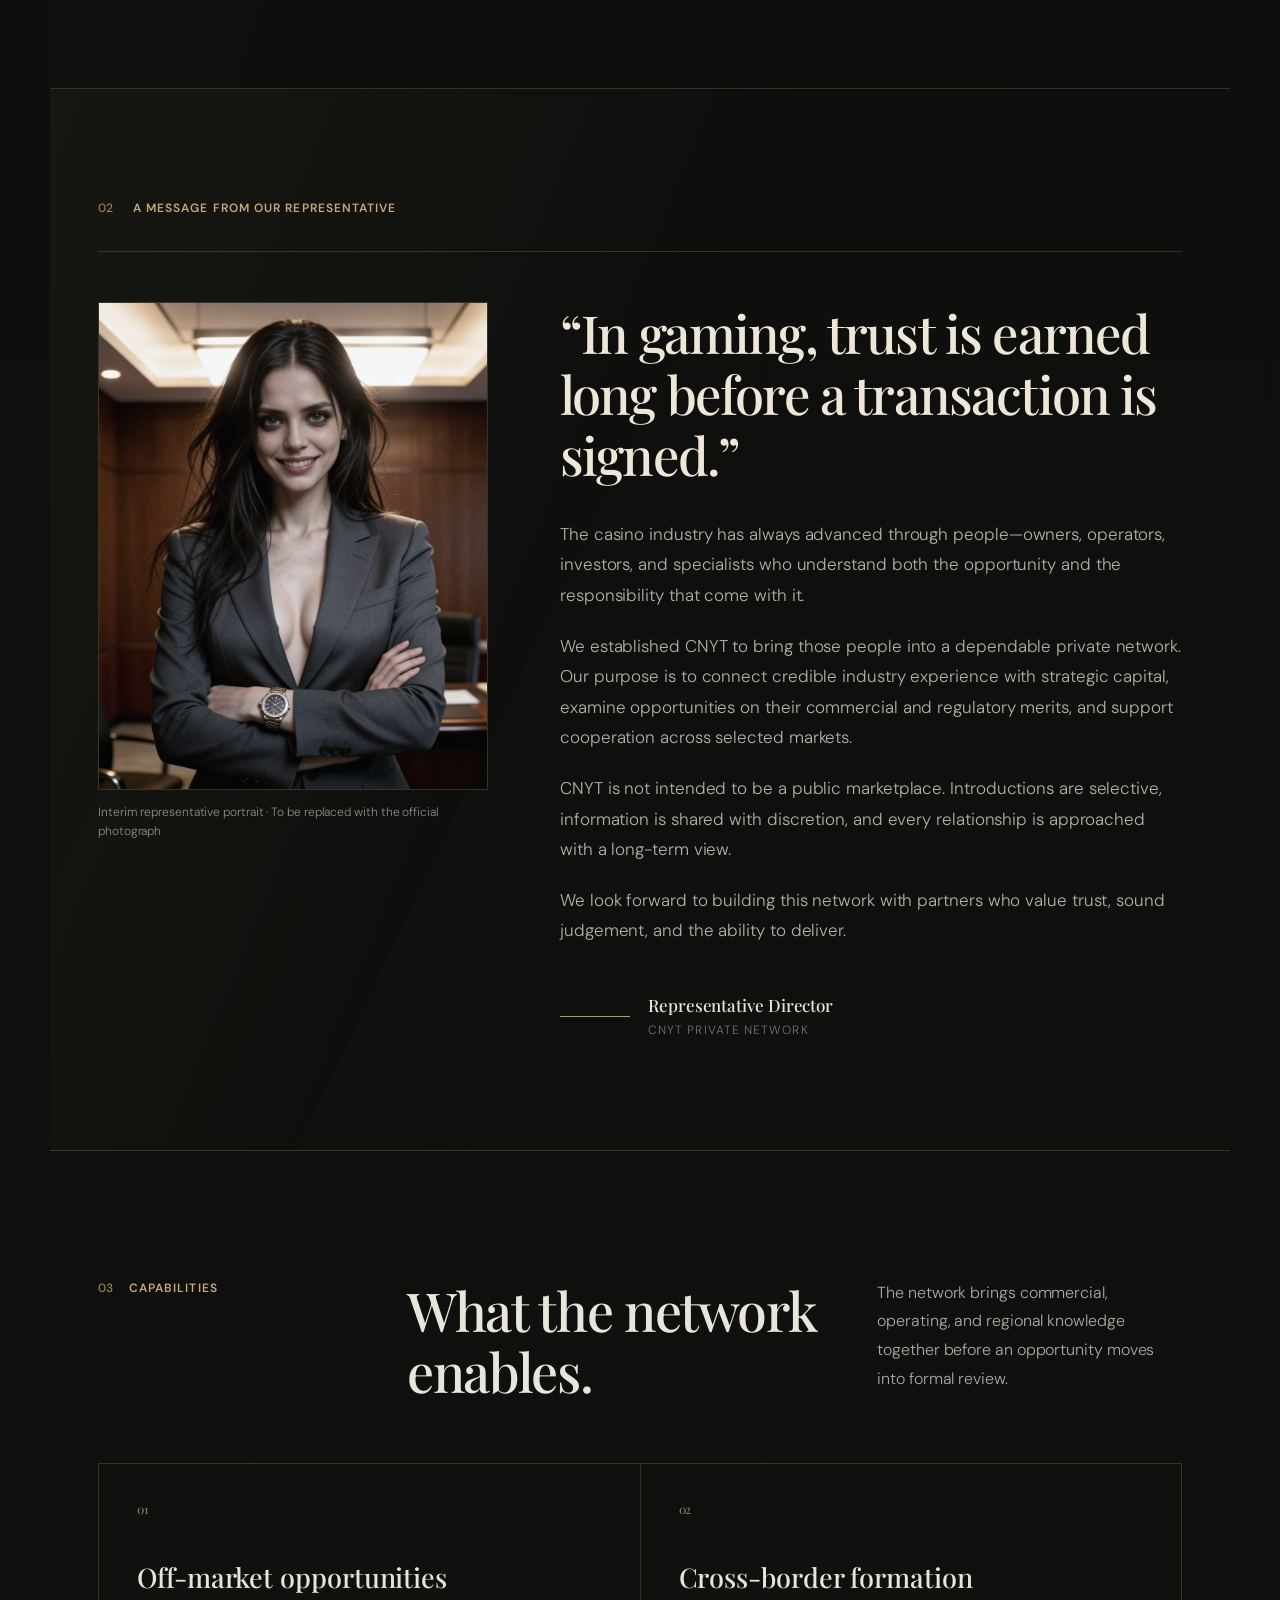
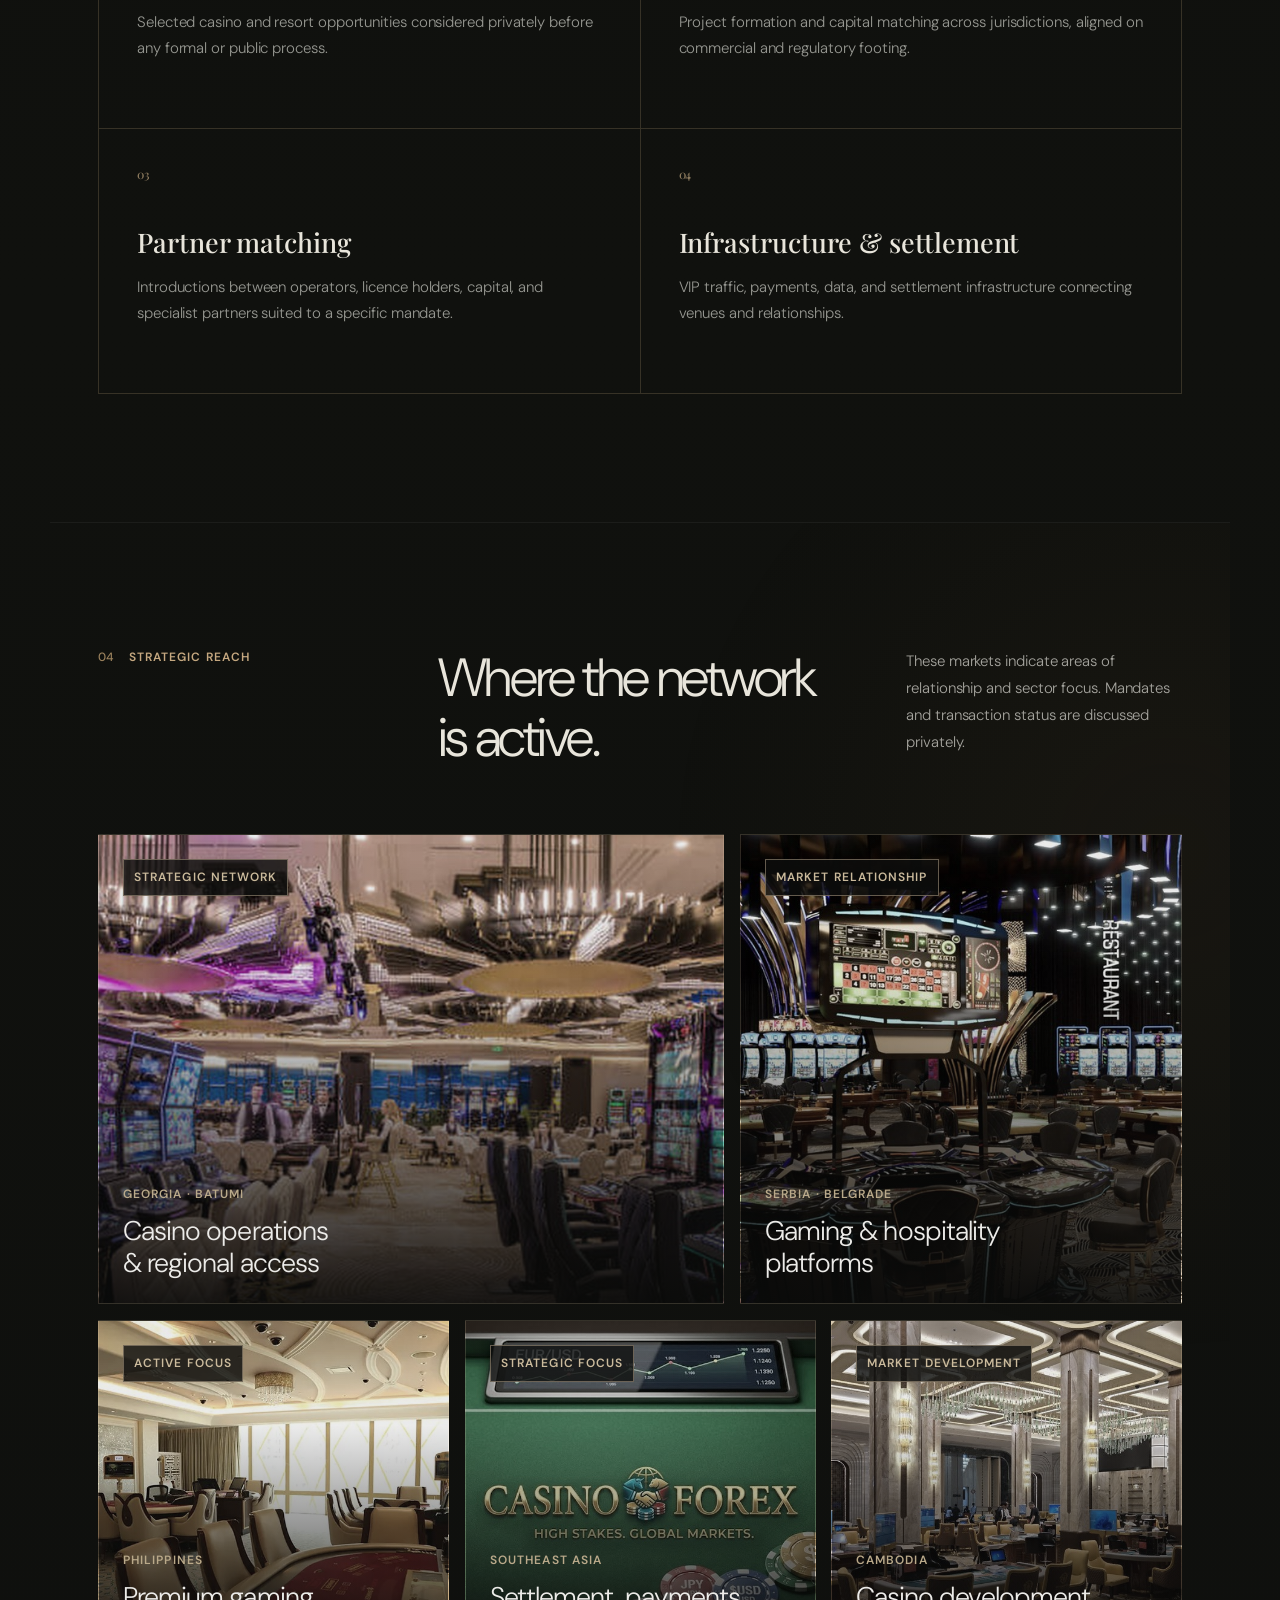
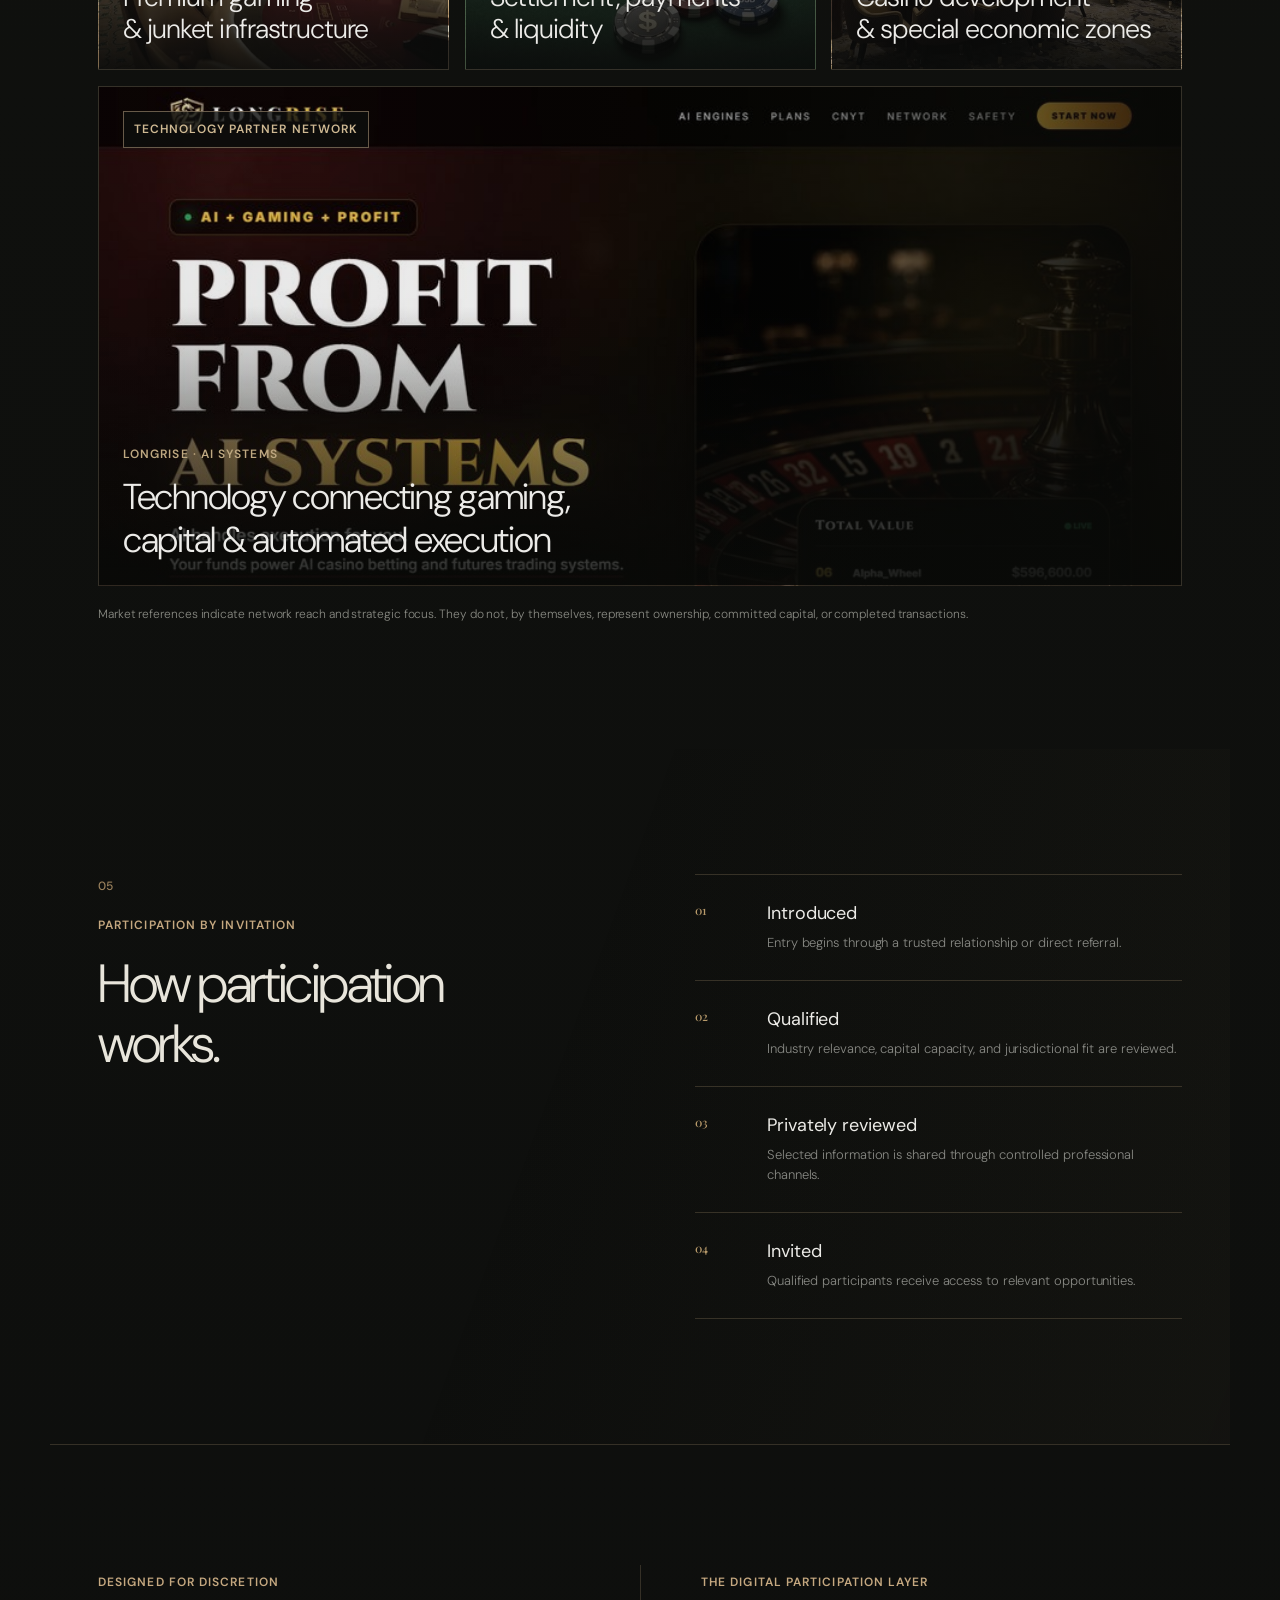
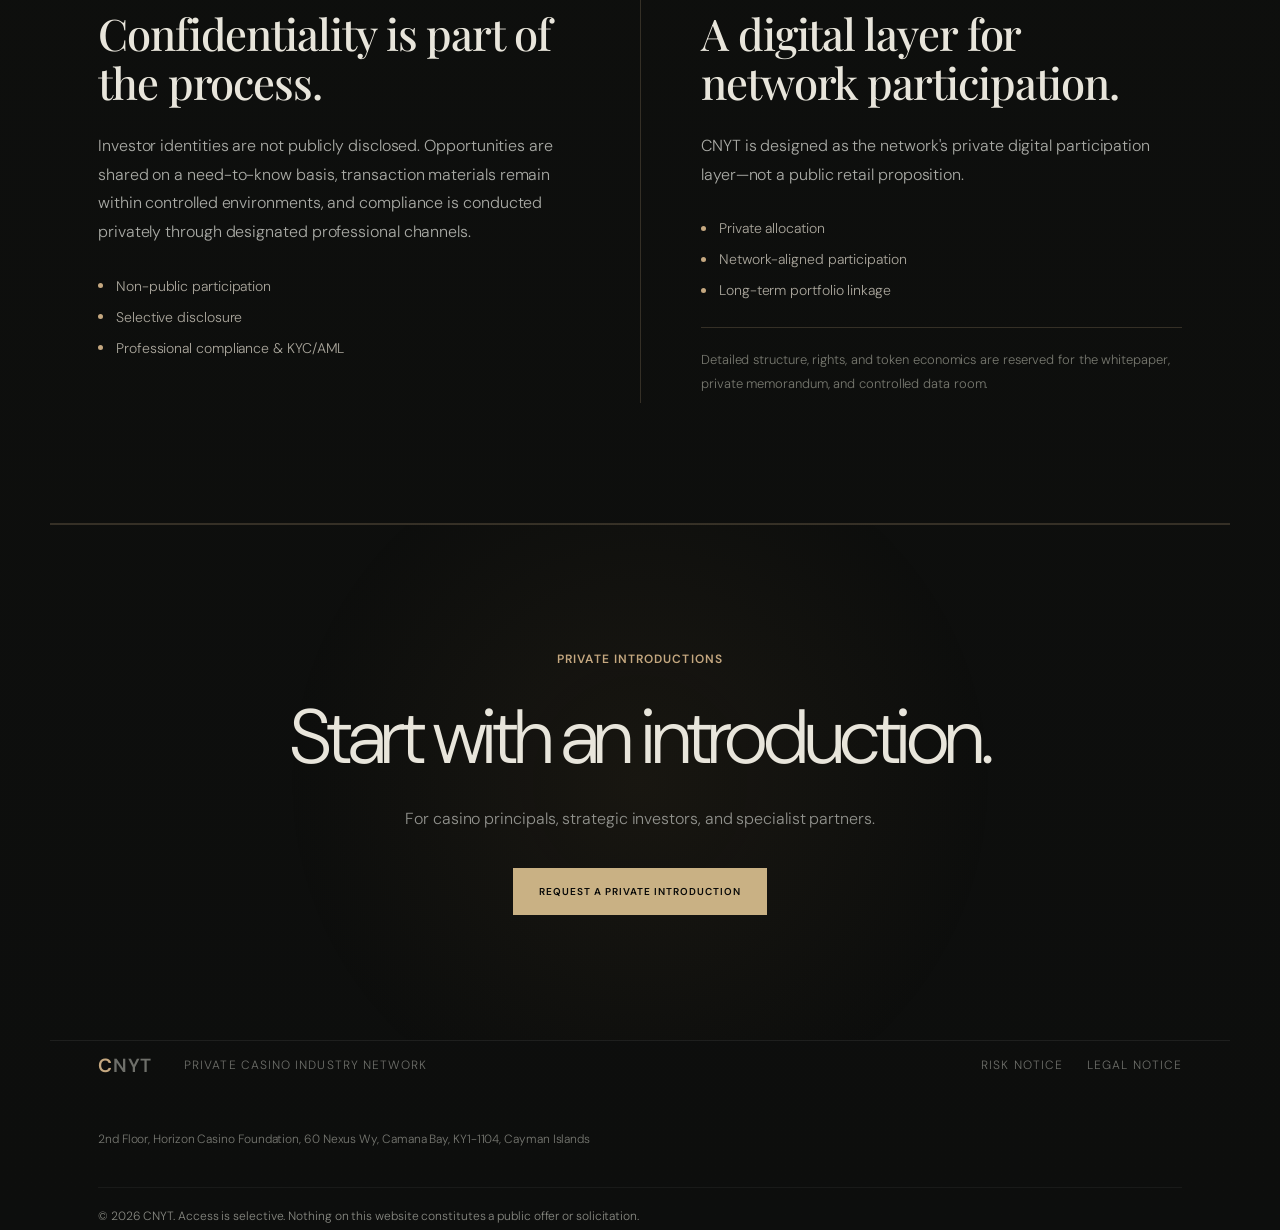
==== commit 70702fc4: "Publish refined CNYT external preview" ====
--- a/index2.html
+++ b/index2.html
@@ -21,6 +21,37 @@
 .access{display:grid;grid-template-columns:1fr 1fr;gap:110px;background:linear-gradient(100deg,rgba(207,176,121,.035),transparent)}.access-heading .eyebrow{margin:20px 0}.access-steps{list-style:none;padding:0;margin:0;border-top:1px solid var(--line)}.access-steps li{display:grid;grid-template-columns:52px 1fr;gap:20px;padding:26px 0;border-bottom:1px solid var(--line)}.access-steps b{font:500 11px var(--serif);color:var(--gold)}.access-steps h3{font:500 21px var(--serif);margin:0 0 8px}.access-steps p{font-size:13px;line-height:1.6;color:#888984;margin:0}.confidentiality{padding-top:110px;padding-bottom:110px;border:1px solid var(--line);display:grid;grid-template-columns:150px 1.2fr .7fr;gap:55px;align-items:center;background:#0d0e0c}.confidentiality .eyebrow{margin-bottom:19px}.confidentiality p{margin-top:25px;max-width:720px}.lock-mark{width:100px;height:100px;border:1px solid var(--line);border-radius:50%;position:relative}.lock-mark:before{content:"";position:absolute;width:26px;height:24px;border:1px solid var(--gold);left:36px;top:43px}.lock-mark:after{content:"";position:absolute;width:15px;height:17px;border:1px solid var(--gold);border-bottom:0;border-radius:12px 12px 0 0;left:41px;top:27px}.privacy-points{display:flex;flex-direction:column}.privacy-points span{font-size:11px;text-transform:uppercase;letter-spacing:.12em;color:#aaa;padding:16px 0;border-bottom:1px solid var(--line)}
 .digital-layer{padding-top:150px;padding-bottom:150px;display:grid;grid-template-columns:1.1fr .9fr;gap:100px}.digital-layer .eyebrow{margin-bottom:24px}.layer-copy{padding-top:35px}.layer-copy>p{font-size:16px}.layer-copy div{margin:34px 0;border-top:1px solid var(--line)}.layer-copy span{display:block;padding:16px 0;border-bottom:1px solid var(--line);color:var(--pale);font-size:12px;text-transform:uppercase;letter-spacing:.13em}.layer-copy .fine{font-size:11px;color:#666;line-height:1.7}.closing{text-align:center;padding-top:150px;padding-bottom:150px;border-top:1px solid var(--line);background:radial-gradient(circle at center,rgba(207,176,121,.07),transparent 56%)}.closing h2{margin:25px 0}.closing p{color:#92938e;margin:0 auto 36px;max-width:600px;line-height:1.7}
 footer{min-height:190px;border-top:1px solid rgba(255,255,255,.07);display:grid;grid-template-columns:auto 1fr auto;gap:32px;align-items:center;color:#6e6f6a}footer p{font-size:10px;text-transform:uppercase;letter-spacing:.15em}footer>div{display:flex;gap:24px;font-size:10px;text-transform:uppercase;letter-spacing:.12em}footer small{grid-column:1/-1;border-top:1px solid rgba(255,255,255,.05);padding-top:18px;font-size:9px}.reveal{opacity:0;transform:translateY(28px);transition:opacity .8s ease,transform .8s ease}.reveal.visible{opacity:1;transform:none}
+footer address{grid-column:1/-1;color:#777872;font-size:12px;line-height:1.7;font-style:normal;margin-top:4px}
+
+/* Editorial refinement: tighter institutional measure and clearer public information hierarchy */
+.section-shell{max-width:1180px;padding-left:48px;padding-right:48px}
+.site-header{padding-left:max(32px,calc((100vw - 1180px)/2 + 48px));padding-right:max(32px,calc((100vw - 1180px)/2 + 48px))}
+.hero h1{font-size:clamp(54px,6.2vw,86px);max-width:1040px;line-height:1.06}
+.hero-copy{max-width:690px}
+.capabilities{padding-top:128px;padding-bottom:128px}
+.capabilities-intro{display:grid;grid-template-columns:.7fr 1.15fr .85fr;gap:58px;align-items:start;margin-bottom:62px}
+.capabilities-intro>div{display:flex;align-items:center;gap:16px}
+.capabilities-intro h2,.framework-panel h2{font:500 clamp(38px,4.2vw,56px)/1.14 var(--serif);letter-spacing:-.025em;color:var(--pale);margin:0}
+.capabilities-intro>p,.framework-panel>p{font-size:16px;line-height:1.8;color:#a9aaa5;margin:0}
+.capabilities-grid{display:grid;grid-template-columns:repeat(2,minmax(0,1fr));border-top:1px solid var(--line);border-left:1px solid var(--line)}
+.capabilities-grid article{min-height:265px;padding:34px 38px 38px;border-right:1px solid var(--line);border-bottom:1px solid var(--line);transition:transform .28s ease,background .28s ease,border-color .28s ease}
+.capabilities-grid article:hover{transform:translateY(-4px);background:rgba(197,168,128,.045);border-color:rgba(197,168,128,.36)}
+.capabilities-grid article>span{font:500 12px var(--serif);color:#8b795d}
+.capabilities-grid h3{font:500 27px/1.25 var(--serif);color:var(--pale);margin:42px 0 14px}
+.capabilities-grid p{font-size:15px;line-height:1.75;color:#969791;max-width:470px;margin:0}
+.private-framework{display:grid;grid-template-columns:repeat(2,minmax(0,1fr));gap:0;padding-top:120px;padding-bottom:120px;border-top:1px solid var(--line);border-bottom:1px solid var(--line)}
+.framework-panel{padding:8px 60px 8px 0}
+.framework-panel+ .framework-panel{padding-left:60px;padding-right:0;border-left:1px solid var(--line)}
+.framework-panel h2{font-size:clamp(34px,3.4vw,46px);margin:17px 0 24px}
+.framework-panel>p{max-width:520px}
+.framework-points{display:flex;flex-direction:column;gap:13px;margin-top:30px}
+.framework-points span{display:flex;align-items:center;gap:13px;font-size:14px;color:#aaa69c}
+.framework-points span:before{content:"";width:5px;height:5px;flex:0 0 auto;border-radius:50%;background:var(--gold)}
+.framework-fine{font-size:13px!important;color:#77786f!important;border-top:1px solid var(--line);padding-top:20px;margin-top:28px!important}
+.reveal{opacity:.12;transform:translateY(18px)}
+@media(prefers-reduced-motion:reduce){.reveal{opacity:1;transform:none;transition:none}.capabilities-grid article{transition:none}}
+@media(max-width:900px){.capabilities-intro{grid-template-columns:1fr;gap:24px}.private-framework{grid-template-columns:1fr}.framework-panel{padding:0 0 60px}.framework-panel+ .framework-panel{padding:60px 0 0;border-left:0;border-top:1px solid var(--line)}}
+@media(max-width:700px){.section-shell{padding-left:22px;padding-right:22px}.hero h1{font-size:clamp(40px,11.2vw,52px)}.capabilities{padding-top:86px;padding-bottom:86px}.capabilities-grid{grid-template-columns:1fr}.capabilities-grid article{min-height:0;padding:30px 26px 34px}.capabilities-grid h3{font-size:25px;margin-top:28px}.capabilities-grid p{font-size:16px}.private-framework{padding-top:82px;padding-bottom:82px}.framework-panel h2{font-size:34px}.framework-panel>p{font-size:16px}.framework-points span{font-size:14px}}
 @media(max-width:900px){.section-shell{padding-left:28px;padding-right:28px}.site-header{padding:0 28px;height:74px}.brand small,.header-cta{display:none}.menu-toggle{display:block;margin-left:auto;border:0;background:none;width:35px;height:35px;padding:7px}.menu-toggle span{display:block;height:1px;background:#ddd;margin:7px 0}.site-header nav{display:none;position:absolute;top:74px;left:0;right:0;padding:24px 28px;background:#0b0c0b;border-bottom:1px solid var(--line);flex-direction:column;gap:22px}.site-header nav.open{display:flex}.hero{padding-top:140px;min-height:auto}.hero h1{font-size:clamp(48px,12vw,74px)}.signal-strip{grid-template-columns:1fr;margin-top:70px}.signal-strip div{border-right:0;border-bottom:1px solid var(--line)}.signal-strip div:last-child{border-bottom:0}.section-intro,.section-intro.compact{grid-template-columns:1fr;gap:28px}.principal-grid{grid-template-columns:1fr 1fr}.principal-grid article:nth-child(2){border-right:0}.principal-grid article:nth-child(-n+2){border-bottom:1px solid var(--line)}.leadership{grid-template-columns:1fr;gap:60px}.representative-mark{width:150px;height:180px}.leadership-message{padding-left:25px}.opportunity{grid-template-columns:1fr;padding:0}.opportunity-image{min-height:430px;background-image:linear-gradient(0deg,var(--ink),transparent 50%),url('./assets/images/grand-casino-beograd-card.jpg')}.opportunity-copy{padding:70px 28px}.access,.digital-layer{grid-template-columns:1fr;gap:60px}.confidentiality{grid-template-columns:100px 1fr}.privacy-points{grid-column:1/-1}.wide-card{grid-template-columns:1fr}.tech-lines{display:none}}
 @media(max-width:600px){.section-shell{padding-left:20px;padding-right:20px}.site-header{padding:0 20px}.hero{padding-top:125px;padding-bottom:48px}.hero h1{font-size:45px;line-height:1.04;margin:25px 0}.hero-copy{font-size:15px}.hero-actions{flex-direction:column}.button{width:100%}.signal-strip{margin-top:55px}.network,.reach,.access{padding-top:92px;padding-bottom:92px}.section-intro{margin-bottom:48px}.section-intro h2,.opportunity h2,.access h2,.confidentiality h2,.digital-layer h2,.closing h2{font-size:38px}.principal-grid{grid-template-columns:1fr}.principal-grid article{border-right:0;border-bottom:1px solid var(--line)!important;min-height:auto;padding:30px 20px}.principal-grid h3{margin-top:28px}.leadership{padding-top:90px;padding-bottom:90px;gap:50px}.representative-mark{width:125px;height:150px;font-size:72px}.leadership-message{padding-left:0}.quote-mark{left:-8px;top:-45px}.leadership-message h2{font-size:35px}.opportunity-image{min-height:300px}.reach-grid{grid-template-columns:1fr}.reach-card{min-height:350px}.wide-card{grid-column:auto}.confidentiality{margin:0 20px;padding:55px 25px;grid-template-columns:1fr}.digital-layer{padding-top:95px;padding-bottom:95px}.closing{padding-top:100px;padding-bottom:100px}footer{grid-template-columns:1fr;padding-top:48px;padding-bottom:38px}footer>div,footer small{grid-column:1}.reach-card h3{font-size:27px}}
 @media(prefers-reduced-motion:reduce){*{scroll-behavior:auto!important}.ambient{display:none}.reveal{opacity:1;transform:none;transition:none}}
@@ -101,6 +132,10 @@
 @media(max-width:600px){.eyebrow,.signal-strip b,.signal-strip span,.section-number,.status,.reach-card small,.reach-note,.identity-note,.signature-block small,.access-steps b,.privacy-points span,.layer-copy .fine,footer p,footer>div,footer small{font-size:13px}.site-header nav a{font-size:13px}}
 .digital-layer{background:radial-gradient(circle at 0% 80%,rgba(76,82,52,.09),transparent 28%)}.layer-copy span:before{content:'-';color:#a98e61;margin-right:13px}.closing{background:radial-gradient(circle at center,rgba(117,91,51,.11),transparent 55%)}.closing .eyebrow{color:#c5a880}
 
+/* Final editorial scale overrides */
+.hero h1{font-size:clamp(54px,6.2vw,86px);line-height:1.06;max-width:1040px}
+@media(max-width:700px){.hero h1{font-size:clamp(40px,11.2vw,52px);line-height:1.04}}
+
 </style>
 </head>
 <body>
@@ -121,8 +156,8 @@
   <main id="top">
     <section class="hero section-shell">
       <div class="eyebrow">International gaming network &middot; By introduction</div>
-      <h1>A private network for the <em>business of gaming.</em></h1>
-      <p class="hero-copy">CNYT connects owners, operators, capital, and specialist partners around selected casino and hospitality opportunities.</p>
+      <h1>Where casino ownership, strategic capital, and international execution meet&mdash;<em>privately.</em></h1>
+      <p class="hero-copy">CNYT is a selective network connecting owners, operators, investors, and specialist partners around international casino, hospitality, and gaming-infrastructure opportunities.</p>
       <div class="hero-actions">
         <a class="button primary" href="#network">Explore the network</a>
         <a class="button secondary" href="#access">Private access <span>&nearr;</span></a>
@@ -175,19 +210,17 @@
       </div>
     </section>
 
-    <section class="opportunity section-shell reveal">
-      <div class="opportunity-image" role="img" aria-label="Premium casino interior"></div>
-      <div class="opportunity-copy">
-        <span class="section-number">03</span>
-        <div class="eyebrow">What the network enables</div>
-        <h2>Selected opportunities, considered privately.</h2>
+    <section id="enables" class="capabilities section-shell reveal">
+      <div class="capabilities-intro">
+        <div><span class="section-number">03</span><span class="eyebrow">Capabilities</span></div>
+        <h2>What the network enables.</h2>
         <p>The network brings commercial, operating, and regional knowledge together before an opportunity moves into formal review.</p>
-        <ul>
-          <li><span>01</span>Off-market casino and resort opportunities</li>
-          <li><span>02</span>Cross-border project formation and capital matching</li>
-          <li><span>03</span>Operator, license-holder, and technology partnerships</li>
-          <li><span>04</span>VIP traffic, settlement, and gaming infrastructure</li>
-        </ul>
+      </div>
+      <div class="capabilities-grid">
+        <article><span>01</span><h3>Off-market opportunities</h3><p>Selected casino and resort opportunities considered privately before any formal or public process.</p></article>
+        <article><span>02</span><h3>Cross-border formation</h3><p>Project formation and capital matching across jurisdictions, aligned on commercial and regulatory footing.</p></article>
+        <article><span>03</span><h3>Partner matching</h3><p>Introductions between operators, licence holders, capital, and specialist partners suited to a specific mandate.</p></article>
+        <article><span>04</span><h3>Infrastructure &amp; settlement</h3><p>VIP traffic, payments, data, and settlement infrastructure connecting venues and relationships.</p></article>
       </div>
     </section>
 
@@ -222,26 +255,20 @@
       </ol>
     </section>
 
-    <section class="confidentiality section-shell reveal">
-      <div class="lock-mark" aria-hidden="true"><span></span></div>
-      <div>
+    <section class="private-framework section-shell reveal">
+      <article class="framework-panel">
         <div class="eyebrow">Designed for discretion</div>
         <h2>Confidentiality is part of the process.</h2>
         <p>Investor identities are not publicly disclosed. Opportunities are shared on a need-to-know basis, transaction materials remain within controlled environments, and compliance is conducted privately through designated professional channels.</p>
-      </div>
-      <div class="privacy-points"><span>Non-public participation</span><span>Selective disclosure</span><span>Professional compliance</span></div>
-    </section>
-
-    <section class="digital-layer section-shell reveal">
-      <div>
+        <div class="framework-points"><span>Non-public participation</span><span>Selective disclosure</span><span>Professional compliance &amp; KYC/AML</span></div>
+      </article>
+      <article class="framework-panel">
         <div class="eyebrow">The digital participation layer</div>
         <h2>A digital layer for network participation.</h2>
-      </div>
-      <div class="layer-copy">
         <p>CNYT is designed as the network's private digital participation layer&mdash;not a public retail proposition.</p>
-        <div><span>Private allocation</span><span>Network-aligned participation</span><span>Long-term portfolio linkage</span></div>
-        <p class="fine">Detailed structure, rights, and token economics are reserved for the whitepaper, private memorandum, and controlled data room.</p>
-      </div>
+        <div class="framework-points"><span>Private allocation</span><span>Network-aligned participation</span><span>Long-term portfolio linkage</span></div>
+        <p class="framework-fine">Detailed structure, rights, and token economics are reserved for the whitepaper, private memorandum, and controlled data room.</p>
+      </article>
     </section>
 
     <section class="closing section-shell reveal">
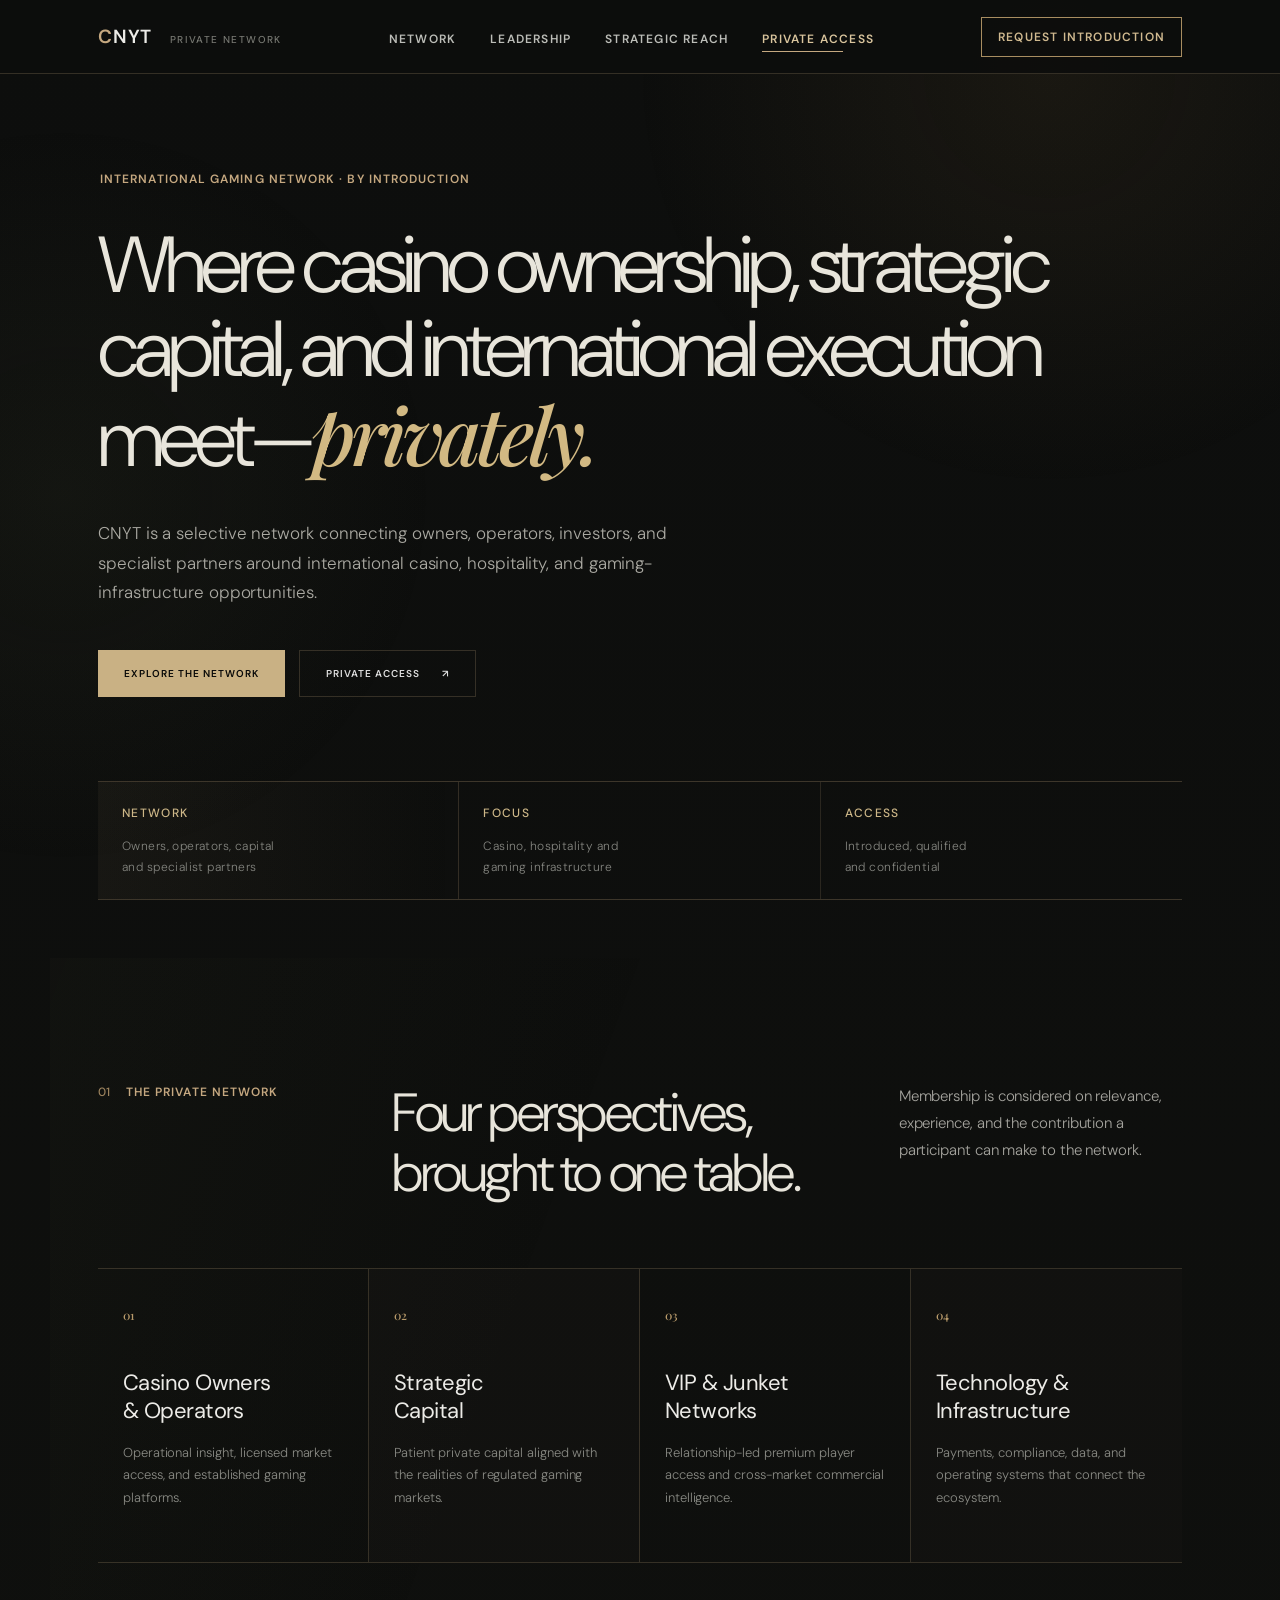
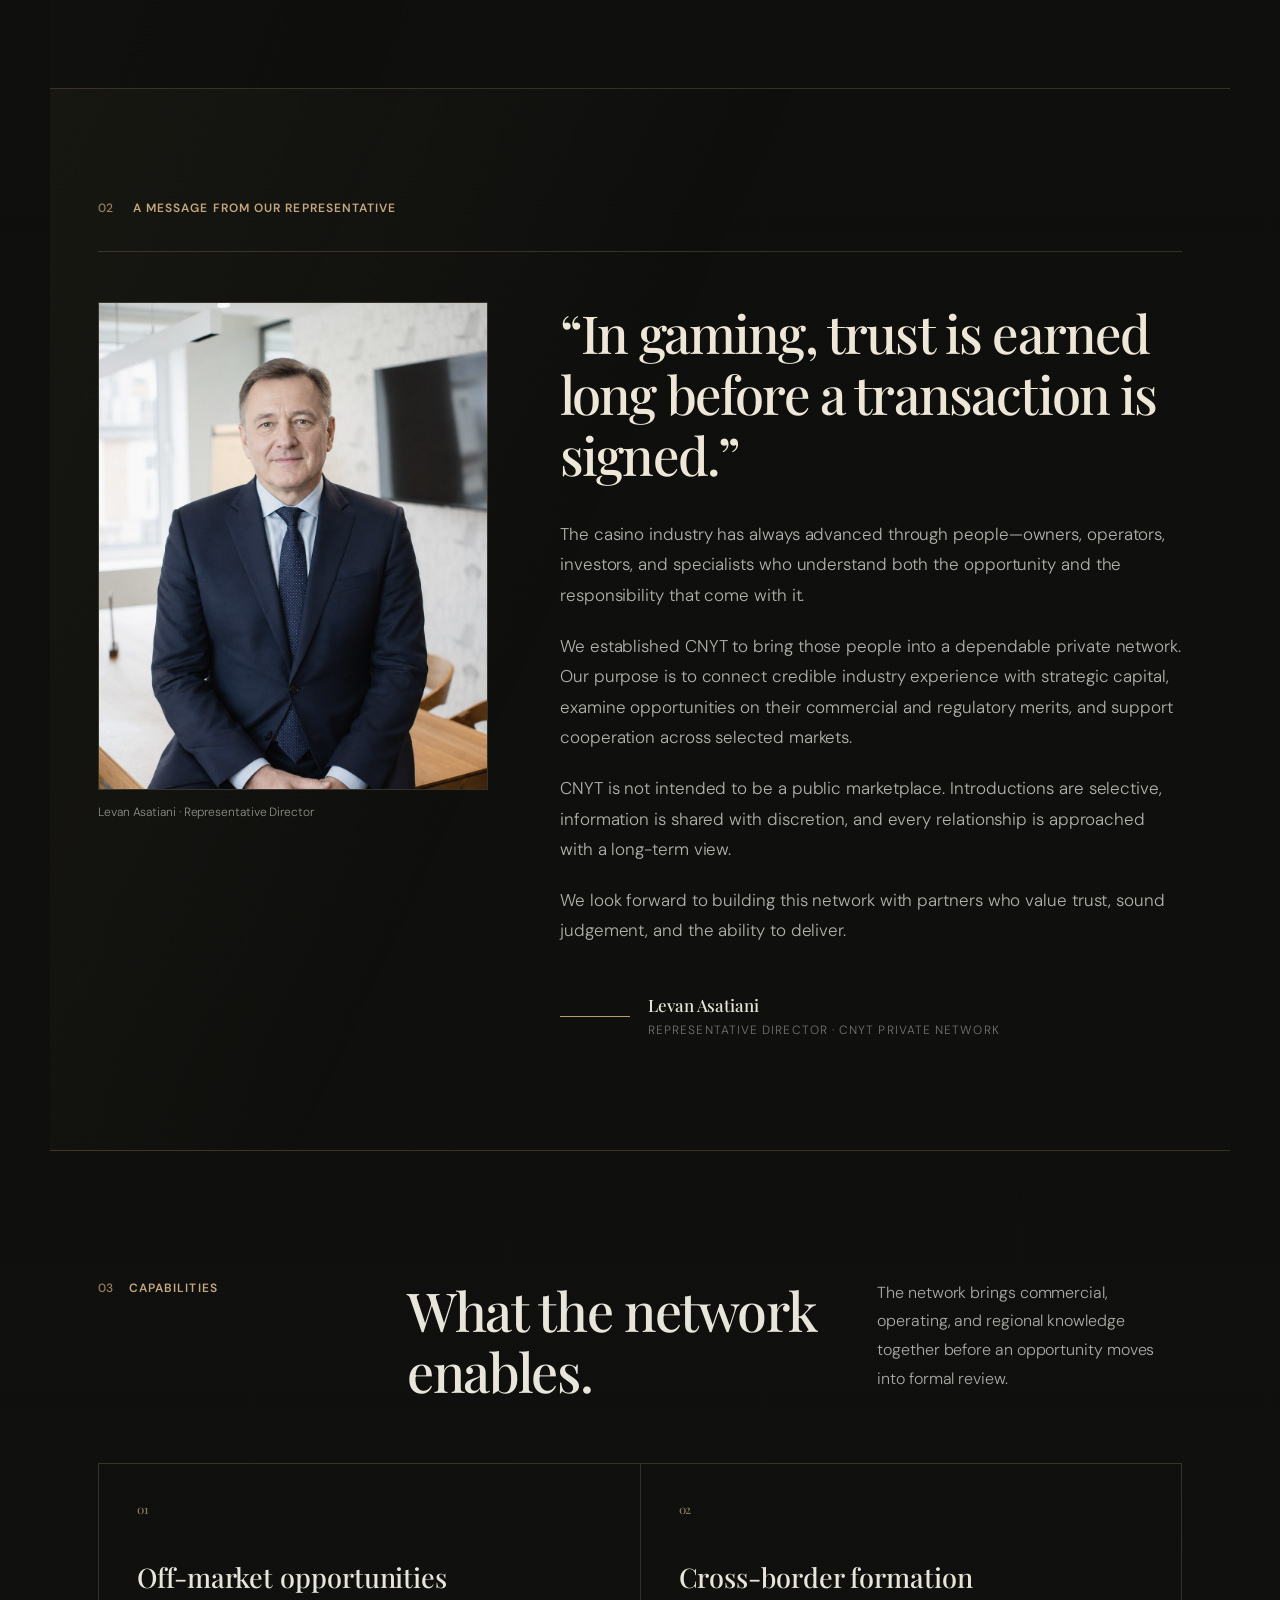
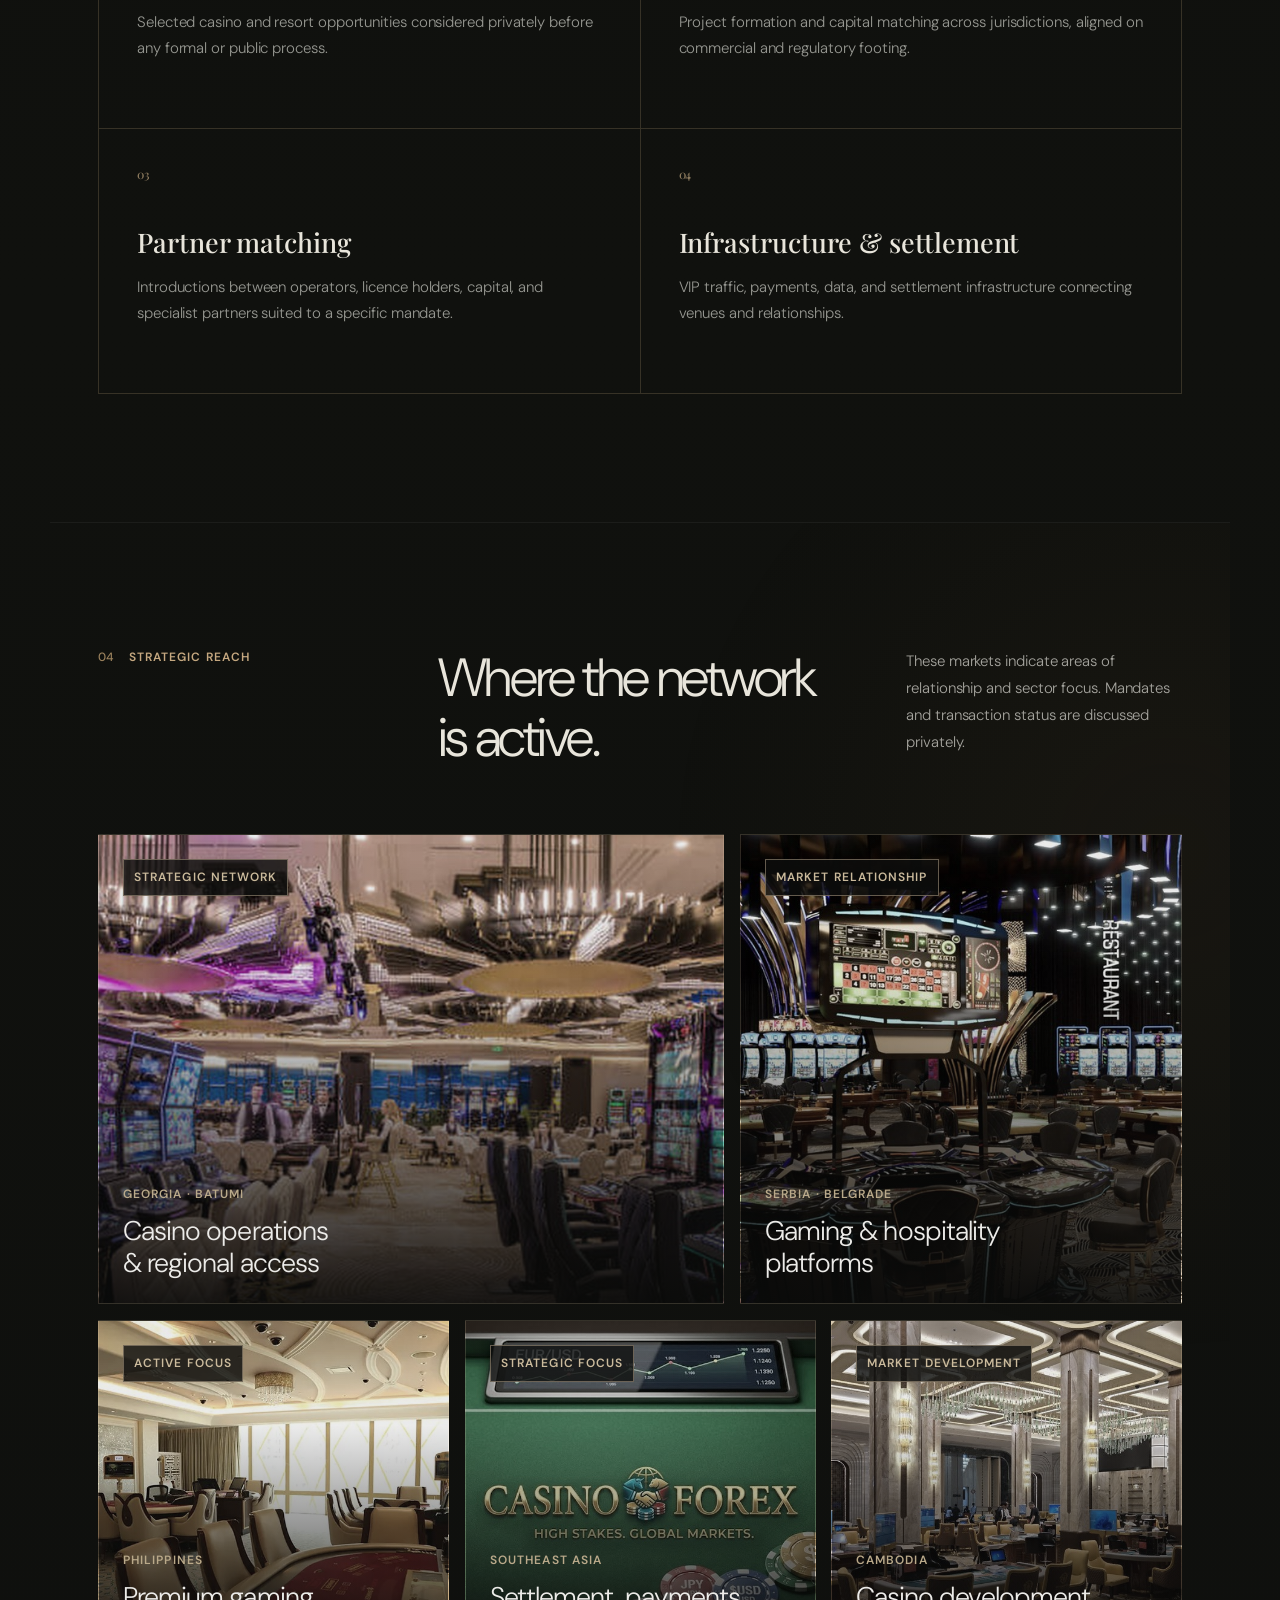
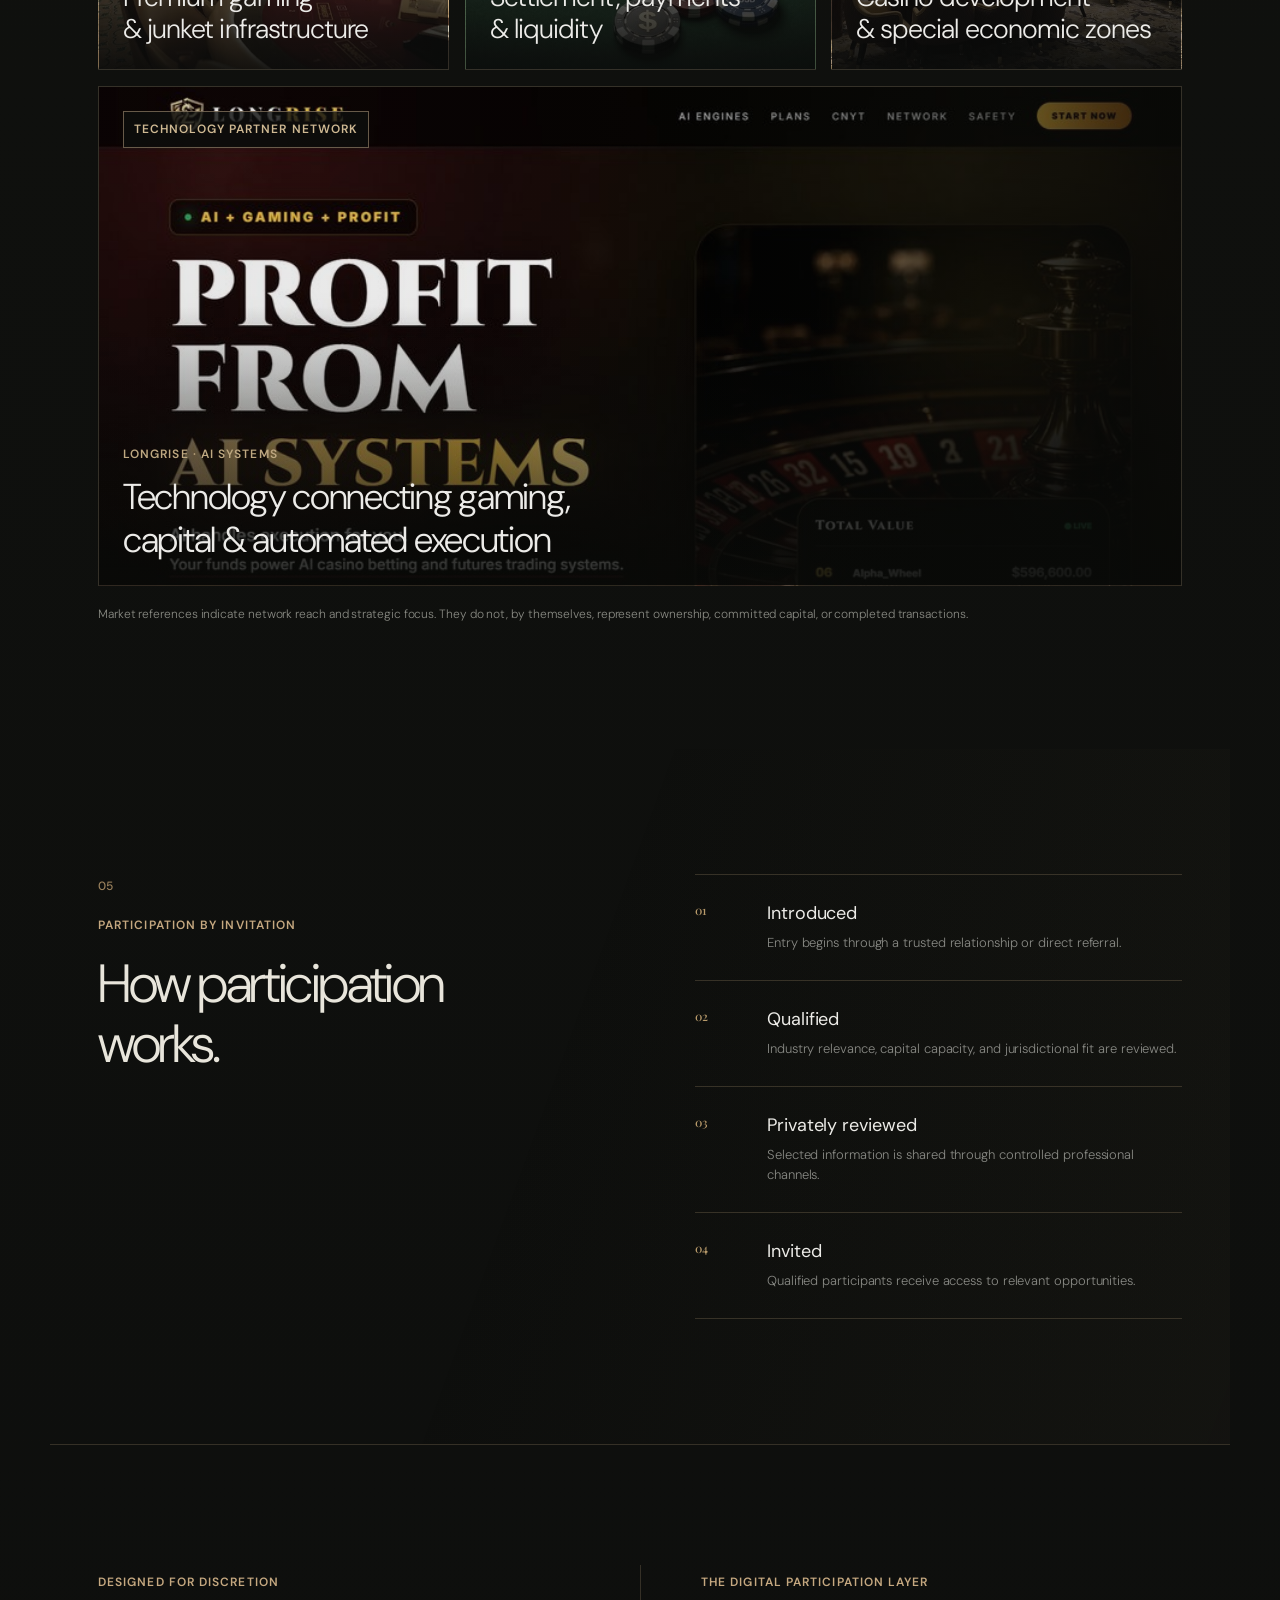
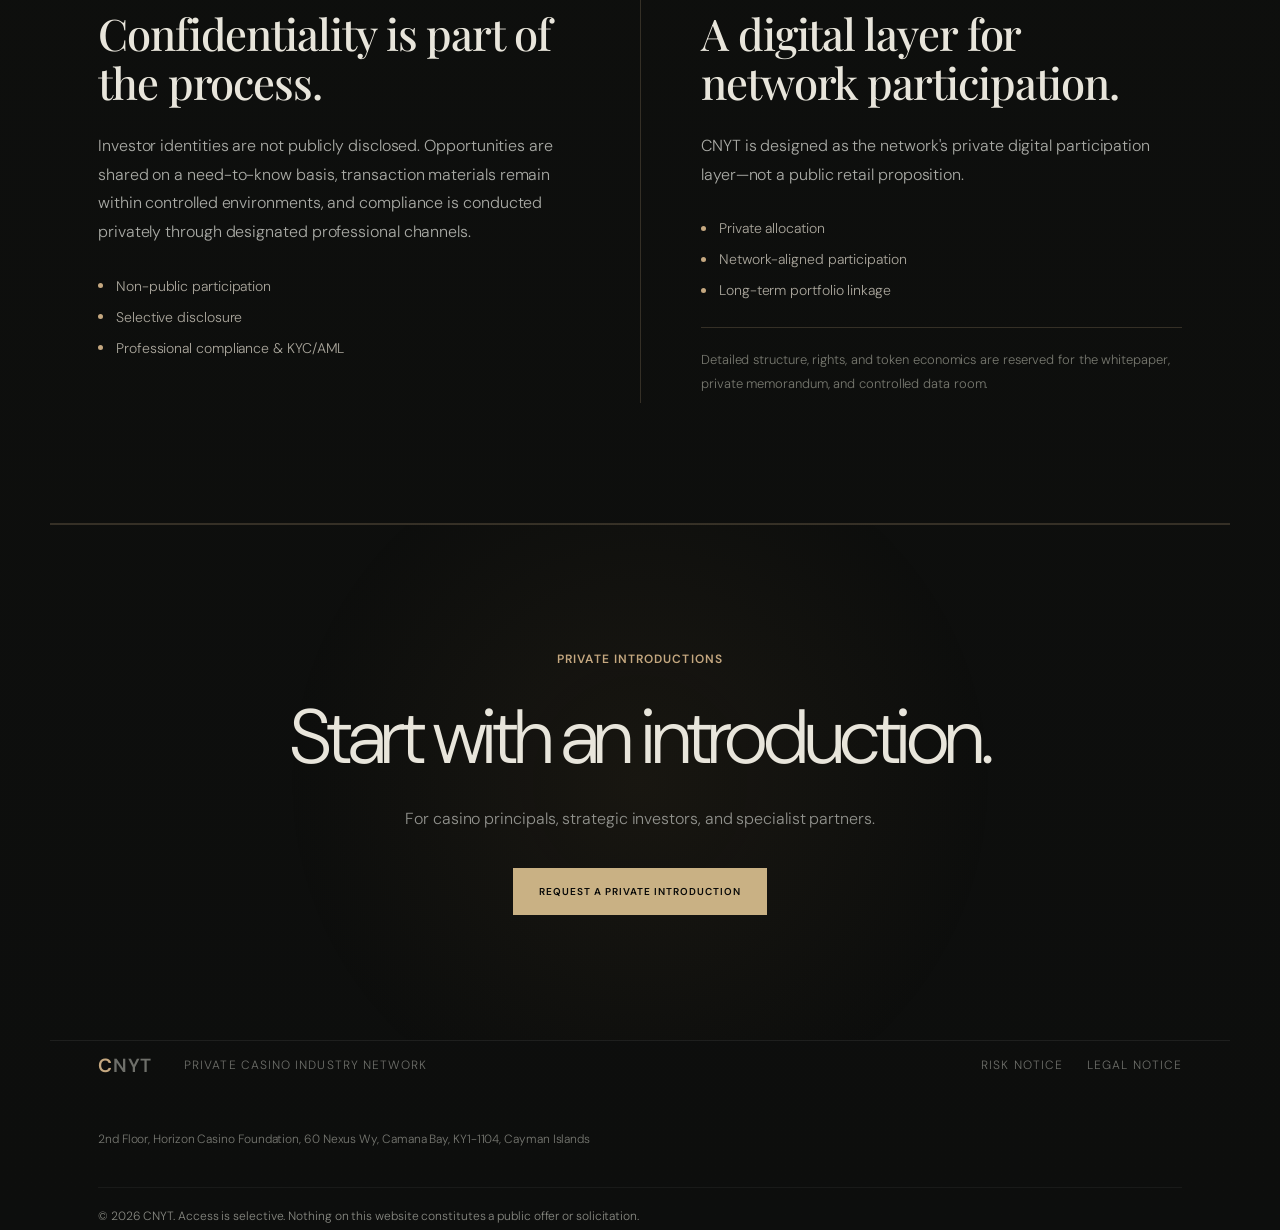
==== commit d8e02ceb: "Add Levan Asatiani profile and CEO portrait" ====
--- a/index2.html
+++ b/index2.html
@@ -192,8 +192,8 @@
       </div>
       <div class="leadership-body">
         <figure class="representative-portrait">
-          <img src="[data-uri]" alt="Interim portrait for the CNYT Representative Director" />
-          <figcaption>Interim representative portrait &middot; To be replaced with the official photograph</figcaption>
+          <img src="[data-uri]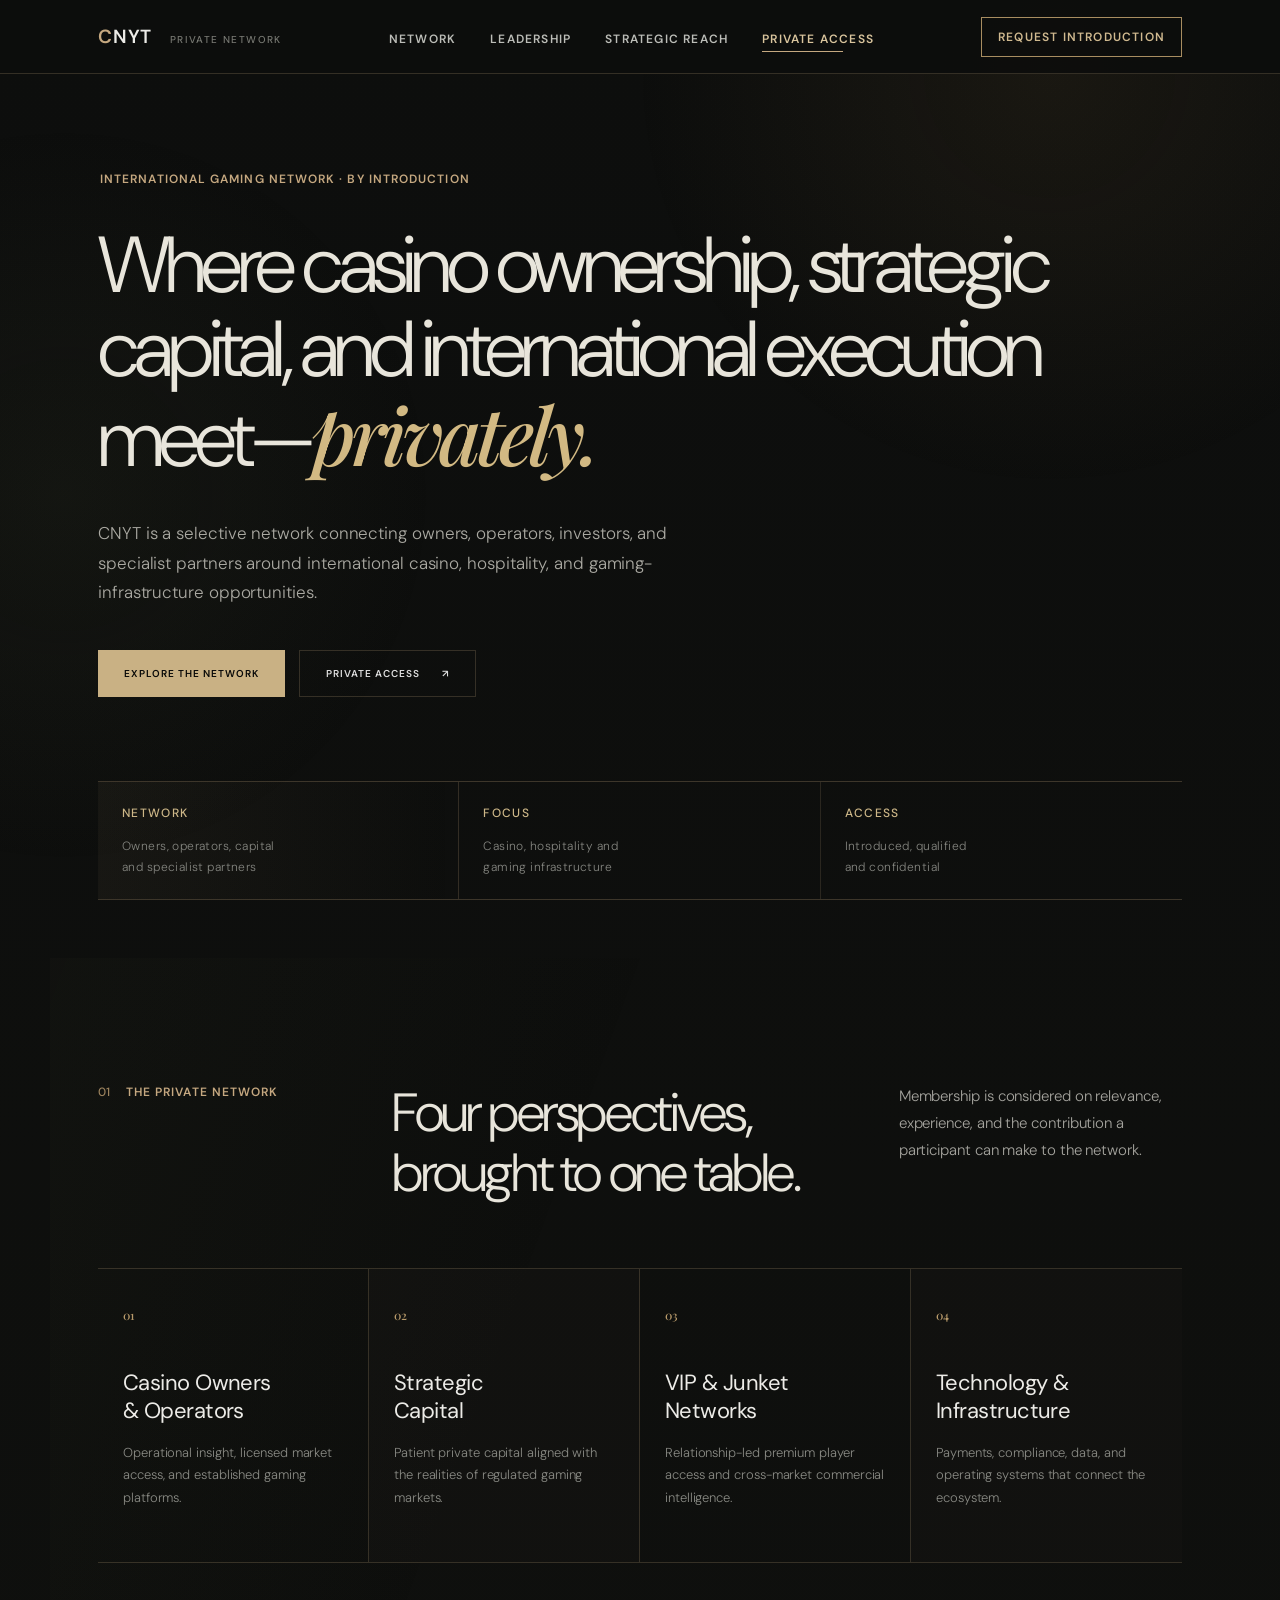
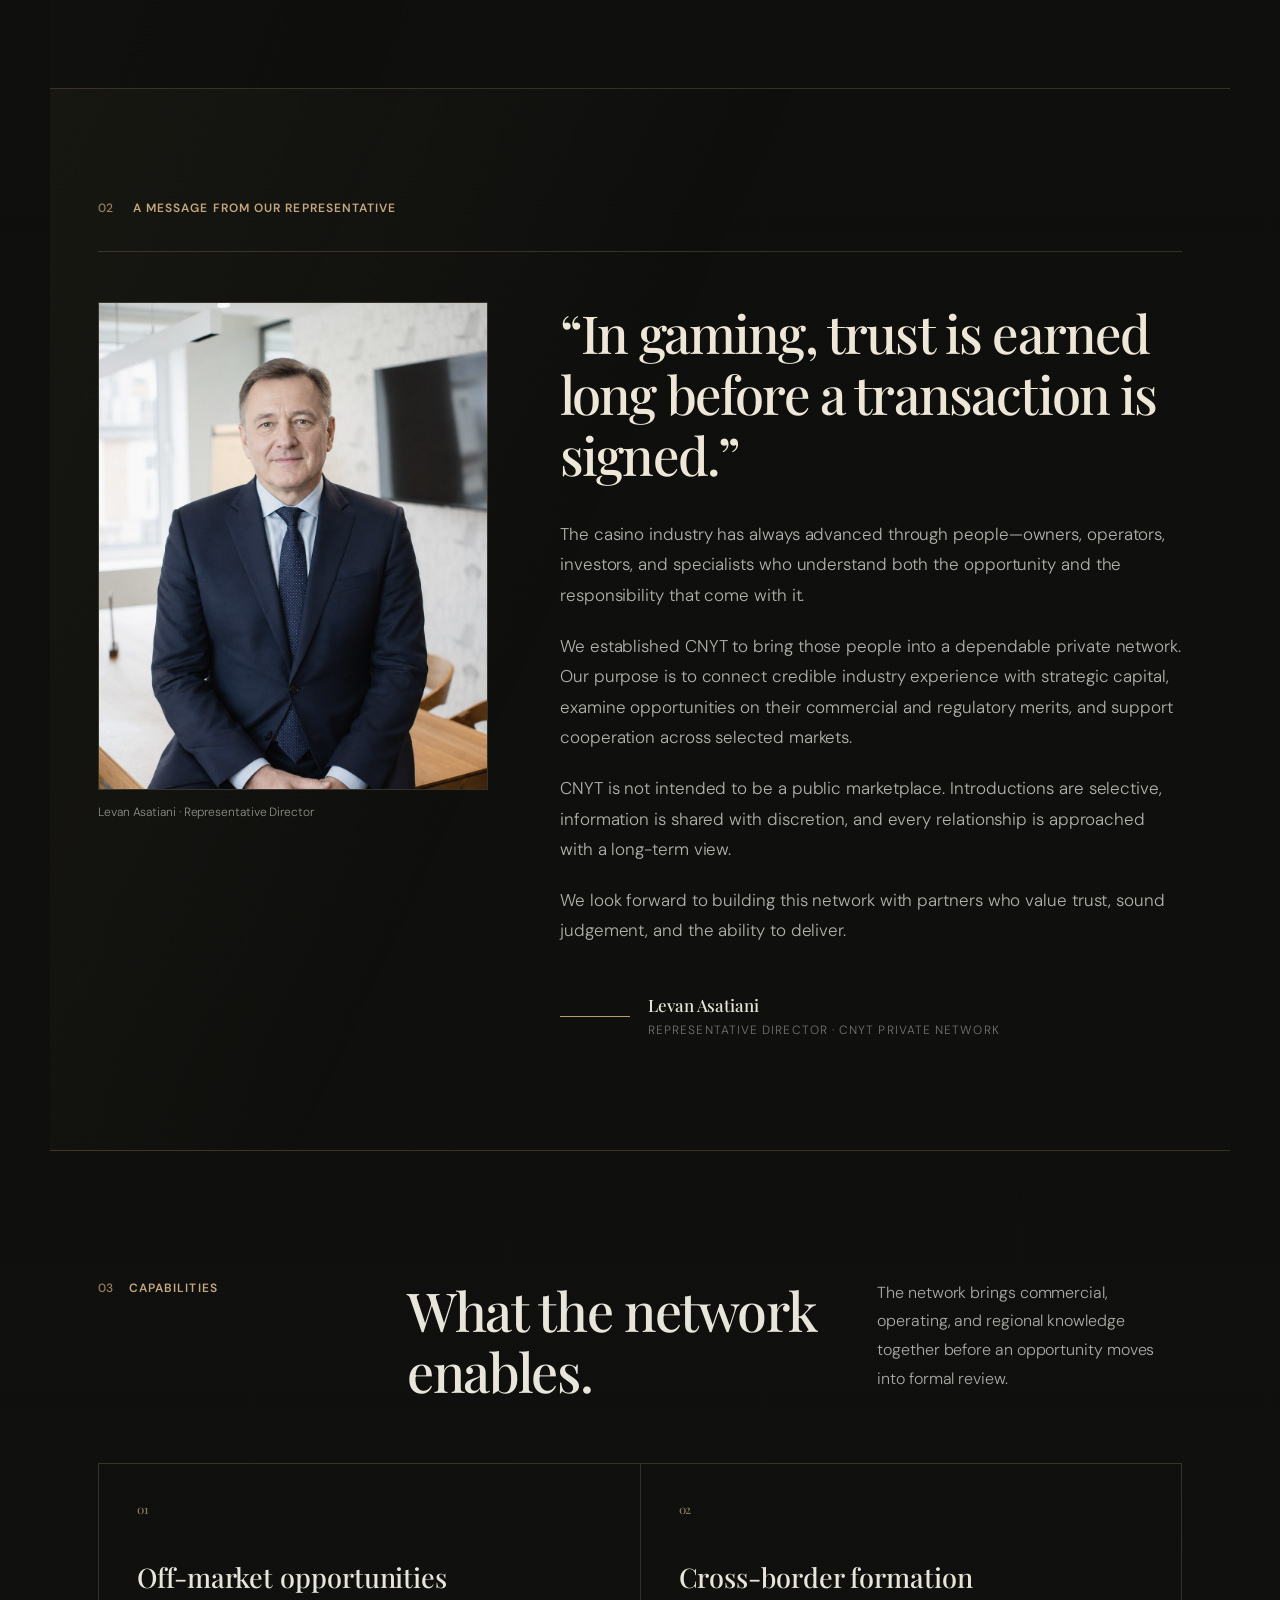
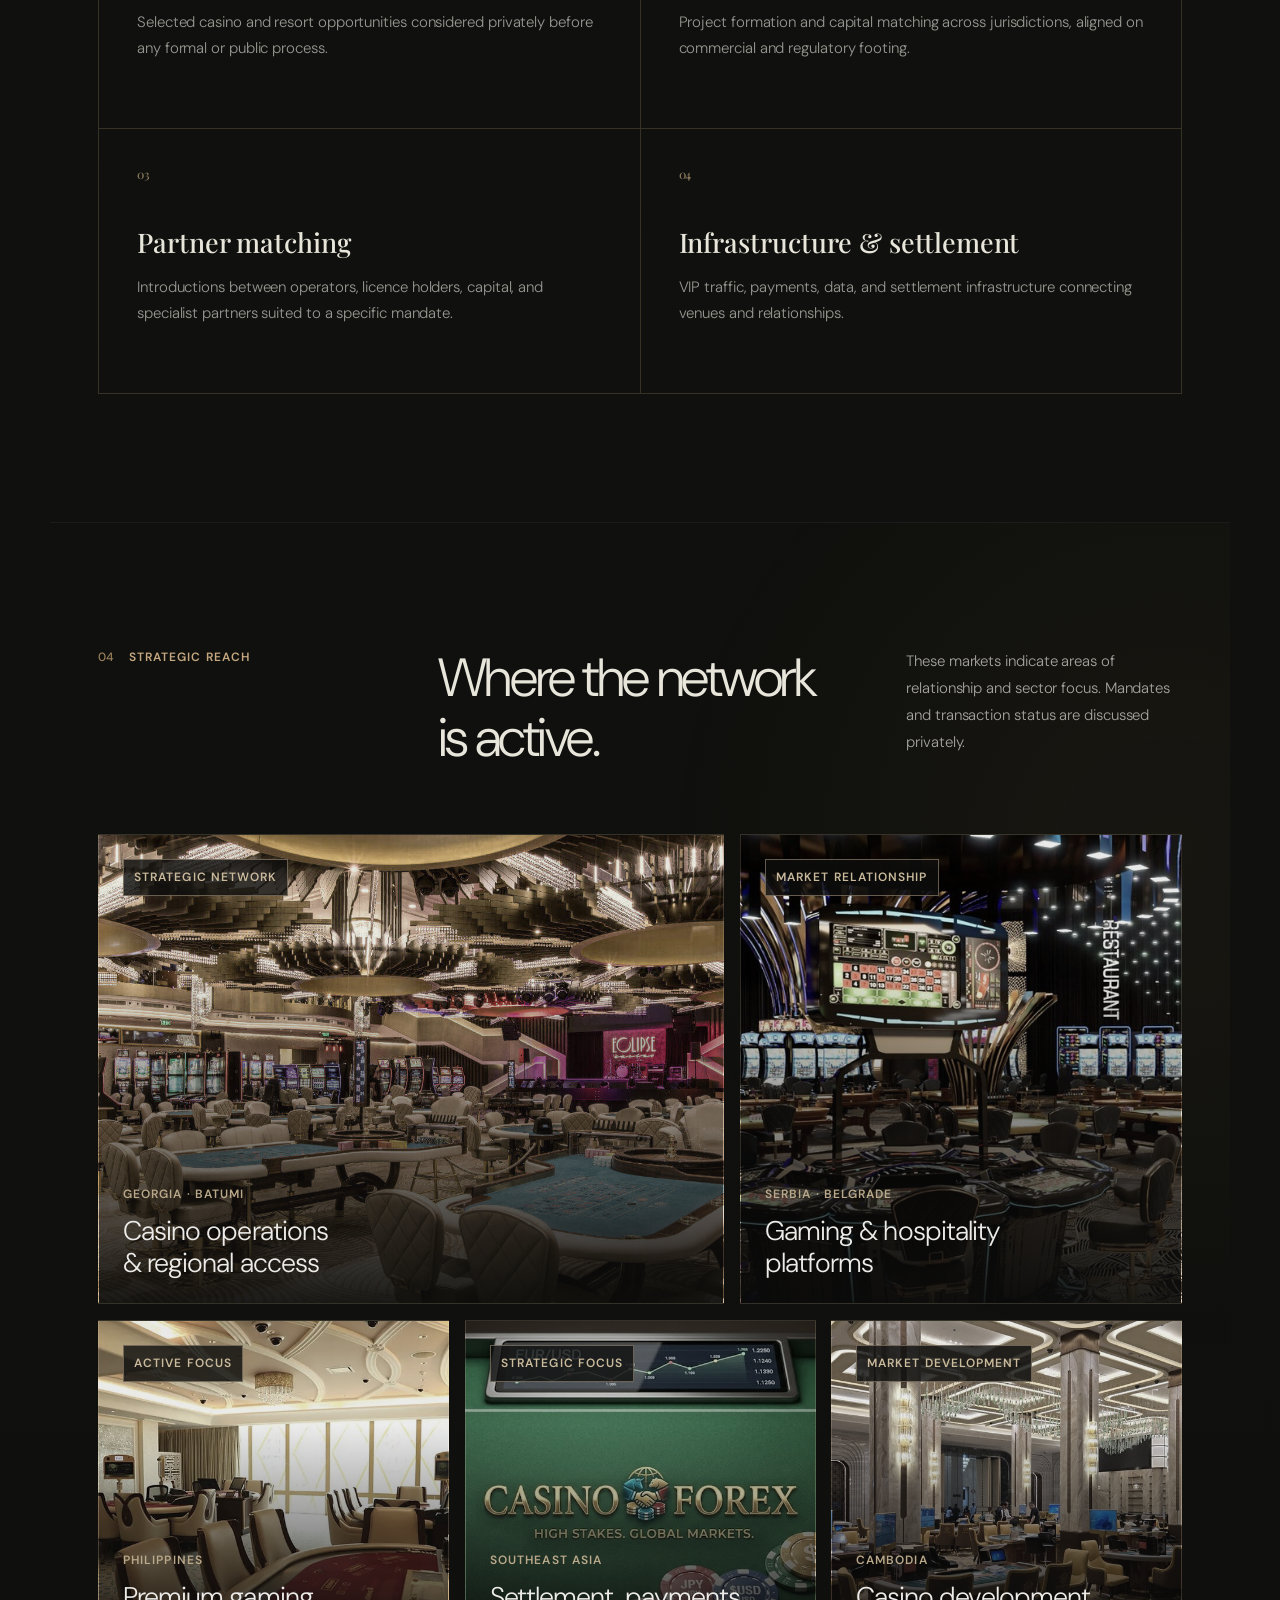
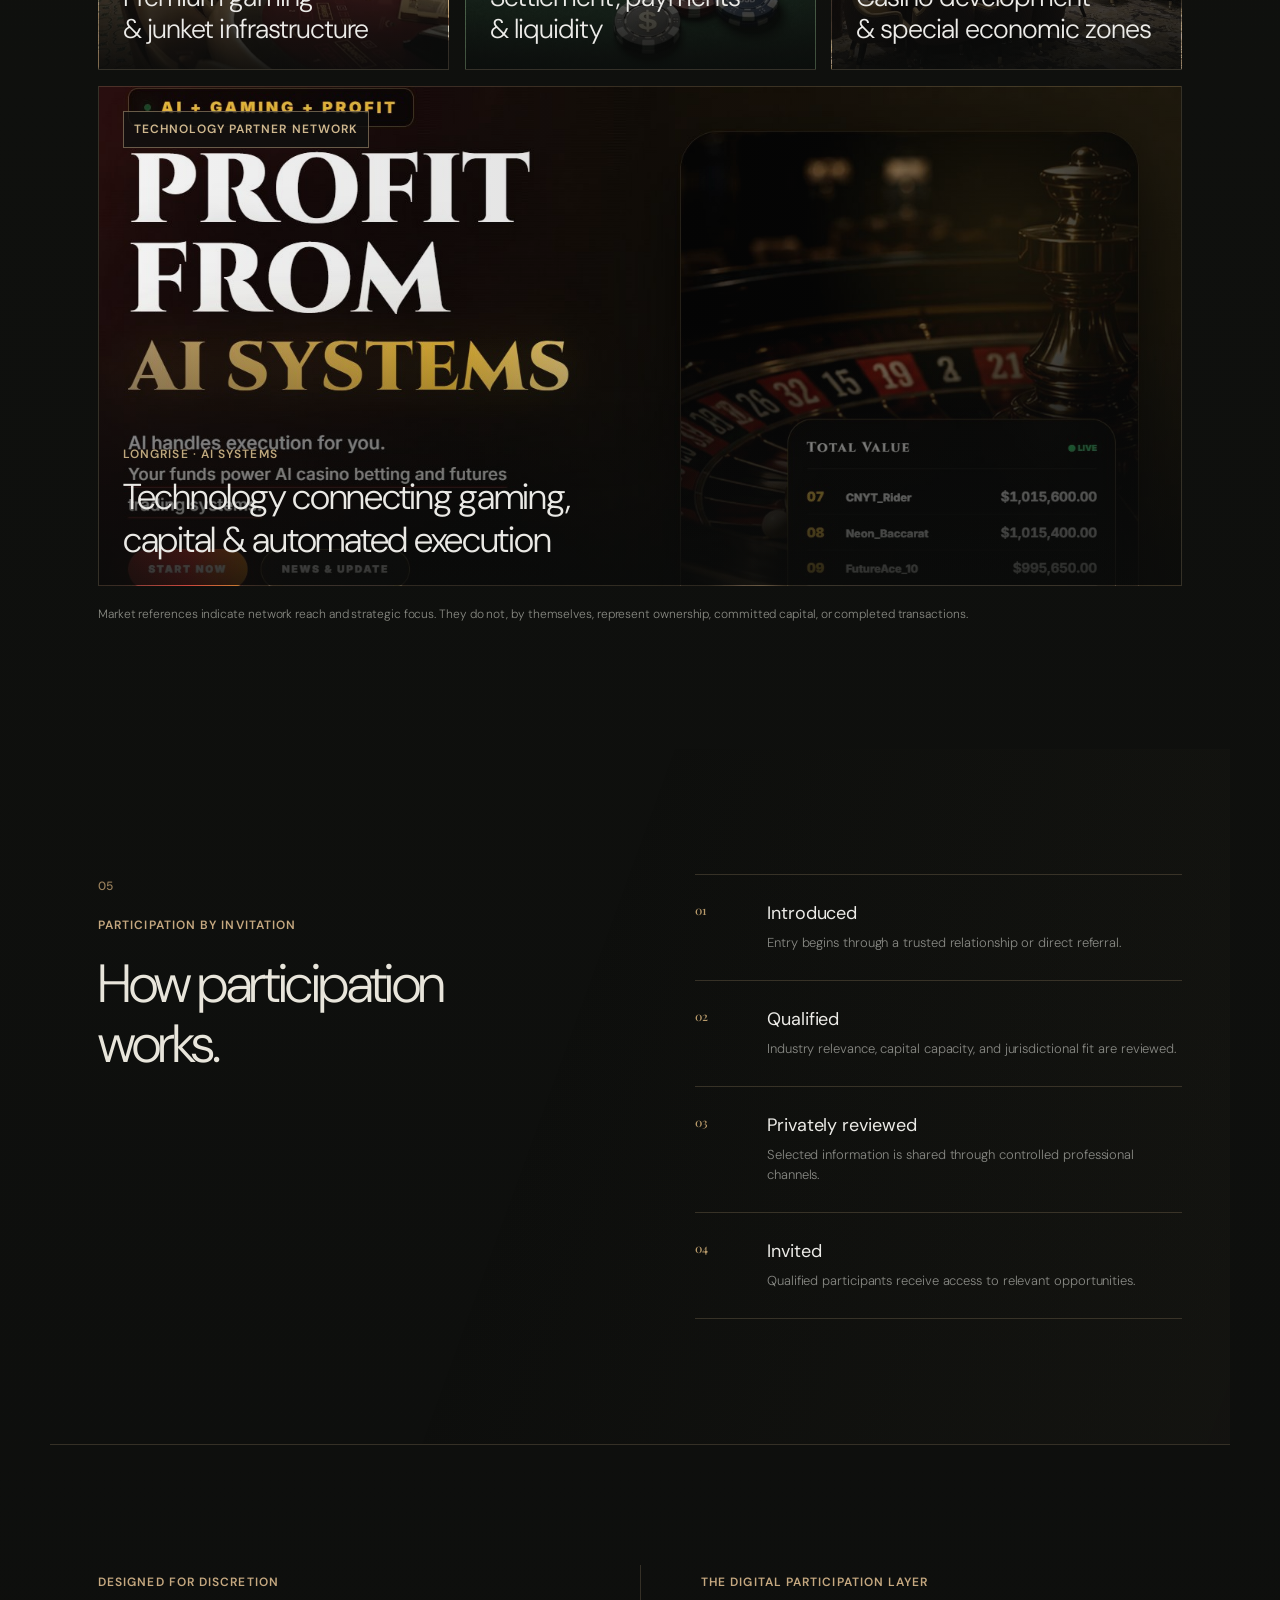
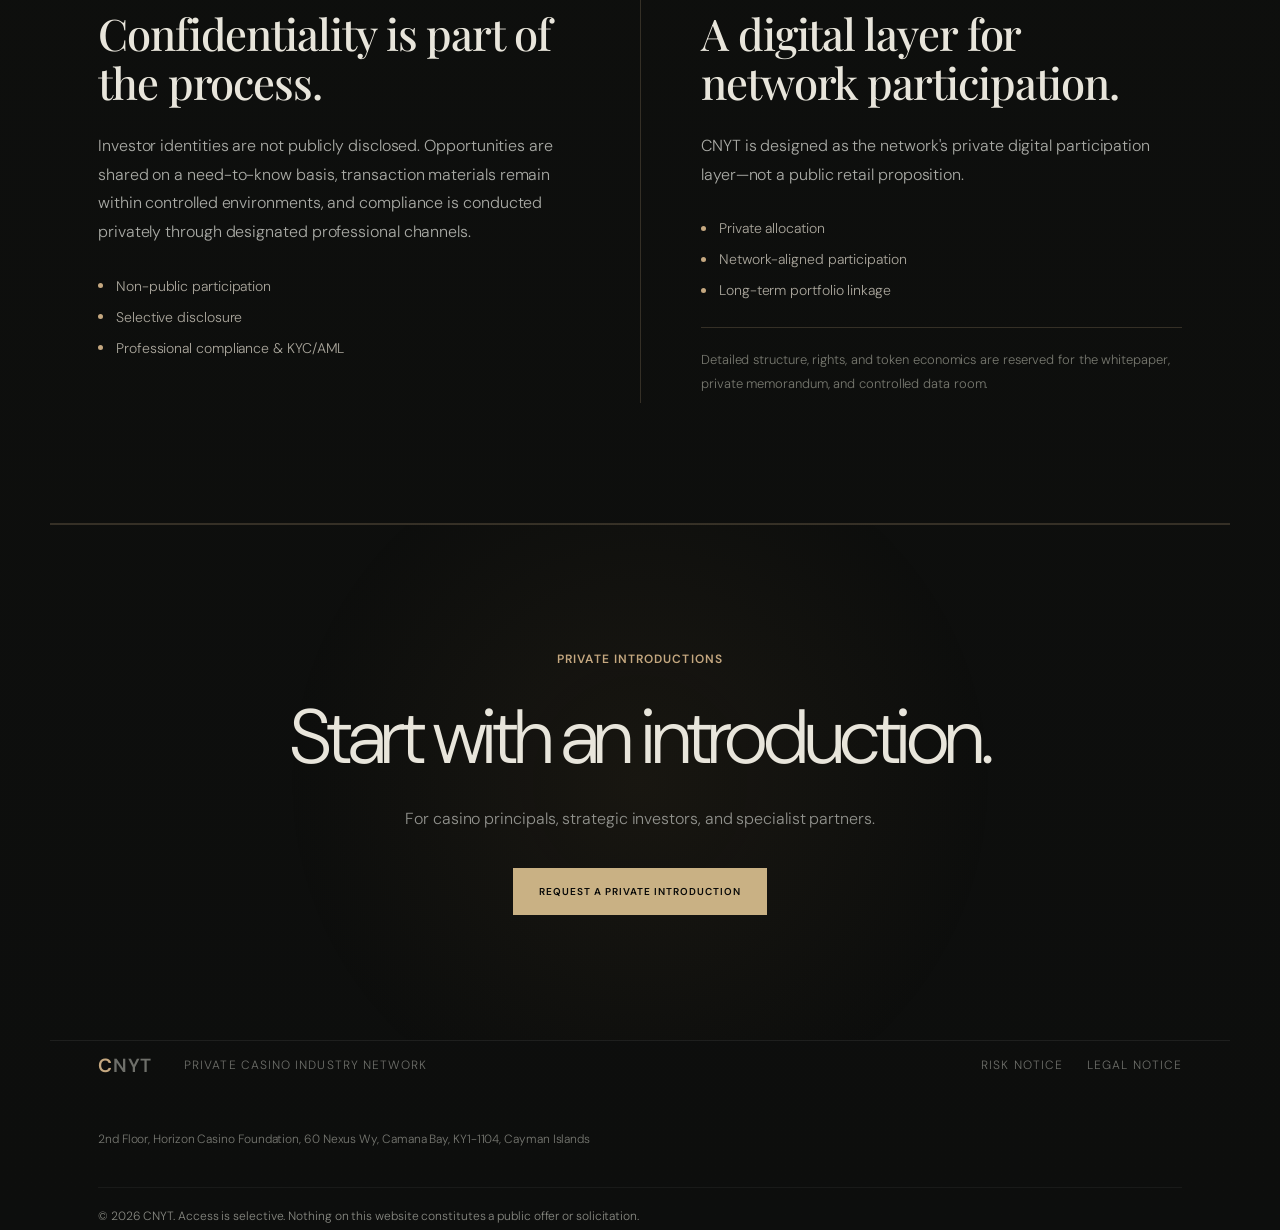
==== commit e7c61916: "Update strategic partner and casino imagery" ====
--- a/index2.html
+++ b/index2.html
@@ -90,7 +90,7 @@
 @media(prefers-reduced-motion:reduce){.site-header nav a::after,.button,.header-cta,.reach-card,.reach-card h3,.reach-card small,.signature-line{transition:none!important}.js .principal-grid article,.js .reach-grid .reach-card{opacity:1;transform:none}.signature-line{transform:none}}
 
 /* Local strategic-reach imagery: stable, consistent 900x576 source assets. */
-.reach-card.georgia{background-image:url('./assets/images/vasino-eclipse-card.jpg')}
+.reach-card.georgia{background-image:url('./assets/images/eclipse-casino-official-interior.jpg');background-position:center center}
 .reach-card.serbia{background-image:url('./assets/images/grand-casino-beograd-card.jpg')}
 .reach-card.vip-card{background-image:url('./assets/images/vip-junket-rooms-card.jpg')}
 .reach-card.forex-card{background-image:url('./assets/images/some-casino-forex-card.jpg')}
@@ -104,11 +104,11 @@
 .reach-card.georgia{grid-column:span 7;min-height:470px}
 .reach-card.serbia{grid-column:span 5;min-height:470px}
 .reach-card.vip-card,.reach-card.forex-card,.reach-card.ocean-card{grid-column:span 4;min-height:350px}
-.reach-card.featured-card{grid-column:1/-1;min-height:500px;background-image:url('./assets/images/longrise-ai-systems-card.jpg');background-position:center top;filter:saturate(.82);text-decoration:none}
-.reach-card.featured-card:after{background:linear-gradient(90deg,rgba(9,10,8,.1),rgba(9,10,8,.08) 45%,rgba(9,10,8,.78)),linear-gradient(0deg,rgba(9,10,8,.86),transparent 56%)}
+.reach-card.featured-card{grid-column:1/-1;min-height:500px;background-image:url('./assets/images/longrise-technology-partner.jpg');background-position:center center;filter:saturate(.9) contrast(.98);text-decoration:none}
+.reach-card.featured-card:after{background:linear-gradient(90deg,rgba(9,10,8,.04),rgba(9,10,8,.12) 54%,rgba(9,10,8,.38)),linear-gradient(0deg,rgba(9,10,8,.84),transparent 54%)}
 .reach-card.featured-card>div{max-width:560px}.reach-card.featured-card h3{font-size:36px}.reach-card.featured-card:hover{filter:saturate(1)}
 @media(max-width:900px){.reach-grid{grid-template-columns:repeat(2,minmax(0,1fr))}.reach-card.georgia,.reach-card.serbia,.reach-card.vip-card,.reach-card.forex-card,.reach-card.ocean-card{grid-column:span 1;min-height:380px}.reach-card.featured-card{grid-column:1/-1;min-height:430px}}
-@media(max-width:600px){.reach-grid{grid-template-columns:1fr}.reach-card.georgia,.reach-card.serbia,.reach-card.vip-card,.reach-card.forex-card,.reach-card.ocean-card,.reach-card.featured-card{grid-column:1;min-height:340px}.reach-card.featured-card{background-position:center top}.reach-card.featured-card h3{font-size:28px}}
+@media(max-width:600px){.reach-grid{grid-template-columns:1fr}.reach-card.georgia,.reach-card.serbia,.reach-card.vip-card,.reach-card.forex-card,.reach-card.ocean-card,.reach-card.featured-card{grid-column:1;min-height:340px}.reach-card.featured-card{background-position:38% top}.reach-card.featured-card h3{font-size:28px}}
 
 /* Leadership reads as a complete statement even before a portrait is supplied. */
 .leadership{display:block;padding-top:110px;padding-bottom:110px}.leadership-header{display:grid;grid-template-columns:1fr auto;gap:60px;align-items:start;margin-bottom:64px;padding-bottom:34px;border-bottom:1px solid var(--line)}.leadership-header>div:first-child{display:flex;align-items:center;gap:20px}.leadership-header .eyebrow{margin:0}.representative-meta{display:flex;align-items:center;gap:18px}.representative-mark{width:72px;height:72px;font-size:38px;flex:0 0 auto}.identity-note{margin:0;min-width:240px}.leadership-message{max-width:1040px;margin-left:auto;padding:0}.leadership-message h2{max-width:950px}.leadership-message>p{max-width:820px;font-size:17px;line-height:1.85}.signature-block{max-width:440px}
@@ -236,7 +236,7 @@
         <article class="reach-card image-card vip-card"><span class="status">Active focus</span><div><small>Philippines</small><h3>Premium gaming<br />& junket infrastructure</h3></div></article>
         <article class="reach-card image-card forex-card"><span class="status">Strategic focus</span><div><small>Southeast Asia</small><h3>Settlement, payments<br />& liquidity</h3></div></article>
         <article class="reach-card image-card ocean-card"><span class="status">Market development</span><div><small>Cambodia</small><h3>Casino development<br />& special economic zones</h3></div></article>
-        <a href="https://kenwac74-svg.github.io/AIHP/" target="_blank" rel="noopener noreferrer" class="reach-card image-card technology-card featured-card" aria-label="Visit LONGRISE AI Systems website"><span class="status">Technology partner network</span><div><small>LONGRISE &middot; AI Systems</small><h3>Technology connecting gaming,<br />capital & automated execution</h3></div></a>
+        <a href="https://longrise.vip" target="_blank" rel="noopener noreferrer" class="reach-card image-card technology-card featured-card" aria-label="Visit LONGRISE website"><span class="status">Technology partner network</span><div><small>LONGRISE &middot; AI Systems</small><h3>Technology connecting gaming,<br />capital & automated execution</h3></div></a>
       </div>
       <p class="reach-note">Market references indicate network reach and strategic focus. They do not, by themselves, represent ownership, committed capital, or completed transactions.</p>
     </section>
@@ -311,4 +311,4 @@
 
 </script>
 </body>
-</html>+</html>
